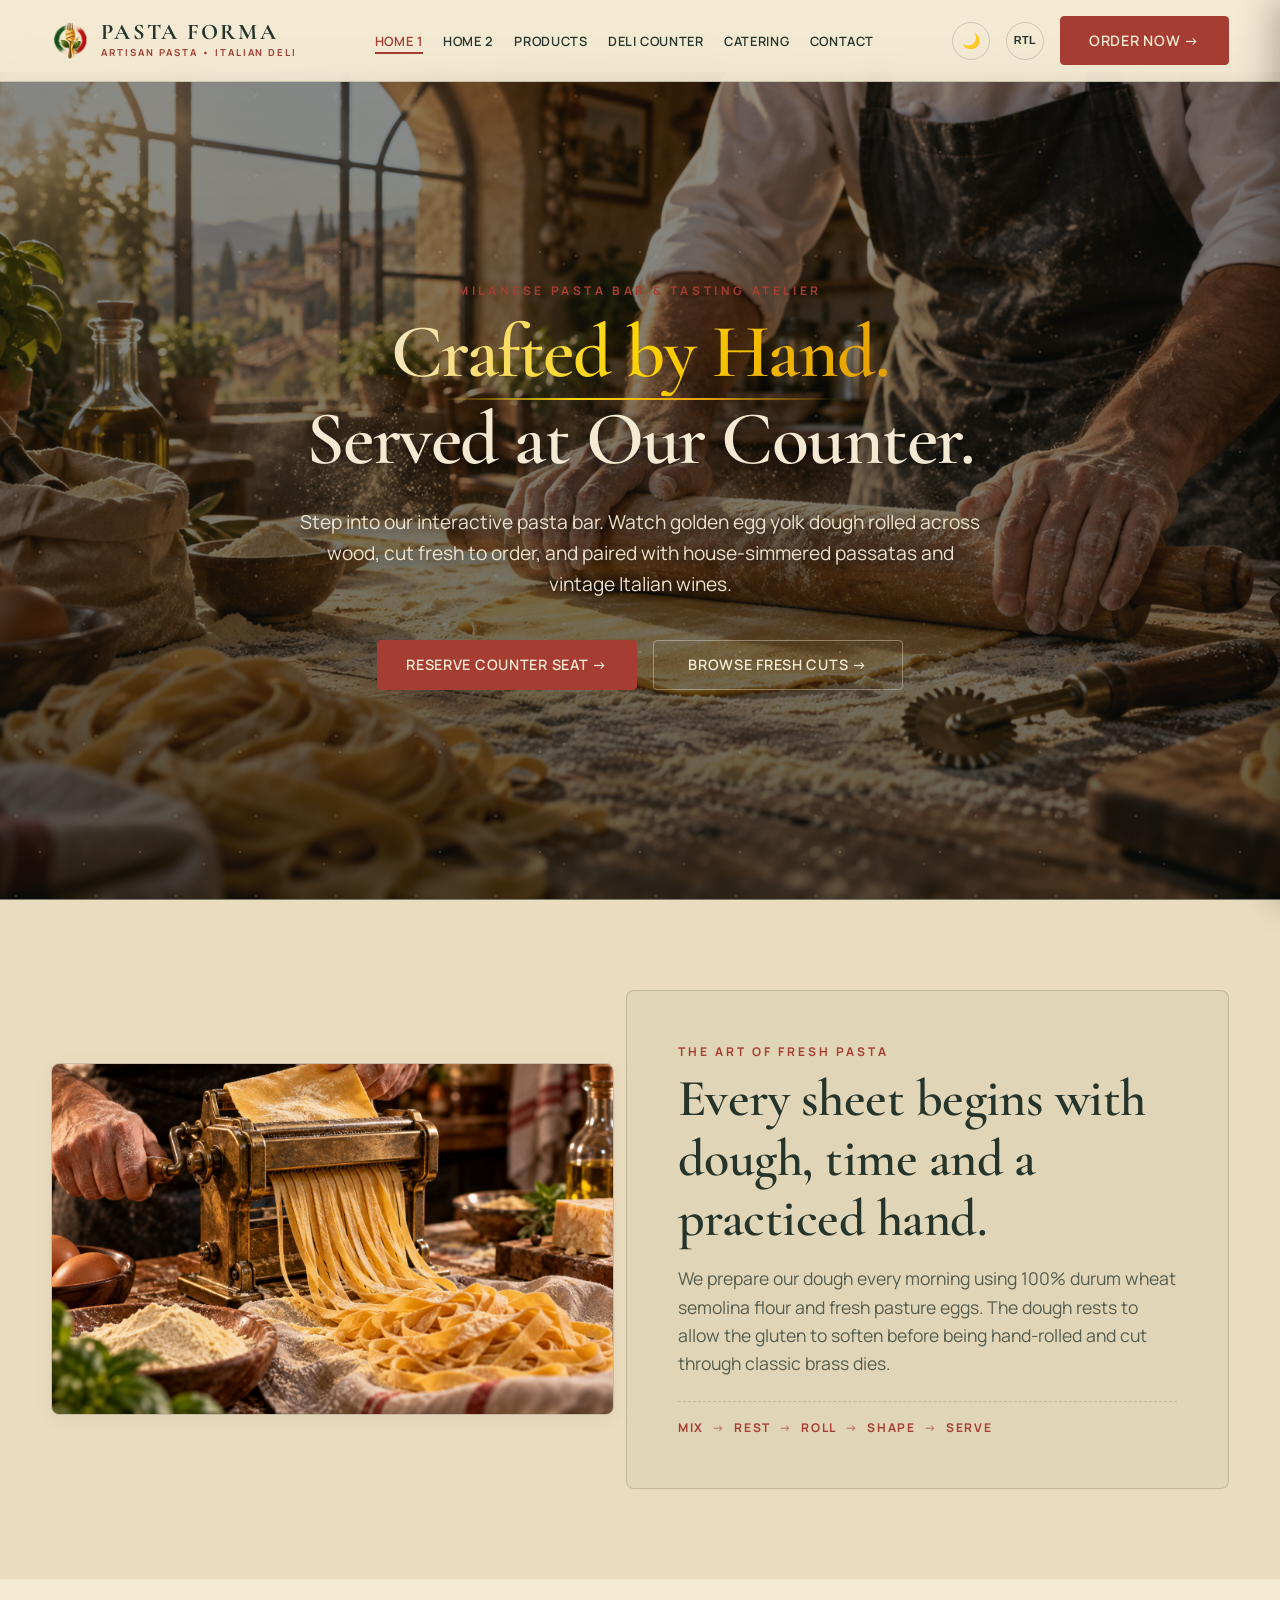
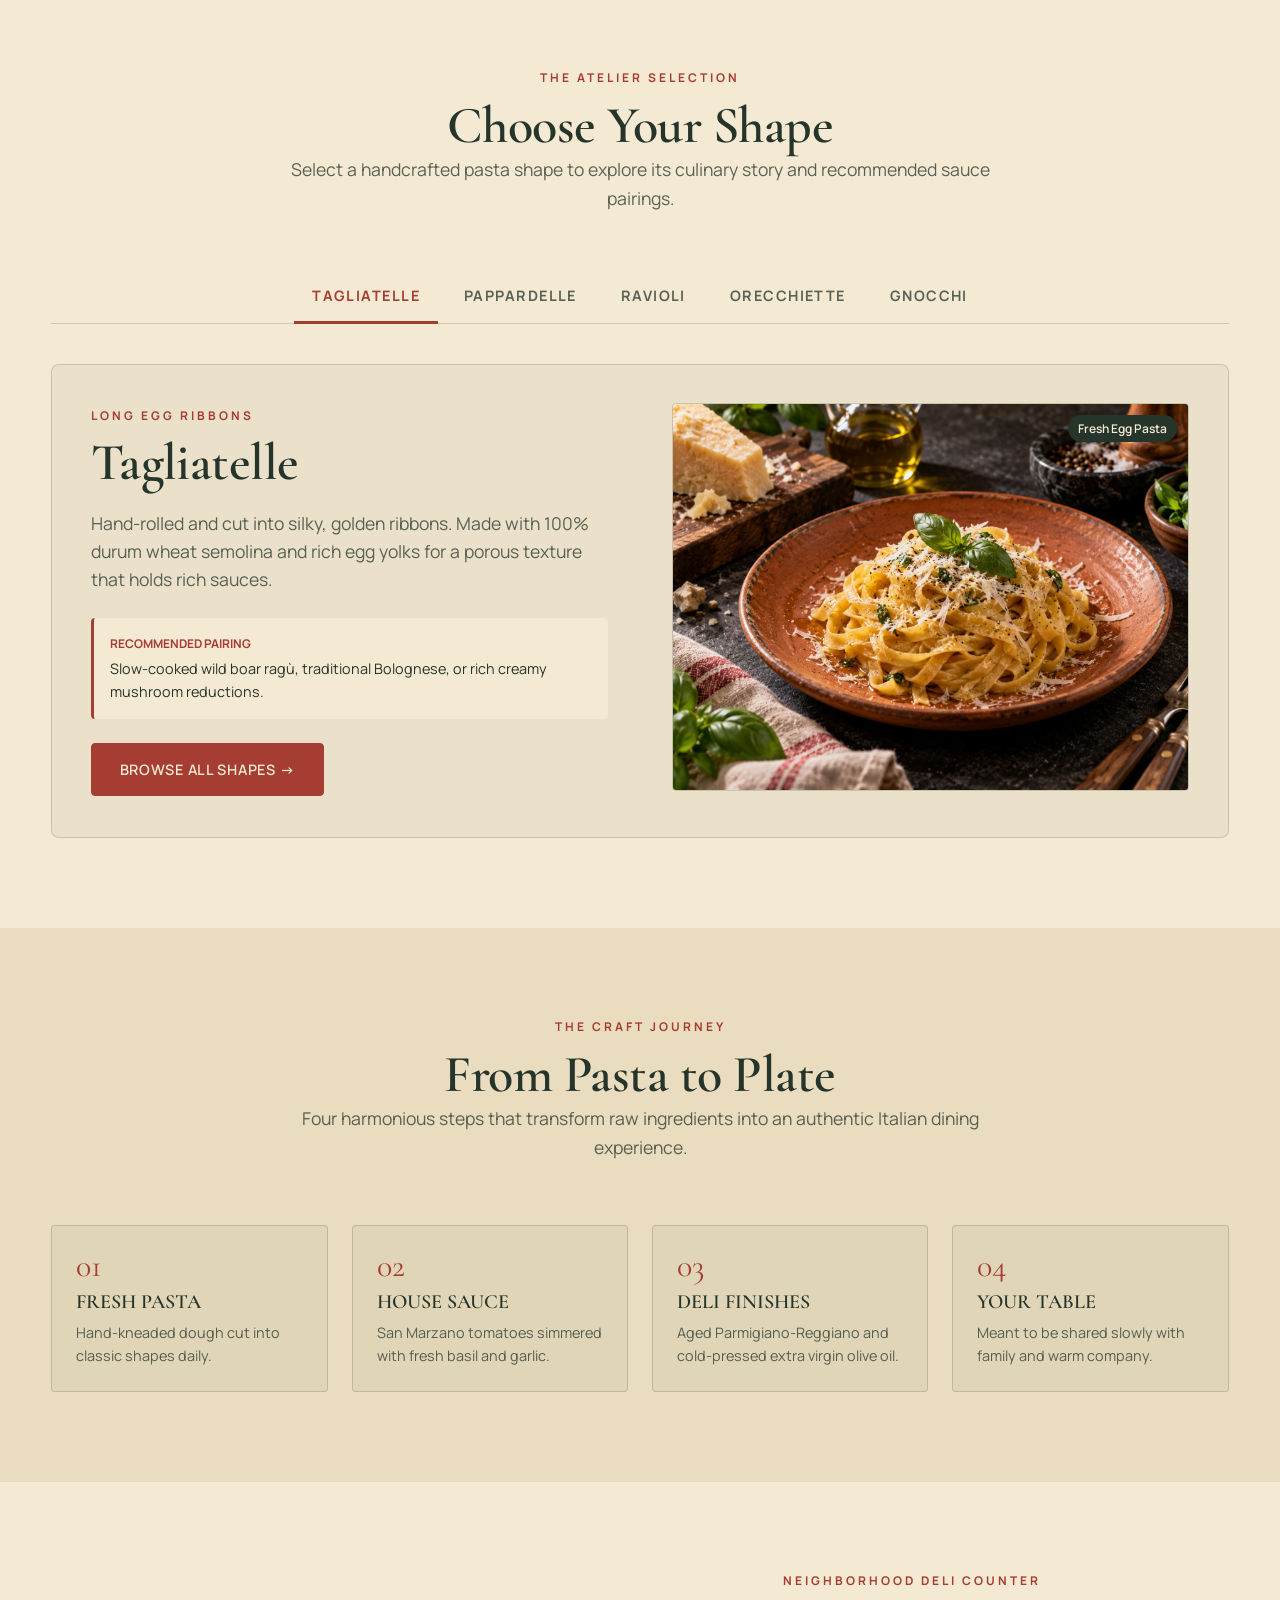
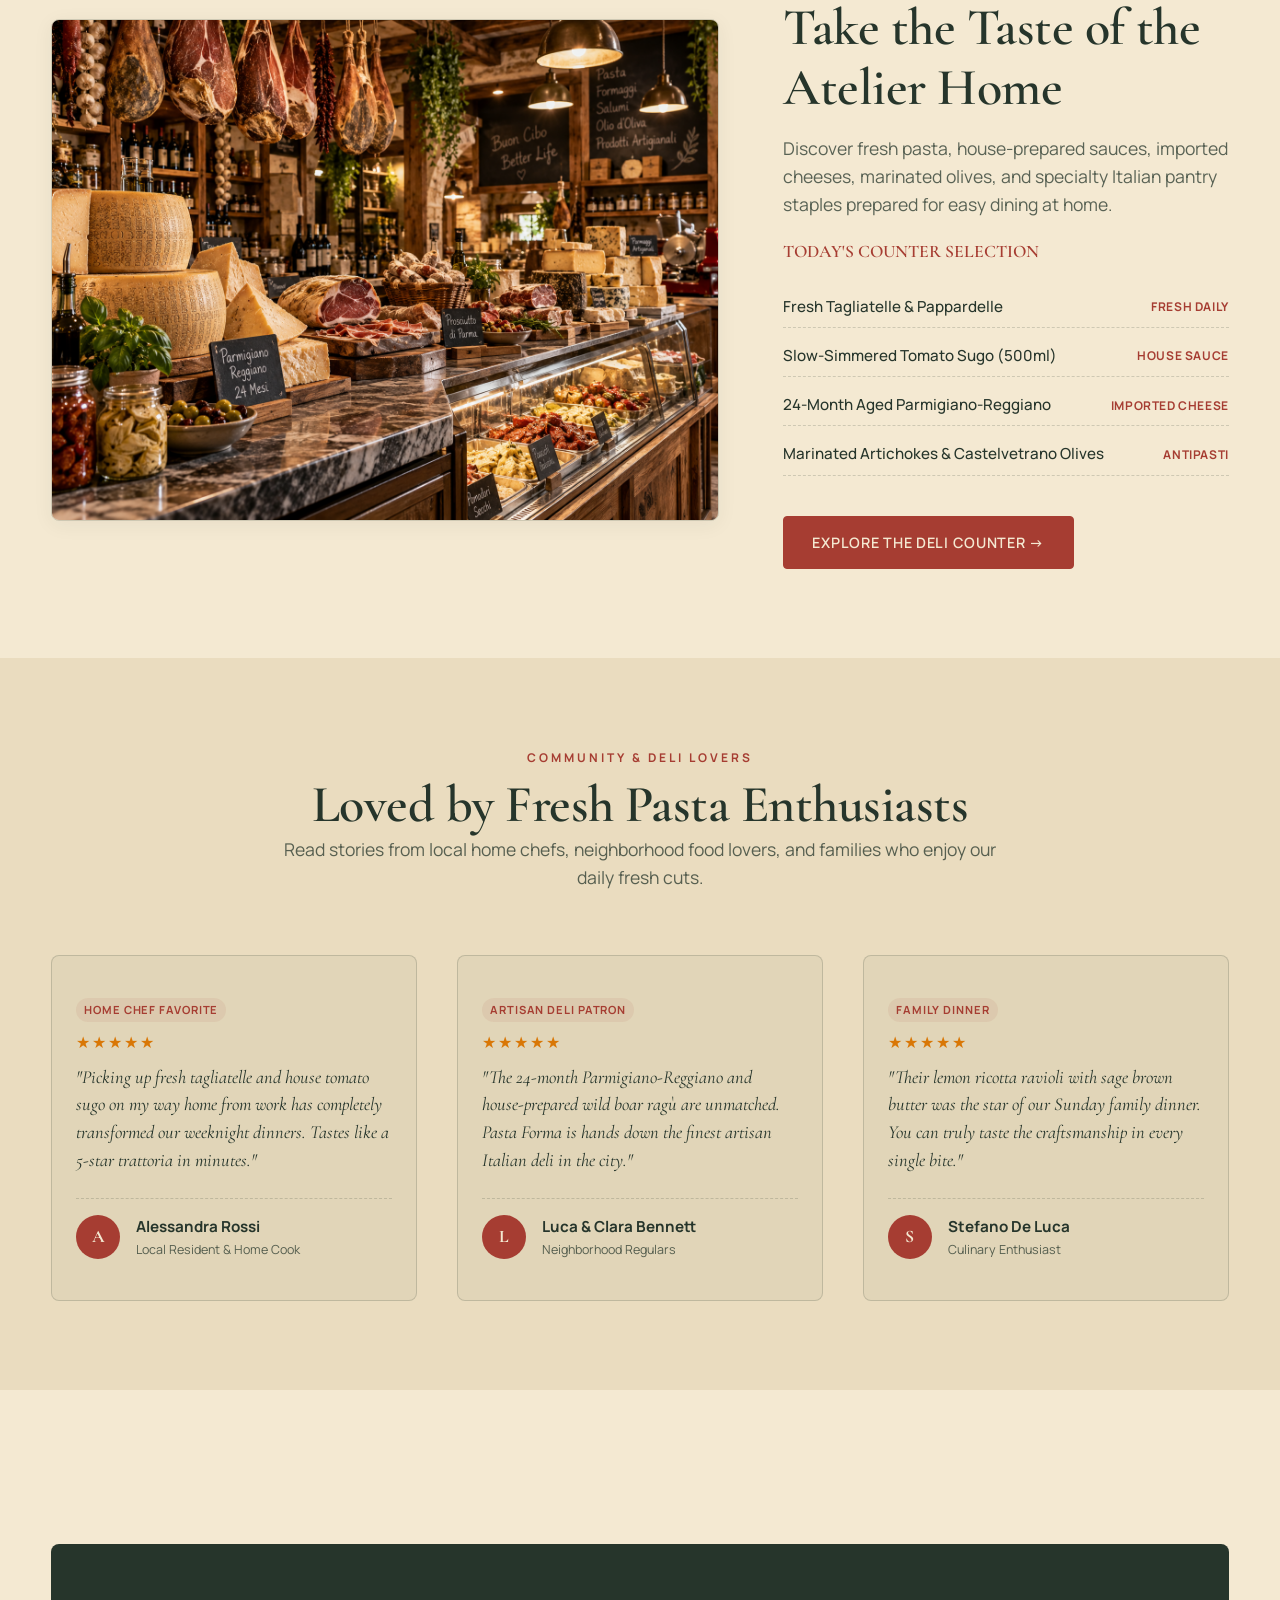
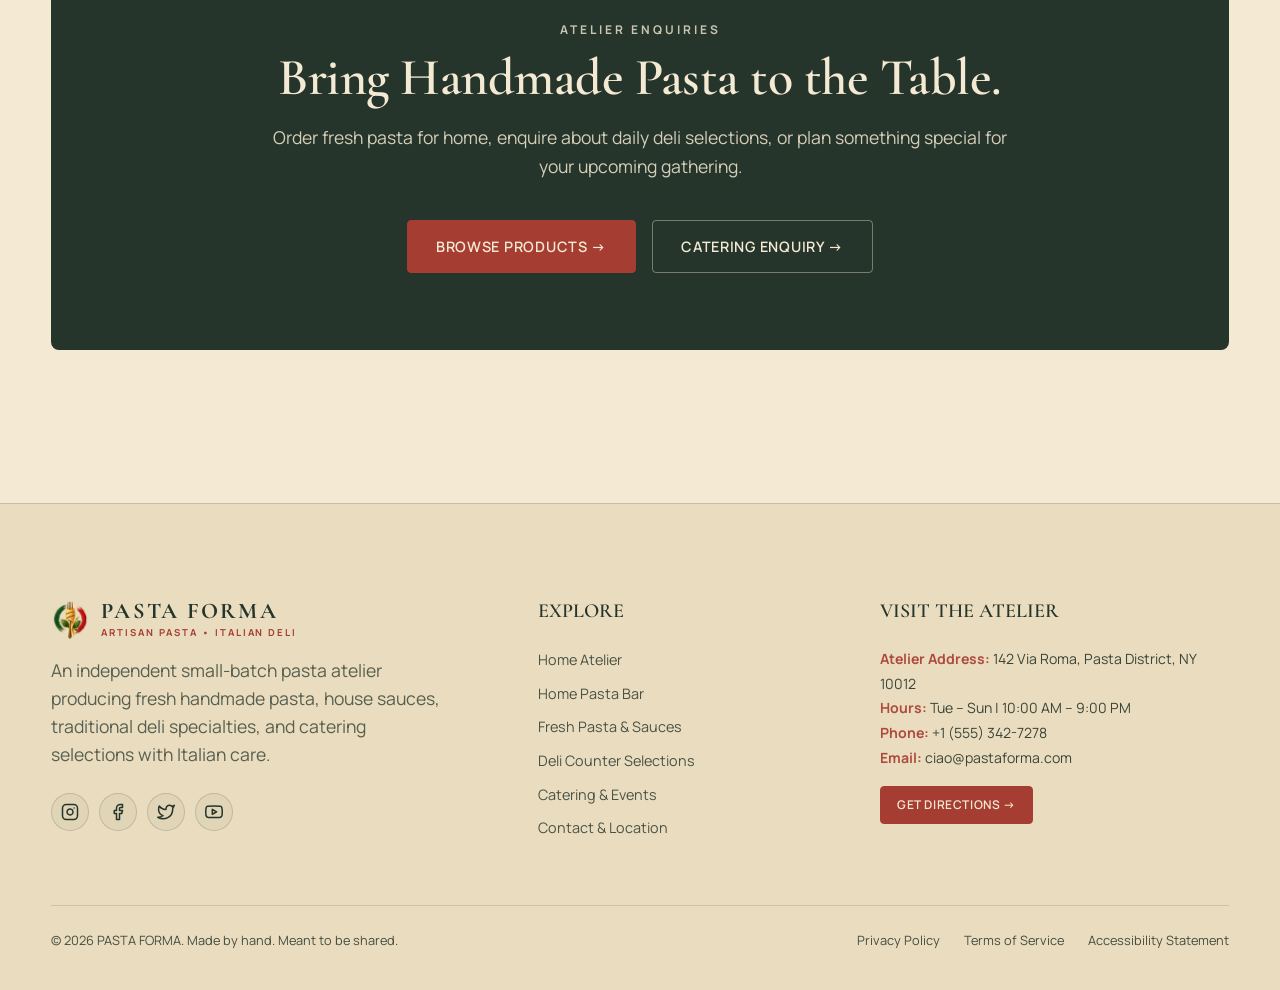
==== index.html @ 8213438c "Update Artisan Pasta Maker & Italian Deli website with brand logo and layout fixes" ====
<!DOCTYPE html>
<html lang="en" dir="ltr" data-theme="light">
<head>
  <meta charset="UTF-8">
  <meta name="viewport" content="width=device-width, initial-scale=1.0">
  <title>Pasta Forma | Artisan Pasta Maker & Italian Deli</title>
  <meta name="description" content="Fresh handmade pasta, traditional house sauces, and Italian deli specialties crafted daily in small batches with care and traditional Italian craftsmanship.">

  <!-- Open Graph / SEO -->
  <meta property="og:type" content="website">
  <meta property="og:title" content="Pasta Forma | Artisan Pasta Maker & Italian Deli">
  <meta property="og:description" content="Fresh handmade pasta, house sauces & Italian deli delicacies crafted slowly by hand.">
  <meta property="og:image" content="assets/images/hero-handmade-pasta.webp">

  <!-- Favicon -->
  <link rel="icon" type="image/svg+xml" href="assets/images/favicon.svg">

  <!-- Stylesheet -->
  <link rel="stylesheet" href="assets/css/style.css">
</head>
<body>

  <!-- GLOBAL NAVBAR -->
  <header class="site-navbar">
    <div class="container nav-container">
      <!-- Logo & Brand -->
      <a href="index.html" class="brand-logo" aria-label="Pasta Forma Home">
        <img src="assets/images/logo.svg" alt="Pasta Forma Logo" class="logo-mark">
        <div class="brand-text">
          <span class="brand-name">PASTA FORMA</span>
          <span class="brand-descriptor">ARTISAN PASTA • ITALIAN DELI</span>
        </div>
      </a>

      <!-- Desktop Nav Links -->
      <ul class="nav-menu-desktop" role="menubar">
        <li role="none"><a href="index.html" class="nav-link active" role="menuitem">Home 1</a></li>
        <li role="none"><a href="home2.html" class="nav-link" role="menuitem">Home 2</a></li>
        <li role="none"><a href="products.html" class="nav-link" role="menuitem">Products</a></li>
        <li role="none"><a href="deli-counter.html" class="nav-link" role="menuitem">Deli Counter</a></li>
        <li role="none"><a href="catering.html" class="nav-link" role="menuitem">Catering</a></li>
        <li role="none"><a href="contact.html" class="nav-link" role="menuitem">Contact</a></li>
      </ul>

      <!-- Desktop Controls & CTA -->
      <div class="nav-actions-desktop">
        <button class="control-btn theme-toggle-btn" title="Toggle Light/Dark Theme" aria-label="Toggle Theme">🌙</button>
        <button class="control-btn rtl-toggle-btn" title="Toggle Layout Direction" aria-label="Toggle RTL">RTL</button>
        <button class="btn btn-primary" data-modal="order">Order Now →</button>
      </div>

      <!-- Hamburger Button (Mobile Only) -->
      <button class="hamburger-btn" aria-label="Open Mobile Menu" aria-expanded="false" aria-controls="mobileDrawer">
        <span></span>
        <span></span>
        <span></span>
      </button>
    </div>
  </header>

  <!-- MOBILE MENU DRAWER -->
  <div class="mobile-drawer" id="mobileDrawer" aria-hidden="true">
    <div class="mobile-drawer-header">
      <span class="mobile-drawer-title">Navigation</span>
      <button class="mobile-drawer-close-btn" aria-label="Close menu">&times;</button>
    </div>

    <ul class="mobile-drawer-nav">
      <li><a href="index.html" class="mobile-nav-link active">Home 1</a></li>
      <li><a href="home2.html" class="mobile-nav-link">Home 2</a></li>
      <li><a href="products.html" class="mobile-nav-link">Products</a></li>
      <li><a href="deli-counter.html" class="mobile-nav-link">Deli Counter</a></li>
      <li><a href="catering.html" class="mobile-nav-link">Catering</a></li>
      <li><a href="contact.html" class="mobile-nav-link">Contact</a></li>
    </ul>

    <div class="mobile-drawer-footer">
      <div class="mobile-controls-centered">
        <button class="control-btn theme-toggle-btn" title="Toggle Light/Dark Theme" aria-label="Toggle Theme">🌙</button>
        <button class="control-btn rtl-toggle-btn" title="Toggle Layout Direction" aria-label="Toggle RTL">RTL</button>
      </div>
      <button class="btn btn-primary" data-modal="order" style="width: 100%;">Order Now →</button>
    </div>
  </div>

  <main id="mainContent">

    <!-- HOME — SECTION 01 — HERO (MILANESE PASTA BAR & ATELIER STYLE AS HOME 2) -->
    <section class="hero-centered">
      <div class="flour-accent"></div>
      <div class="container reveal-on-scroll" style="max-width: 900px; z-index: 3;">
        <span class="eyebrow" style="color: var(--tomato-red); letter-spacing: 0.3em; font-weight: 700;">MILANESE PASTA BAR & TASTING ATELIER</span>
        <h1 class="h1-editorial" style="margin-bottom: var(--space-md);">
          <span class="egg-yolk-text">Crafted by Hand.</span><br>Served at Our Counter.
        </h1>
        <p style="margin-bottom: var(--space-md); font-size: clamp(1rem, 1.2vw + 0.5rem, 1.2rem); max-width: 680px; margin-inline: auto;">
          Step into our interactive pasta bar. Watch golden egg yolk dough rolled across wood, cut fresh to order, and paired with house-simmered passatas and vintage Italian wines.
        </p>
        <div class="hero-actions-centered">
          <button class="btn btn-primary" data-modal="order">Reserve Counter Seat →</button>
          <a href="products.html" class="btn btn-secondary" style="color: var(--pasta-cream); border-color: rgba(244, 233, 210, 0.4);">Browse Fresh Cuts →</a>
        </div>
      </div>
    </section>

    <!-- HOME — SECTION 02 — THE HANDMADE STORY -->
    <section style="background-color: var(--bg-secondary);">
      <div class="container story-grid">
        <div class="hero-image-wrapper reveal-on-scroll" style="aspect-ratio: 16 / 10;">
          <img src="assets/images/2.png" alt="Close-up of fresh egg pasta dough being rolled through traditional metal rollers" loading="lazy">
        </div>
        <div class="story-card-overlay reveal-on-scroll">
          <span class="eyebrow">THE ART OF FRESH PASTA</span>
          <h2 class="h2-editorial" style="margin-bottom: var(--space-sm);">Every sheet begins with dough, time and a practiced hand.</h2>
          <p style="margin-bottom: var(--space-sm);">
            We prepare our dough every morning using 100% durum wheat semolina flour and fresh pasture eggs. The dough rests to allow the gluten to soften before being hand-rolled and cut through classic brass dies.
          </p>
          <div class="craft-marker-list">
            <span class="craft-step">MIX</span>
            <span class="craft-step">REST</span>
            <span class="craft-step">ROLL</span>
            <span class="craft-step">SHAPE</span>
            <span class="craft-step">SERVE</span>
          </div>
        </div>
      </div>
    </section>

    <!-- HOME — SECTION 03 — PASTA AT A GLANCE (INTERACTIVE PASTA SELECTOR) -->
    <section>
      <div class="container">
        <div class="selector-header reveal-on-scroll">
          <span class="eyebrow">THE ATELIER SELECTION</span>
          <h2 class="h2-editorial">Choose Your Shape</h2>
          <p style="margin-inline: auto;">Select a handcrafted pasta shape to explore its culinary story and recommended sauce pairings.</p>
        </div>

        <!-- Horizontal Tabs Nav -->
        <div class="pasta-tabs-nav reveal-on-scroll" role="tablist" aria-label="Pasta Shapes">
          <button class="pasta-tab-btn active" data-shape="tagliatelle" role="tab" aria-selected="true">Tagliatelle</button>
          <button class="pasta-tab-btn" data-shape="pappardelle" role="tab" aria-selected="false">Pappardelle</button>
          <button class="pasta-tab-btn" data-shape="ravioli" role="tab" aria-selected="false">Ravioli</button>
          <button class="pasta-tab-btn" data-shape="orecchiette" role="tab" aria-selected="false">Orecchiette</button>
          <button class="pasta-tab-btn" data-shape="gnocchi" role="tab" aria-selected="false">Gnocchi</button>
        </div>

        <!-- Display Panel -->
        <div class="pasta-display-panel reveal-on-scroll">
          <div>
            <span class="eyebrow pasta-display-eyebrow">LONG EGG RIBBONS</span>
            <h3 class="h2-editorial pasta-display-title" style="margin-bottom: var(--space-sm);">Tagliatelle</h3>
            <p class="pasta-display-desc" style="margin-bottom: var(--space-md);">
              Hand-rolled and cut into silky, golden ribbons. Made with 100% durum wheat semolina and rich egg yolks for a porous texture that holds rich sauces.
            </p>
            <div style="background: var(--bg-primary); padding: 16px; border-radius: var(--radius-sm); border-left: 3px solid var(--tomato-red);">
              <span style="font-size: 0.75rem; font-weight: 700; text-transform: uppercase; color: var(--tomato-red); display: block; margin-bottom: 4px;">RECOMMENDED PAIRING</span>
              <p class="pasta-display-best" style="font-size: 0.9rem; margin: 0; color: var(--text-primary);">
                Slow-cooked wild boar ragù, traditional Bolognese, or rich creamy mushroom reductions.
              </p>
            </div>
            <div style="margin-top: var(--space-md);">
              <a href="products.html" class="btn btn-primary">Browse All Shapes →</a>
            </div>
          </div>
          <div style="position: relative;">
            <span class="pasta-display-tag" style="position: absolute; top: 12px; right: 12px; background: var(--olive-charcoal); color: var(--pasta-cream); font-size: 0.75rem; padding: 4px 10px; border-radius: 20px; font-weight: 600; z-index: 2;">Fresh Egg Pasta</span>
            <img class="pasta-display-img" src="assets/images/3.png" alt="Fresh Tagliatelle Pasta" loading="lazy">
          </div>
        </div>
      </div>
    </section>

    <!-- HOME — SECTION 04 — FROM PASTA TO PLATE -->
    <section style="background-color: var(--bg-secondary);">
      <div class="container">
        <div class="selector-header reveal-on-scroll">
          <span class="eyebrow">THE CRAFT JOURNEY</span>
          <h2 class="h2-editorial">From Pasta to Plate</h2>
          <p style="margin-inline: auto;">Four harmonious steps that transform raw ingredients into an authentic Italian dining experience.</p>
        </div>

        <div class="timeline-stages">
          <div class="stage-card reveal-on-scroll">
            <span class="stage-number">01</span>
            <h4>FRESH PASTA</h4>
            <p style="font-size: 0.9rem;">Hand-kneaded dough cut into classic shapes daily.</p>
          </div>
          <div class="stage-card reveal-on-scroll">
            <span class="stage-number">02</span>
            <h4>HOUSE SAUCE</h4>
            <p style="font-size: 0.9rem;">San Marzano tomatoes simmered with fresh basil and garlic.</p>
          </div>
          <div class="stage-card reveal-on-scroll">
            <span class="stage-number">03</span>
            <h4>DELI FINISHES</h4>
            <p style="font-size: 0.9rem;">Aged Parmigiano-Reggiano and cold-pressed extra virgin olive oil.</p>
          </div>
          <div class="stage-card reveal-on-scroll">
            <span class="stage-number">04</span>
            <h4>YOUR TABLE</h4>
            <p style="font-size: 0.9rem;">Meant to be shared slowly with family and warm company.</p>
          </div>
        </div>
      </div>
    </section>

    <!-- HOME — SECTION 05 — TODAY AT THE DELI -->
    <section>
      <div class="container deli-feature-grid">
        <div class="hero-image-wrapper reveal-on-scroll" style="aspect-ratio: 4 / 3;">
          <img src="assets/images/4.png" alt="Authentic Italian deli counter display with cheeses and fresh pasta" loading="lazy">
        </div>
        <div class="reveal-on-scroll">
          <span class="eyebrow">NEIGHBORHOOD DELI COUNTER</span>
          <h2 class="h2-editorial" style="margin-bottom: var(--space-sm);">Take the Taste of the Atelier Home</h2>
          <p style="margin-bottom: var(--space-md);">
            Discover fresh pasta, house-prepared sauces, imported cheeses, marinated olives, and specialty Italian pantry staples prepared for easy dining at home.
          </p>

          <h4 style="font-family: var(--font-serif); font-size: 1.1rem; color: var(--tomato-red);">TODAY'S COUNTER SELECTION</h4>
          <ul class="deli-list">
            <li class="deli-list-item">
              <span>Fresh Tagliatelle & Pappardelle</span>
              <span class="deli-list-tag">Fresh Daily</span>
            </li>
            <li class="deli-list-item">
              <span>Slow-Simmered Tomato Sugo (500ml)</span>
              <span class="deli-list-tag">House Sauce</span>
            </li>
            <li class="deli-list-item">
              <span>24-Month Aged Parmigiano-Reggiano</span>
              <span class="deli-list-tag">Imported Cheese</span>
            </li>
            <li class="deli-list-item">
              <span>Marinated Artichokes & Castelvetrano Olives</span>
              <span class="deli-list-tag">Antipasti</span>
            </li>
          </ul>

          <div style="margin-top: var(--space-lg);">
            <a href="deli-counter.html" class="btn btn-primary">Explore the Deli Counter →</a>
          </div>
        </div>
      </div>
    </section>

    <!-- HOME 1 — SECTION 05.5 — COMMUNITY & DELI TESTIMONIALS -->
    <section style="background-color: var(--bg-secondary);">
      <div class="container">
        <div class="selector-header reveal-on-scroll">
          <span class="eyebrow">COMMUNITY & DELI LOVERS</span>
          <h2 class="h2-editorial">Loved by Fresh Pasta Enthusiasts</h2>
          <p style="margin-inline: auto;">Read stories from local home chefs, neighborhood food lovers, and families who enjoy our daily fresh cuts.</p>
        </div>

        <div class="testimonials-grid">
          <!-- Card 1 -->
          <div class="testimonial-card reveal-on-scroll">
            <div>
              <span class="testimonial-badge">HOME CHEF FAVORITE</span>
              <div class="testimonial-stars">★★★★★</div>
              <p class="testimonial-quote">
                "Picking up fresh tagliatelle and house tomato sugo on my way home from work has completely transformed our weeknight dinners. Tastes like a 5-star trattoria in minutes."
              </p>
            </div>
            <div class="testimonial-author">
              <div class="testimonial-avatar">A</div>
              <div class="testimonial-meta">
                <span class="testimonial-name">Alessandra Rossi</span>
                <span class="testimonial-role">Local Resident & Home Cook</span>
              </div>
            </div>
          </div>

          <!-- Card 2 -->
          <div class="testimonial-card reveal-on-scroll">
            <div>
              <span class="testimonial-badge">ARTISAN DELI PATRON</span>
              <div class="testimonial-stars">★★★★★</div>
              <p class="testimonial-quote">
                "The 24-month Parmigiano-Reggiano and house-prepared wild boar ragù are unmatched. Pasta Forma is hands down the finest artisan Italian deli in the city."
              </p>
            </div>
            <div class="testimonial-author">
              <div class="testimonial-avatar">L</div>
              <div class="testimonial-meta">
                <span class="testimonial-name">Luca & Clara Bennett</span>
                <span class="testimonial-role">Neighborhood Regulars</span>
              </div>
            </div>
          </div>

          <!-- Card 3 -->
          <div class="testimonial-card reveal-on-scroll">
            <div>
              <span class="testimonial-badge">FAMILY DINNER</span>
              <div class="testimonial-stars">★★★★★</div>
              <p class="testimonial-quote">
                "Their lemon ricotta ravioli with sage brown butter was the star of our Sunday family dinner. You can truly taste the craftsmanship in every single bite."
              </p>
            </div>
            <div class="testimonial-author">
              <div class="testimonial-avatar">S</div>
              <div class="testimonial-meta">
                <span class="testimonial-name">Stefano De Luca</span>
                <span class="testimonial-role">Culinary Enthusiast</span>
              </div>
            </div>
          </div>
        </div>
      </div>
    </section>

    <!-- HOME — SECTION 06 — FINAL BANNER CTA -->
    <section class="container">
      <div class="banner-cta reveal-on-scroll">
        <span class="eyebrow" style="color: var(--pasta-cream); opacity: 0.8;">ATELIER ENQUIRIES</span>
        <h2 class="h2-editorial" style="margin-bottom: var(--space-sm);">Bring Handmade Pasta to the Table.</h2>
        <p style="margin-bottom: var(--space-lg);">
          Order fresh pasta for home, enquire about daily deli selections, or plan something special for your upcoming gathering.
        </p>
        <div style="display: flex; justify-content: center; gap: var(--space-sm); flex-wrap: wrap;">
          <a href="products.html" class="btn btn-primary">Browse Products →</a>
          <a href="catering.html" class="btn btn-secondary" style="color: var(--pasta-cream); border-color: rgba(244, 233, 210, 0.4);">Catering Enquiry →</a>
        </div>
      </div>
    </section>

  </main>

  <!-- GLOBAL FOOTER -->
  <footer class="site-footer">
    <div class="container">
      <div class="footer-grid">
        <div class="footer-brand">
          <a href="index.html" class="brand-logo" aria-label="Pasta Forma Home" style="margin-bottom: var(--space-xs);">
            <img src="assets/images/logo.svg" alt="Pasta Forma Logo" class="logo-mark">
            <div class="brand-text">
              <span class="brand-name" style="color: var(--pasta-cream);">PASTA FORMA</span>
              <span class="brand-descriptor">ARTISAN PASTA • ITALIAN DELI</span>
            </div>
          </a>
          <p>
            An independent small-batch pasta atelier producing fresh handmade pasta, house sauces, traditional deli specialties, and catering selections with Italian care.
          </p>
          <div class="footer-social-bar">
            <a href="#" class="footer-social-icon" aria-label="Instagram" title="Instagram">
              <svg width="18" height="18" viewBox="0 0 24 24" fill="none" stroke="currentColor" stroke-width="2" stroke-linecap="round" stroke-linejoin="round"><rect x="2" y="2" width="20" height="20" rx="5" ry="5"/><path d="M16 11.37A4 4 0 1 1 12.63 8 4 4 0 0 1 16 11.37z"/><line x1="17.5" y1="6.5" x2="17.51" y2="6.5"/></svg>
            </a>
            <a href="#" class="footer-social-icon" aria-label="Facebook" title="Facebook">
              <svg width="18" height="18" viewBox="0 0 24 24" fill="none" stroke="currentColor" stroke-width="2" stroke-linecap="round" stroke-linejoin="round"><path d="M18 2h-3a5 5 0 0 0-5 5v3H7v4h3v8h4v-8h3l1-4h-4V7a1 1 0 0 1 1-1h3z"/></svg>
            </a>
            <a href="#" class="footer-social-icon" aria-label="Twitter / X" title="Twitter / X">
              <svg width="18" height="18" viewBox="0 0 24 24" fill="none" stroke="currentColor" stroke-width="2" stroke-linecap="round" stroke-linejoin="round"><path d="M23 3a10.9 10.9 0 0 1-3.14 1.53 4.48 4.48 0 0 0-7.86 3v1A10.66 10.66 0 0 1 3 4s-4 9 5 13a11.64 11.64 0 0 1-7 2c9 5 20 0 20-11.5a4.5 4.5 0 0 0-.08-.83A7.72 7.72 0 0 0 23 3z"/></svg>
            </a>
            <a href="#" class="footer-social-icon" aria-label="YouTube" title="YouTube">
              <svg width="18" height="18" viewBox="0 0 24 24" fill="none" stroke="currentColor" stroke-width="2" stroke-linecap="round" stroke-linejoin="round"><path d="M22.54 6.42a2.78 2.78 0 0 0-1.94-2C18.88 4 12 4 12 4s-6.88 0-8.6.46a2.78 2.78 0 0 0-1.94 2A29 29 0 0 0 1 11.75a29 29 0 0 0 .46 5.33A2.78 2.78 0 0 0 3.4 19c1.72.46 8.6.46 8.6.46s6.88 0 8.6-.46a2.78 2.78 0 0 0 1.94-2 29 29 0 0 0 .46-5.25 29 29 0 0 0-.46-5.33z"/><polygon points="9.75 15.02 15.5 11.75 9.75 8.48 9.75 15.02"/></svg>
            </a>
          </div>
        </div>

        <div>
          <h4 class="footer-title">EXPLORE</h4>
          <ul class="footer-links">
            <li><a href="index.html">Home Atelier</a></li>
            <li><a href="home2.html">Home Pasta Bar</a></li>
            <li><a href="products.html">Fresh Pasta & Sauces</a></li>
            <li><a href="deli-counter.html">Deli Counter Selections</a></li>
            <li><a href="catering.html">Catering & Events</a></li>
            <li><a href="contact.html">Contact & Location</a></li>
          </ul>
        </div>

        <div>
          <h4 class="footer-title">VISIT THE ATELIER</h4>
          <p class="footer-address">
            <strong>Atelier Address:</strong> 142 Via Roma, Pasta District, NY 10012<br>
            <strong>Hours:</strong> Tue – Sun | 10:00 AM – 9:00 PM<br>
            <strong>Phone:</strong> +1 (555) 342-7278<br>
            <strong>Email:</strong> ciao@pastaforma.com
          </p>
          <div style="margin-top: var(--space-sm);">
            <a href="contact.html" class="btn btn-primary" style="padding: 8px 16px; font-size: 0.75rem;">Get Directions →</a>
          </div>
        </div>
      </div>

      <div class="footer-bottom">
        <span>© 2026 PASTA FORMA. Made by hand. Meant to be shared.</span>
        <ul class="footer-bottom-links">
          <li><a href="#">Privacy Policy</a></li>
          <li><a href="#">Terms of Service</a></li>
          <li><a href="#">Accessibility Statement</a></li>
        </ul>
      </div>
    </div>
  </footer>

  <!-- GLOBAL MODAL BACKDROP CONTAINER -->
  <div class="modal-backdrop" aria-hidden="true" role="dialog" aria-modal="true">
    <div class="modal-card">
      <button class="modal-close-btn" aria-label="Close modal">&times;</button>
      <h3 class="h2-editorial modal-title" style="margin-bottom: var(--space-md); font-size: 1.8rem;">Enquiry Form</h3>
      <div class="modal-body-content">
        <!-- Content injected dynamically via modal.js -->
      </div>
    </div>
  </div>

  <!-- Scripts -->
  <script src="assets/js/theme.js"></script>
  <script src="assets/js/navigation.js"></script>
  <script src="assets/js/modal.js"></script>
  <script src="assets/js/products.js"></script>
  <script src="assets/js/main.js"></script>
</body>
</html>
---- assets/css/style.css ----
/* ==========================================================================
   PASTA FORMA — ARTISAN PASTA MAKER & ITALIAN DELI
   Core Production CSS Architecture & Design System
   ========================================================================== */

@import url('https://fonts.googleapis.com/css2?family=Cormorant+Garamond:ital,wght@0,400;0,500;0,600;0,700;1,400;1,600&family=Manrope:wght@300;400;500;600;700&display=swap');

:root {
  /* Brand Color Palette (EXACTLY 3 BRAND COLORS) */
  --pasta-cream: #F4E9D2;
  --tomato-red: #A63D32;
  --olive-charcoal: #26352B;

  /* Theme Dynamic Tokens (Light Mode Default) */
  --bg-primary: var(--pasta-cream);
  --bg-secondary: #EADCBF;
  --bg-card: rgba(38, 53, 43, 0.04);
  --bg-card-hover: rgba(38, 53, 43, 0.08);
  --bg-overlay: rgba(38, 53, 43, 0.75);
  --bg-nav: rgba(244, 233, 210, 0.92);

  --text-primary: var(--olive-charcoal);
  --text-muted: rgba(38, 53, 43, 0.75);
  --text-light: var(--pasta-cream);

  --border-color: rgba(38, 53, 43, 0.18);
  --border-accent: var(--tomato-red);

  --accent-color: var(--tomato-red);
  --accent-hover: #8D3228;

  /* Typography */
  --font-serif: 'Cormorant Garamond', Georgia, serif;
  --font-sans: 'Manrope', -apple-system, BlinkMacSystemFont, "Segoe UI", Roboto, sans-serif;

  /* Grid & Layout System */
  --container-max: 1280px;
  --page-padding: clamp(20px, 4vw, 64px);

  /* Vertical Spacing Scale */
  --space-xs: 8px;
  --space-sm: 16px;
  --space-md: 24px;
  --space-lg: 40px;
  --space-xl: 64px;
  --space-2xl: 96px;
  --space-3xl: 140px;

  /* Transitions & Animation */
  --ease-editorial: cubic-bezier(0.25, 1, 0.5, 1);
  --transition-fast: 0.2s var(--ease-editorial);
  --transition-normal: 0.4s var(--ease-editorial);
  --transition-slow: 0.7s var(--ease-editorial);

  /* Shadows & Radius */
  --shadow-subtle: 0 4px 20px rgba(38, 53, 43, 0.06);
  --shadow-modal: 0 20px 50px rgba(38, 53, 43, 0.25);
  --radius-sm: 4px;
  --radius-md: 8px;
  --radius-lg: 16px;
}

/* Dark Mode Theme Overrides */
[data-theme="dark"] {
  --bg-primary: var(--olive-charcoal);
  --bg-secondary: #1F2C23;
  --bg-card: rgba(244, 233, 210, 0.05);
  --bg-card-hover: rgba(244, 233, 210, 0.1);
  --bg-overlay: rgba(15, 22, 18, 0.85);
  --bg-nav: rgba(38, 53, 43, 0.94);

  --text-primary: var(--pasta-cream);
  --text-muted: rgba(244, 233, 210, 0.75);

  --border-color: rgba(244, 233, 210, 0.2);
}

/* Base Reset & Box Sizing */
*, *::before, *::after {
  box-sizing: border-box;
  margin: 0;
  padding: 0;
}

html {
  font-size: 16px;
  scroll-behavior: smooth;
  -webkit-font-smoothing: antialiased;
  -moz-osx-font-smoothing: grayscale;
}

html, body {
  overflow-x: hidden;
  width: 100%;
  background-color: var(--bg-primary);
  color: var(--text-primary);
  font-family: var(--font-sans);
  line-height: 1.6;
  transition: background-color var(--transition-normal), color var(--transition-normal);
}

/* Selection */
::selection {
  background-color: var(--tomato-red);
  color: var(--pasta-cream);
}

/* Container Utility */
.container {
  max-width: var(--container-max);
  margin-inline: auto;
  padding-inline: var(--page-padding);
  width: 100%;
}

/* Typography Scale */
h1, h2, h3, h4, .font-serif {
  font-family: var(--font-serif);
  font-weight: 600;
  line-height: 1.15;
  color: var(--text-primary);
}

h1, .h1-editorial {
  font-size: clamp(2.5rem, 5vw + 1rem, 4.75rem);
  letter-spacing: -0.02em;
}

h2, .h2-editorial {
  font-size: clamp(2rem, 3.5vw + 0.5rem, 3.25rem);
  letter-spacing: -0.01em;
}

h3, .h3-editorial {
  font-size: clamp(1.4rem, 2vw + 0.4rem, 2rem);
}

h4 {
  font-size: clamp(1.15rem, 1.2vw + 0.3rem, 1.35rem);
}

p {
  font-size: clamp(0.95rem, 0.5vw + 0.8rem, 1.1rem);
  color: var(--text-muted);
  max-width: 68ch;
}

.eyebrow {
  font-family: var(--font-sans);
  font-size: 0.75rem;
  font-weight: 700;
  letter-spacing: 0.25em;
  text-transform: uppercase;
  color: var(--accent-color);
  margin-bottom: var(--space-xs);
  display: block;
}

/* Buttons System */
.btn {
  display: inline-flex;
  align-items: center;
  justify-content: center;
  gap: 10px;
  padding: 14px 28px;
  font-family: var(--font-sans);
  font-size: 0.9rem;
  font-weight: 600;
  letter-spacing: 0.05em;
  text-transform: uppercase;
  text-decoration: none;
  border-radius: var(--radius-sm);
  cursor: pointer;
  transition: all var(--transition-fast);
  border: 1px solid transparent;
}

.btn-primary {
  background-color: var(--tomato-red);
  color: var(--pasta-cream);
  border-color: var(--tomato-red);
}

.btn-primary:hover, .btn-primary:focus-visible {
  background-color: var(--accent-hover);
  border-color: var(--accent-hover);
  transform: translateY(-2px);
  box-shadow: 0 6px 16px rgba(166, 61, 50, 0.3);
}

.btn-secondary {
  background-color: transparent;
  color: var(--text-primary);
  border-color: var(--border-color);
}

.btn-secondary:hover, .btn-secondary:focus-visible {
  border-color: var(--text-primary);
  background-color: var(--bg-card-hover);
  transform: translateY(-2px);
}

.btn-text {
  padding: 0;
  background: transparent;
  color: var(--text-primary);
  border: none;
  font-weight: 600;
  position: relative;
}

.btn-text::after {
  content: '';
  position: absolute;
  bottom: -2px;
  left: 0;
  width: 100%;
  height: 1px;
  background-color: var(--accent-color);
  transition: transform var(--transition-fast);
  transform-origin: right;
}

.btn-text:hover::after {
  transform: scaleX(1);
  transform-origin: left;
}

/* ==========================================================================
   GLOBAL NAVBAR
   ========================================================================== */

.site-navbar {
  position: fixed;
  top: 0;
  left: 0;
  width: 100%;
  z-index: 1000;
  background-color: var(--bg-nav);
  backdrop-filter: blur(16px);
  -webkit-backdrop-filter: blur(16px);
  border-bottom: 1px solid var(--border-color);
  transition: background-color var(--transition-normal), box-shadow var(--transition-normal), padding var(--transition-normal);
  padding-block: var(--space-sm);
}

.site-navbar.is-scrolled {
  box-shadow: 0 6px 24px rgba(38, 53, 43, 0.15);
  border-bottom-color: rgba(38, 53, 43, 0.25);
}

.nav-container {
  display: flex;
  align-items: center;
  justify-content: space-between;
  gap: clamp(1rem, 2vw, 2.5rem);
}

/* Brand Logo */
.brand-logo {
  display: flex;
  align-items: center;
  gap: 12px;
  text-decoration: none;
  color: var(--text-primary);
  flex-shrink: 0;
}

.logo-mark {
  width: 38px;
  height: 38px;
  flex-shrink: 0;
  object-fit: contain;
}

.brand-text {
  display: flex;
  flex-direction: column;
}

.brand-name {
  font-family: var(--font-serif);
  font-size: 1.4rem;
  font-weight: 700;
  letter-spacing: 0.1em;
  line-height: 1;
}

.brand-descriptor {
  font-size: 0.6rem;
  font-weight: 700;
  letter-spacing: 0.2em;
  text-transform: uppercase;
  color: var(--accent-color);
  margin-top: 2px;
}

/* Desktop Nav Links */
.nav-menu-desktop {
  display: flex;
  align-items: center;
  gap: clamp(14px, 1.6vw, 28px);
  list-style: none;
}

.nav-link {
  font-size: 0.8rem;
  font-weight: 600;
  letter-spacing: 0.05em;
  text-transform: uppercase;
  text-decoration: none;
  color: var(--text-primary);
  padding-block: 4px;
  position: relative;
  white-space: nowrap;
  transition: color var(--transition-fast);
}

.nav-link::after {
  content: '';
  position: absolute;
  bottom: 0;
  left: 0;
  width: 100%;
  height: 2px;
  background-color: var(--tomato-red);
  transform: scaleX(0);
  transition: transform var(--transition-fast);
  transform-origin: right;
}

.nav-link:hover::after, .nav-link.active::after {
  transform: scaleX(1);
  transform-origin: left;
}

.nav-link.active {
  color: var(--tomato-red);
}

/* Desktop Controls & CTA */
.nav-actions-desktop {
  display: flex;
  align-items: center;
  gap: var(--space-sm);
  flex-shrink: 0;
}

.control-btn {
  background: transparent;
  border: 1px solid var(--border-color);
  color: var(--text-primary);
  width: 38px;
  height: 38px;
  border-radius: 50%;
  display: inline-flex;
  align-items: center;
  justify-content: center;
  cursor: pointer;
  font-size: 0.75rem;
  font-weight: 700;
  transition: all var(--transition-fast);
  flex-shrink: 0;
}

.control-btn.rtl-toggle-btn {
  font-size: 0.68rem;
  font-weight: 700;
  letter-spacing: 0.04em;
  line-height: 1;
}

.control-btn.theme-toggle-btn {
  font-size: 0.92rem;
}

.control-btn:hover, .control-btn:focus-visible {
  border-color: var(--tomato-red);
  color: var(--tomato-red);
  background-color: var(--bg-card-hover);
}

/* Hamburger Button */
.hamburger-btn {
  display: none;
  background: transparent;
  border: 1px solid var(--border-color);
  width: 44px;
  height: 44px;
  border-radius: var(--radius-sm);
  cursor: pointer;
  flex-direction: column;
  justify-content: center;
  align-items: center;
  gap: 5px;
  padding: 8px;
  z-index: 1002;
}

.hamburger-btn span {
  display: block;
  width: 22px;
  height: 2px;
  background-color: var(--text-primary);
  transition: transform var(--transition-fast), opacity var(--transition-fast);
}

/* Hamburger Active Animation */
.hamburger-btn.is-active span:nth-child(1) {
  transform: translateY(7px) rotate(45deg);
}

.hamburger-btn.is-active span:nth-child(2) {
  opacity: 0;
}

.hamburger-btn.is-active span:nth-child(3) {
  transform: translateY(-7px) rotate(-45deg);
}

/* ==========================================================================
   MOBILE MENU DRAWER (CRITICAL MOBILE REQUIREMENT)
   At mobile (<=768px), navbar shows ONLY Logo + Hamburger.
   Theme & RTL controls exist ONLY INSIDE this mobile drawer.
   ========================================================================== */

/* ==========================================================================
   MOBILE MENU DRAWER (COMPACT SIDE PANEL WITH LEFT-ALIGNED LINKS)
   At mobile (<=768px), navbar shows Logo + Hamburger.
   Drawer slides in at max 320px width with left-aligned menus.
   ========================================================================== */

.mobile-drawer-overlay {
  position: fixed;
  inset: 0;
  background: rgba(15, 22, 18, 0.55);
  backdrop-filter: blur(3px);
  z-index: 1002;
  opacity: 0;
  visibility: hidden;
  transition: opacity 0.3s var(--ease-editorial), visibility 0.3s var(--ease-editorial);
  pointer-events: none;
}

.mobile-drawer-overlay.is-open {
  opacity: 1;
  visibility: visible;
  pointer-events: auto;
}

.mobile-drawer {
  position: fixed;
  top: 0;
  right: 0;
  left: auto;
  width: min(320px, 82vw);
  height: 100vh;
  height: 100dvh;
  z-index: 1005;
  background-color: var(--bg-primary);
  display: flex;
  flex-direction: column;
  justify-content: space-between;
  padding: 20px 22px;
  transform: translateX(100%);
  transition: transform 0.32s var(--ease-editorial);
  box-shadow: -8px 0 32px rgba(0, 0, 0, 0.25);
  box-sizing: border-box;
  overflow-y: auto;
}

html[dir="rtl"] .mobile-drawer {
  left: 0;
  right: auto;
  transform: translateX(-100%);
  box-shadow: 8px 0 32px rgba(0, 0, 0, 0.25);
}

.mobile-drawer.is-open {
  transform: translateX(0) !important;
}

.mobile-drawer-header {
  display: flex;
  align-items: center;
  justify-content: space-between;
  padding-bottom: 12px;
  border-bottom: 1px solid var(--border-color);
}

.mobile-drawer-title {
  font-family: var(--font-serif);
  font-size: 1.1rem;
  font-weight: 700;
  letter-spacing: 0.08em;
  text-transform: uppercase;
  color: var(--text-primary);
}

.mobile-drawer-close-btn {
  background: transparent;
  border: 1px solid var(--border-color);
  width: 32px;
  height: 32px;
  border-radius: 50%;
  font-size: 1.3rem;
  line-height: 1;
  color: var(--text-primary);
  cursor: pointer;
  display: flex;
  align-items: center;
  justify-content: center;
  transition: all var(--transition-fast);
}

.mobile-drawer-close-btn:hover {
  background: var(--tomato-red);
  color: var(--pasta-cream);
  border-color: var(--tomato-red);
}

.mobile-drawer-nav {
  display: flex;
  flex-direction: column;
  gap: 8px;
  margin-block: 16px auto;
  list-style: none;
  padding: 0;
  width: 100%;
}

.mobile-nav-link {
  font-family: var(--font-serif);
  font-size: 1.15rem;
  font-weight: 600;
  color: var(--text-primary);
  text-decoration: none;
  display: flex;
  align-items: center;
  justify-content: space-between;
  text-align: left;
  padding: 10px 14px;
  border-radius: var(--radius-sm);
  border: 1px solid transparent;
  border-bottom: 1px dashed rgba(38, 53, 43, 0.12);
  transition: all var(--transition-fast);
}

html[dir="rtl"] .mobile-nav-link {
  text-align: right;
}

.mobile-nav-link.active, .mobile-nav-link:hover {
  color: var(--tomato-red);
  background: var(--bg-secondary);
  border-color: var(--border-color);
}

.mobile-drawer-footer {
  display: flex;
  flex-direction: column;
  align-items: stretch;
  gap: 12px;
  padding-top: 16px;
  border-top: 1px solid var(--border-color);
}

.mobile-controls-centered {
  display: flex;
  align-items: center;
  justify-content: space-between;
  gap: 10px;
}

/* Responsive Navbar Behavior */
@media (max-width: 992px) {
  .nav-menu-desktop {
    gap: var(--space-sm);
  }
}

@media (max-width: 768px) {
  .nav-menu-desktop,
  .nav-actions-desktop {
    display: none !important;
  }

  .hamburger-btn {
    display: flex !important;
  }
}

/* ==========================================================================
   SECTIONS & EDITORIAL LAYOUTS
   ========================================================================== */

section {
  padding-block: clamp(var(--space-xl), 7vw, var(--space-3xl));
  position: relative;
}

/* HERO SECTION (HOME 1 & HOME 2 - CENTERED WITH BG IMAGE & EGG YOLK TEXT ANIMATION) */
.hero-centered, .home2-hero {
  margin-top: 72px; /* Offset for fixed navbar */
  height: calc(100vh - 72px);
  height: calc(100dvh - 72px);
  min-height: 520px;
  display: flex;
  flex-direction: column;
  align-items: center;
  justify-content: center;
  text-align: center;
  position: relative;
  background: linear-gradient(rgba(12, 18, 15, 0.45), rgba(12, 18, 15, 0.62)), url('../images/1.png') center/cover no-repeat;
  color: var(--pasta-cream);
  padding-block: clamp(1rem, 3vh, 2.5rem);
  padding-inline: var(--space-md);
  border-bottom: 1px solid var(--border-color);
  overflow: hidden;
  box-sizing: border-box;
}

.hero-centered h1, .hero-centered p {
  color: var(--pasta-cream);
  text-shadow: 0 2px 12px rgba(0, 0, 0, 0.65);
}

.hero-centered p {
  opacity: 0.95;
  margin-inline: auto;
}

/* EGG YOLK LIQUID SHIMMER TEXT ANIMATION */
.egg-yolk-text {
  background: linear-gradient(110deg, #F4E9D2 0%, #FFD700 25%, #E6A100 50%, #FFD700 75%, #F4E9D2 100%);
  background-size: 200% auto;
  -webkit-background-clip: text;
  -webkit-text-fill-color: transparent;
  animation: eggYolkFlow 4s ease-in-out infinite alternate;
  display: inline-block;
  position: relative;
  text-shadow: 0 0 30px rgba(230, 161, 0, 0.2);
}

.egg-yolk-text::after {
  content: '';
  position: absolute;
  bottom: -4px;
  left: 10%;
  width: 80%;
  height: 2px;
  background: linear-gradient(90deg, transparent, #FFD700, #E6A100, transparent);
  animation: eggYolkLine 3s ease-in-out infinite alternate;
}

@keyframes eggYolkFlow {
  0% {
    background-position: 0% 50%;
    filter: drop-shadow(0 0 2px rgba(255, 215, 0, 0.3));
  }
  100% {
    background-position: 100% 50%;
    filter: drop-shadow(0 0 8px rgba(230, 161, 0, 0.6));
  }
}

@keyframes eggYolkLine {
  0% { transform: scaleX(0.7); opacity: 0.5; }
  100% { transform: scaleX(1.1); opacity: 1; }
}

.hero-grid {
  display: grid;
  grid-template-columns: 1.1fr 0.9fr;
  gap: clamp(var(--space-lg), 4vw, var(--space-2xl));
  align-items: center;
}

.hero-content {
  display: flex;
  flex-direction: column;
  align-items: flex-start;
}

.hero-actions {
  display: flex;
  flex-wrap: wrap;
  gap: var(--space-sm);
  margin-top: var(--space-lg);
}

.hero-actions-centered {
  display: flex;
  flex-wrap: wrap;
  justify-content: center;
  gap: var(--space-sm);
  margin-top: var(--space-lg);
}

.hero-actions-centered .btn,
.hero-actions .btn {
  white-space: nowrap;
  min-width: 250px;
  height: 50px;
  box-sizing: border-box;
  text-align: center;
  justify-content: center;
}

.hero-image-wrapper {
  position: relative;
  width: 100%;
  aspect-ratio: 4 / 3;
  border-radius: var(--radius-md);
  overflow: hidden;
  box-shadow: var(--shadow-subtle);
  border: 1px solid var(--border-color);
}

.hero-image-wrapper img {
  width: 100%;
  height: 100%;
  object-fit: cover;
  object-position: center;
  transition: transform var(--transition-slow);
}

.hero-image-wrapper:hover img {
  transform: scale(1.03);
}

/* Flour Particles CSS Visual Accent */
.flour-accent {
  position: absolute;
  inset: 0;
  pointer-events: none;
  background-image: radial-gradient(circle at 20% 30%, rgba(244, 233, 210, 0.15) 1px, transparent 1px),
                    radial-gradient(circle at 70% 60%, rgba(244, 233, 210, 0.12) 1px, transparent 1px),
                    radial-gradient(circle at 40% 80%, rgba(244, 233, 210, 0.18) 1.5px, transparent 1.5px);
  background-size: 80px 80px, 120px 120px, 100px 100px;
  z-index: 2;
}

/* STORY SECTION (SECTION 02) */
.story-grid {
  display: grid;
  grid-template-columns: 1fr 1fr;
  gap: clamp(var(--space-lg), 4vw, var(--space-2xl));
  align-items: center;
}

.story-card-overlay {
  background-color: var(--bg-card);
  padding: clamp(var(--space-md), 4vw, var(--space-xl));
  border-radius: var(--radius-md);
  border: 1px solid var(--border-color);
  margin-inline-start: -40px;
  z-index: 3;
}

html[dir="rtl"] .story-card-overlay {
  margin-inline-start: 0;
  margin-inline-end: -40px;
}

.craft-marker-list {
  display: flex;
  align-items: center;
  gap: var(--space-xs);
  margin-top: var(--space-md);
  padding-top: var(--space-sm);
  border-top: 1px dashed var(--border-color);
  font-size: 0.75rem;
  font-weight: 700;
  letter-spacing: 0.15em;
  color: var(--accent-color);
  flex-wrap: wrap;
}

.craft-step {
  display: inline-flex;
  align-items: center;
  gap: var(--space-xs);
}

.craft-step:not(:last-child)::after {
  content: '→';
  opacity: 0.6;
}

html[dir="rtl"] .craft-step:not(:last-child)::after {
  content: '←';
}

/* PASTA SELECTOR INTERACTIVE (SECTION 03) */
.selector-header {
  text-align: center;
  margin-bottom: var(--space-xl);
}

.pasta-tabs-nav {
  display: flex;
  justify-content: center;
  gap: var(--space-xs);
  flex-wrap: wrap;
  margin-bottom: var(--space-lg);
  border-bottom: 1px solid var(--border-color);
  padding-bottom: var(--space-xs);
}

.pasta-tab-btn {
  background: transparent;
  border: none;
  font-family: var(--font-sans);
  font-size: 0.9rem;
  font-weight: 700;
  letter-spacing: 0.1em;
  text-transform: uppercase;
  color: var(--text-muted);
  padding: 10px 18px;
  cursor: pointer;
  position: relative;
  transition: color var(--transition-fast);
}

.pasta-tab-btn.active, .pasta-tab-btn:hover {
  color: var(--tomato-red);
}

.pasta-tab-btn.active::after {
  content: '';
  position: absolute;
  bottom: -9px;
  left: 0;
  width: 100%;
  height: 3px;
  background-color: var(--tomato-red);
}

.pasta-display-panel {
  display: grid;
  grid-template-columns: 1fr 1fr;
  gap: var(--space-xl);
  align-items: center;
  background: var(--bg-card);
  border: 1px solid var(--border-color);
  border-radius: var(--radius-md);
  padding: clamp(var(--space-md), 3vw, var(--space-xl));
}

.pasta-display-img {
  width: 100%;
  aspect-ratio: 4 / 3;
  object-fit: cover;
  border-radius: var(--radius-sm);
  border: 1px solid var(--border-color);
}

/* LAYERED STORYTELLING (SECTION 04) */
.timeline-stages {
  display: grid;
  grid-template-columns: repeat(4, 1fr);
  gap: var(--space-md);
  margin-top: var(--space-xl);
  position: relative;
}

.stage-card {
  background: var(--bg-card);
  border: 1px solid var(--border-color);
  padding: var(--space-md);
  border-radius: var(--radius-sm);
  display: flex;
  flex-direction: column;
  gap: var(--space-xs);
  transition: transform var(--transition-fast), border-color var(--transition-fast);
}

.stage-card:hover {
  transform: translateY(-4px);
  border-color: var(--tomato-red);
}

.stage-number {
  font-family: var(--font-serif);
  font-size: 2rem;
  color: var(--tomato-red);
  line-height: 1;
}

.deli-story-points {
  display: grid;
  grid-template-columns: repeat(2, 1fr);
  gap: var(--space-xs) var(--space-sm);
  font-size: 0.95rem;
}

@media (max-width: 600px) {
  .deli-story-points {
    grid-template-columns: 1fr;
    gap: 10px;
    width: max-content;
    max-width: 100%;
    margin-inline: auto;
    text-align: left;
    justify-items: start;
  }
}

.deli-feature-grid {
  display: grid;
  grid-template-columns: 1.2fr 0.8fr;
  gap: var(--space-xl);
  align-items: center;
}

.deli-list {
  list-style: none;
  margin-top: var(--space-md);
  display: flex;
  flex-direction: column;
  gap: var(--space-xs);
}

.deli-list-item {
  display: flex;
  align-items: center;
  justify-content: space-between;
  padding-block: var(--space-xs);
  border-bottom: 1px dashed var(--border-color);
  font-size: 0.95rem;
  font-weight: 500;
  gap: 12px;
}

.deli-list-tag {
  font-size: 0.75rem;
  font-weight: 700;
  text-transform: uppercase;
  color: var(--accent-color);
  letter-spacing: 0.05em;
  white-space: nowrap;
  flex-shrink: 0;
  text-align: right;
}

/* FINAL BANNER CTA (SECTION 06) */
.banner-cta {
  background-color: var(--olive-charcoal);
  color: var(--pasta-cream);
  border-radius: var(--radius-md);
  padding: clamp(var(--space-xl), 6vw, var(--space-3xl)) var(--page-padding);
  text-align: center;
  position: relative;
  overflow: hidden;
  margin-block: var(--space-xl);
}

.banner-cta h2, .banner-cta p {
  color: var(--pasta-cream);
  margin-inline: auto;
}

.banner-cta p {
  opacity: 0.85;
}

/* PASTA + SAUCE PAIRING TOOL */
.pairing-tool {
  background: var(--bg-card);
  border: 1px solid var(--border-color);
  padding: clamp(var(--space-md), 4vw, var(--space-xl));
  border-radius: var(--radius-md);
  margin-top: var(--space-xl);
}

.pairing-grid {
  display: grid;
  grid-template-columns: 1fr 1fr 1.2fr;
  gap: var(--space-md);
  align-items: center;
}

.select-box {
  width: 100%;
  padding: 12px 48px 12px 16px;
  background-color: var(--bg-primary);
  background-image: url("data:image/svg+xml,%3Csvg xmlns='http://www.w3.org/2000/svg' width='16' height='16' viewBox='0 0 24 24' fill='none' stroke='%2326352B' stroke-width='2.5' stroke-linecap='round' stroke-linejoin='round'%3E%3Cpolyline points='6 9 12 15 18 9'%3E%3C/polyline%3E%3C/svg%3E");
  background-repeat: no-repeat;
  background-position: right 24px center;
  border: 1px solid var(--border-color);
  color: var(--text-primary);
  font-family: var(--font-sans);
  font-size: 0.95rem;
  border-radius: var(--radius-sm);
  outline: none;
  -webkit-appearance: none;
  -moz-appearance: none;
  appearance: none;
  cursor: pointer;
}

[data-theme="dark"] .select-box {
  background-image: url("data:image/svg+xml,%3Csvg xmlns='http://www.w3.org/2000/svg' width='16' height='16' viewBox='0 0 24 24' fill='none' stroke='%23F4E9D2' stroke-width='2.5' stroke-linecap='round' stroke-linejoin='round'%3E%3Cpolyline points='6 9 12 15 18 9'%3E%3C/polyline%3E%3C/svg%3E");
}

.select-box:focus {
  border-color: var(--tomato-red);
}

.pairing-result-box {
  background: var(--bg-primary);
  border: 1px solid var(--tomato-red);
  padding: var(--space-md);
  border-radius: var(--radius-sm);
  text-align: center;
}

/* DELI MEAL BUILDER */
.builder-steps {
  display: grid;
  grid-template-columns: repeat(3, 1fr);
  gap: var(--space-md);
  margin-block: var(--space-lg);
}

.builder-step-card {
  background: var(--bg-card);
  border: 1px solid var(--border-color);
  padding: var(--space-md);
  border-radius: var(--radius-sm);
}

.builder-step-card.active-step {
  border-color: var(--tomato-red);
}

/* FORMS & INPUTS */
.form-group {
  display: flex;
  flex-direction: column;
  gap: 6px;
  margin-bottom: var(--space-md);
}

.form-label {
  font-size: 0.85rem;
  font-weight: 700;
  text-transform: uppercase;
  letter-spacing: 0.08em;
  color: var(--text-primary);
}

.form-input, .form-textarea {
  width: 100%;
  padding: 12px 16px;
  background: var(--bg-primary);
  border: 1px solid var(--border-color);
  color: var(--text-primary);
  font-family: var(--font-sans);
  font-size: 0.95rem;
  border-radius: var(--radius-sm);
  outline: none;
  transition: border-color var(--transition-fast);
}

.form-select {
  width: 100%;
  padding: 12px 48px 12px 16px;
  background-color: var(--bg-primary);
  background-image: url("data:image/svg+xml,%3Csvg xmlns='http://www.w3.org/2000/svg' width='16' height='16' viewBox='0 0 24 24' fill='none' stroke='%2326352B' stroke-width='2.5' stroke-linecap='round' stroke-linejoin='round'%3E%3Cpolyline points='6 9 12 15 18 9'%3E%3C/polyline%3E%3C/svg%3E");
  background-repeat: no-repeat;
  background-position: right 24px center;
  border: 1px solid var(--border-color);
  color: var(--text-primary);
  font-family: var(--font-sans);
  font-size: 0.95rem;
  border-radius: var(--radius-sm);
  outline: none;
  -webkit-appearance: none;
  -moz-appearance: none;
  appearance: none;
  cursor: pointer;
  transition: border-color var(--transition-fast);
}

[data-theme="dark"] .form-select {
  background-image: url("data:image/svg+xml,%3Csvg xmlns='http://www.w3.org/2000/svg' width='16' height='16' viewBox='0 0 24 24' fill='none' stroke='%23F4E9D2' stroke-width='2.5' stroke-linecap='round' stroke-linejoin='round'%3E%3Cpolyline points='6 9 12 15 18 9'%3E%3C/polyline%3E%3C/svg%3E");
}

.form-input:focus, .form-textarea:focus, .form-select:focus {
  border-color: var(--tomato-red);
}

.form-input.is-invalid, .form-textarea.is-invalid {
  border-color: var(--tomato-red);
  background-color: rgba(166, 61, 50, 0.05);
}

.error-msg {
  font-size: 0.75rem;
  color: var(--tomato-red);
  font-weight: 600;
  display: none;
}

.form-input.is-invalid + .error-msg, .form-textarea.is-invalid + .error-msg {
  display: block;
}

/* ==========================================================================
   GLOBAL MODAL SYSTEM
   ========================================================================== */

.modal-backdrop {
  position: fixed;
  inset: 0;
  background-color: var(--bg-overlay);
  backdrop-filter: blur(8px);
  -webkit-backdrop-filter: blur(8px);
  z-index: 2000;
  display: flex;
  align-items: center;
  justify-content: center;
  padding: var(--page-padding);
  opacity: 0;
  pointer-events: none;
  transition: opacity var(--transition-normal);
}

.modal-backdrop.is-open {
  opacity: 1;
  pointer-events: auto;
}

.modal-card {
  background: var(--bg-primary);
  border: 1px solid var(--border-color);
  border-radius: var(--radius-md);
  max-width: 540px;
  width: 100%;
  max-height: 90vh;
  overflow: hidden;
  scrollbar-width: none;
  -ms-overflow-style: none;
  padding: 24px 28px;
  box-shadow: var(--shadow-modal);
  transform: scale(0.95) translateY(10px);
  transition: transform var(--transition-normal);
  position: relative;
}

.modal-card::-webkit-scrollbar {
  display: none;
}

.modal-body-content {
  overflow: hidden;
}

/* ==========================================================================
   CATERING ENHANCEMENT STYLES
   ========================================================================== */
.catering-package-grid {
  display: grid;
  grid-template-columns: repeat(auto-fit, minmax(300px, 1fr));
  gap: var(--space-lg);
  margin-top: var(--space-xl);
}

.catering-package-card {
  background: var(--bg-primary);
  border: 1px solid var(--border-color);
  border-radius: var(--radius-md);
  padding: var(--space-md);
  display: flex;
  flex-direction: column;
  justify-content: space-between;
  transition: transform var(--transition-fast), border-color var(--transition-fast), box-shadow var(--transition-fast);
}

.catering-package-card:hover {
  transform: translateY(-4px);
  border-color: var(--tomato-red);
  box-shadow: 0 16px 36px rgba(38, 53, 43, 0.12);
}

.package-img-wrapper {
  aspect-ratio: 16 / 9;
  overflow: hidden;
  border-radius: var(--radius-sm);
  margin-bottom: var(--space-sm);
  position: relative;
}

.package-img {
  width: 100%;
  height: 100%;
  object-fit: cover;
  transition: transform 0.4s var(--ease-editorial);
}

.catering-package-card:hover .package-img {
  transform: scale(1.05);
}

.package-badge {
  position: absolute;
  top: 10px;
  right: 10px;
  background: rgba(166, 61, 50, 0.92);
  color: #ffffff;
  font-size: 0.72rem;
  font-weight: 700;
  padding: 4px 10px;
  border-radius: 12px;
  text-transform: uppercase;
  letter-spacing: 0.04em;
}

.package-menu-list {
  list-style: none;
  padding: 0;
  margin: var(--space-sm) 0 var(--space-md) 0;
  display: flex;
  flex-direction: column;
  gap: 6px;
  font-size: 0.88rem;
  color: var(--text-muted);
}

.package-menu-list li {
  display: flex;
  align-items: center;
  gap: 8px;
}

.package-menu-list li::before {
  content: "•";
  color: var(--tomato-red);
  font-size: 1.2rem;
  line-height: 1;
}

/* FAQ ACCORDION */
.faq-accordion {
  max-width: 800px;
  margin: var(--space-xl) auto 0 auto;
  display: flex;
  flex-direction: column;
  gap: var(--space-sm);
}

.faq-item {
  background: var(--bg-primary);
  border: 1px solid var(--border-color);
  border-radius: var(--radius-sm);
  overflow: hidden;
  transition: border-color var(--transition-fast);
}

.faq-item.active {
  border-color: var(--tomato-red);
}

.faq-question {
  width: 100%;
  padding: var(--space-md);
  background: transparent;
  border: none;
  display: flex;
  justify-content: space-between;
  align-items: center;
  font-family: var(--font-serif);
  font-size: 1.15rem;
  color: var(--text-primary);
  text-align: left;
  cursor: pointer;
  transition: color var(--transition-fast);
}

.faq-question:hover {
  color: var(--tomato-red);
}

.faq-icon {
  font-size: 1.2rem;
  color: var(--tomato-red);
  transition: transform 0.3s var(--ease-editorial);
}

.faq-item.active .faq-icon {
  transform: rotate(45deg);
}

.faq-answer {
  max-height: 0;
  overflow: hidden;
  transition: max-height 0.35s var(--ease-editorial), padding 0.35s var(--ease-editorial);
  padding: 0 var(--space-md);
  font-size: 0.92rem;
  color: var(--text-muted);
  line-height: 1.5;
}

.faq-item.active .faq-answer {
  max-height: 300px;
  padding: 0 var(--space-md) var(--space-md) var(--space-md);
}



.modal-backdrop.is-open .modal-card {
  transform: scale(1) translateY(0);
}

.modal-close-btn {
  position: absolute;
  top: 16px;
  right: 16px;
  background: transparent;
  border: none;
  font-size: 1.5rem;
  color: var(--text-primary);
  cursor: pointer;
  line-height: 1;
}

html[dir="rtl"] .modal-close-btn {
  right: auto;
  left: 16px;
}

/* ==========================================================================
   FOOTER
   ========================================================================== */

/* ==========================================================================
   FOOTER (DYNAMIC THEME ADAPTIVE)
   ========================================================================== */

.site-footer {
  background-color: var(--bg-secondary);
  color: var(--text-primary);
  padding-top: var(--space-2xl);
  padding-bottom: var(--space-lg);
  border-top: 1px solid var(--border-color);
  transition: background-color var(--transition-normal), color var(--transition-normal);
}

.footer-grid {
  display: grid;
  grid-template-columns: 1.5fr 1fr 1.2fr;
  gap: clamp(var(--space-md), 4vw, var(--space-xl));
  margin-bottom: var(--space-xl);
}

.footer-brand .brand-name {
  color: var(--text-primary) !important;
}

.footer-brand p {
  color: var(--text-muted);
  opacity: 1;
  margin-top: var(--space-sm);
  max-width: 400px;
}

.footer-social-bar {
  display: flex;
  align-items: center;
  gap: 10px;
  margin-top: var(--space-md);
}

.footer-social-icon {
  display: inline-flex;
  align-items: center;
  justify-content: center;
  width: 38px;
  height: 38px;
  border-radius: 50%;
  background: var(--bg-card);
  border: 1px solid var(--border-color);
  color: var(--text-primary);
  text-decoration: none;
  transition: all var(--transition-fast);
}

.footer-social-icon:hover {
  background: var(--tomato-red);
  border-color: var(--tomato-red);
  color: var(--pasta-cream);
  transform: translateY(-2px);
  box-shadow: 0 4px 12px rgba(166, 61, 50, 0.3);
}

.footer-address {
  font-size: 0.88rem;
  line-height: 1.75;
  color: var(--text-primary);
  opacity: 0.9;
}

.footer-address strong {
  color: var(--tomato-red);
  font-weight: 700;
}

.footer-title {
  font-family: var(--font-serif);
  font-size: 1.25rem;
  color: var(--text-primary);
  margin-bottom: var(--space-md);
}

.footer-links {
  list-style: none;
  display: flex;
  flex-direction: column;
  gap: var(--space-xs);
}

.footer-links a {
  color: var(--text-primary);
  opacity: 0.82;
  text-decoration: none;
  font-size: 0.9rem;
  transition: opacity var(--transition-fast), color var(--transition-fast);
}

.footer-links a:hover {
  opacity: 1;
  color: var(--tomato-red);
}

.footer-bottom {
  border-top: 1px solid var(--border-color);
  padding-top: var(--space-md);
  display: flex;
  align-items: center;
  justify-content: space-between;
  flex-wrap: wrap;
  gap: var(--space-sm);
  font-size: 0.8rem;
  color: var(--text-primary);
  opacity: 0.85;
}

.footer-bottom-links {
  display: flex;
  gap: var(--space-md);
  list-style: none;
}

.footer-bottom-links a {
  color: var(--text-primary);
  text-decoration: none;
  transition: color var(--transition-fast);
}

.footer-bottom-links a:hover {
  color: var(--tomato-red);
}

/* Dark Theme Footer Overrides */
[data-theme="dark"] .site-footer {
  background-color: #1A241C;
  border-top-color: rgba(244, 233, 210, 0.15);
}

[data-theme="dark"] .footer-brand .brand-name {
  color: var(--pasta-cream) !important;
}

[data-theme="dark"] .footer-social-icon {
  background: rgba(244, 233, 210, 0.08);
  border-color: rgba(244, 233, 210, 0.2);
  color: var(--pasta-cream);
}

[data-theme="dark"] .footer-address strong {
  color: var(--pasta-cream);
}


/* ==========================================================================
   RESPONSIVE BREAKPOINTS & ZERO HORIZONTAL SCROLL
   ========================================================================== */

@media (max-width: 1024px) {
  .hero-grid,
  .story-grid,
  .deli-feature-grid,
  .pasta-display-panel {
    grid-template-columns: 1fr;
  }

  .story-card-overlay {
    margin-inline-start: 0;
    margin-top: -30px;
  }

  html[dir="rtl"] .story-card-overlay {
    margin-inline-end: 0;
  }

  .timeline-stages {
    grid-template-columns: repeat(2, 1fr);
  }

  .pairing-grid {
    grid-template-columns: 1fr;
  }

  .footer-grid {
    grid-template-columns: 1fr 1fr;
  }
}

@media (max-width: 640px) {
  .timeline-stages,
  .builder-steps,
  .footer-grid {
    grid-template-columns: 1fr;
  }

  .hero-actions {
    flex-direction: column;
    width: 100%;
  }

  .hero-actions .btn {
    width: 100%;
  }

  .footer-bottom {
    flex-direction: column;
    align-items: flex-start;
  }
}

/* Scroll Reveal Animations */
.reveal-on-scroll {
  opacity: 0;
  transform: translateY(20px);
  transition: opacity var(--transition-slow), transform var(--transition-slow);
}

.reveal-on-scroll.is-visible {
  opacity: 1;
  transform: translateY(0);
}

@media (prefers-reduced-motion: reduce) {
  *, *::before, *::after {
    animation-duration: 0.01ms !important;
    animation-iteration-count: 1 !important;
    transition-duration: 0.01ms !important;
    scroll-behavior: auto !important;
  }
  .reveal-on-scroll {
    opacity: 1 !important;
    transform: none !important;
  }
}

/* ==========================================================================
   TESTIMONIALS & REVIEWS SECTION
   ========================================================================== */
.testimonials-grid {
  display: grid;
  grid-template-columns: repeat(auto-fit, minmax(280px, 1fr));
  gap: var(--space-lg);
  margin-top: var(--space-xl);
}

.testimonial-card {
  background: var(--bg-card);
  border: 1px solid var(--border-color);
  border-radius: var(--radius-md);
  padding: var(--space-lg) var(--space-md);
  display: flex;
  flex-direction: column;
  justify-content: space-between;
  position: relative;
  transition: transform var(--transition-fast), border-color var(--transition-fast), box-shadow var(--transition-fast);
}

.testimonial-card:hover {
  transform: translateY(-4px);
  border-color: var(--tomato-red);
  box-shadow: var(--shadow-subtle);
}

.testimonial-stars {
  color: #D97706;
  font-size: 1rem;
  letter-spacing: 2px;
  margin-bottom: var(--space-xs);
}

.testimonial-quote {
  font-family: var(--font-serif);
  font-size: 1.15rem;
  font-style: italic;
  color: var(--text-primary);
  line-height: 1.5;
  margin-bottom: var(--space-md);
}

.testimonial-author {
  display: flex;
  align-items: center;
  gap: var(--space-sm);
  padding-top: var(--space-sm);
  border-top: 1px dashed var(--border-color);
}

.testimonial-avatar {
  width: 44px;
  height: 44px;
  border-radius: 50%;
  background: var(--tomato-red);
  color: var(--pasta-cream);
  display: flex;
  align-items: center;
  justify-content: center;
  font-family: var(--font-serif);
  font-weight: 700;
  font-size: 1.1rem;
  flex-shrink: 0;
}

.testimonial-meta {
  display: flex;
  flex-direction: column;
}

.testimonial-name {
  font-weight: 700;
  font-size: 0.95rem;
  color: var(--text-primary);
}

.testimonial-role {
  font-size: 0.78rem;
  color: var(--text-muted);
}

.testimonial-badge {
  display: inline-block;
  font-size: 0.7rem;
  font-weight: 700;
  letter-spacing: 0.08em;
  text-transform: uppercase;
  color: var(--tomato-red);
  background: rgba(166, 61, 50, 0.08);
  padding: 3px 8px;
  border-radius: 12px;
  margin-bottom: var(--space-xs);
}

/* CHEF'S TASTING MENU HIGHLIGHTS (HOME 2) */
.tasting-grid {
  display: grid;
  grid-template-columns: repeat(3, 1fr);
  gap: var(--space-lg);
  align-items: stretch;
  margin-top: var(--space-xl);
}

@media (max-width: 860px) {
  .tasting-grid {
    grid-template-columns: 1fr;
    gap: var(--space-md);
  }
}

.tasting-card {
  background: var(--bg-card);
  border: 1px solid var(--border-color);
  border-radius: var(--radius-md);
  overflow: hidden;
  display: flex;
  flex-direction: column;
  height: 100%;
  transition: transform var(--transition-fast), border-color var(--transition-fast), box-shadow var(--transition-fast);
}

.tasting-card:hover {
  transform: translateY(-4px);
  border-color: var(--tomato-red);
  box-shadow: var(--shadow-subtle);
}

.tasting-card-body {
  padding: var(--space-md);
  display: flex;
  flex-direction: column;
  flex-grow: 1;
}

.tasting-card-body .h3-editorial {
  min-height: 2.7em;
  display: flex;
  align-items: flex-start;
  margin-bottom: 6px;
}

.tasting-card-body p {
  min-height: 2.8em;
  margin-bottom: 12px;
}

.tasting-card-pair {
  margin-top: auto;
  padding-top: var(--space-xs);
  font-size: 0.75rem;
  font-weight: 700;
  color: var(--tomato-red);
  text-transform: uppercase;
  display: block;
  border-top: 1px dashed var(--border-color);
}

/* ==========================================================================
   SOMMELIER'S PASTA & WINE PAIRING MATRIX (UNIQUE SECTION)
   ========================================================================== */
.pairing-matrix-wrapper {
  background: var(--bg-card);
  border: 1px solid var(--border-color);
  border-radius: var(--radius-lg);
  padding: clamp(var(--space-md), 4vw, var(--space-xl));
  margin-top: var(--space-xl);
}

.pairing-tabs-nav {
  display: flex;
  gap: var(--space-xs);
  overflow-x: auto;
  padding-bottom: var(--space-xs);
  margin-bottom: var(--space-lg);
  border-bottom: 1px solid var(--border-color);
  scrollbar-width: thin;
}

.pairing-tab-btn {
  background: transparent;
  border: 1px solid var(--border-color);
  color: var(--text-primary);
  padding: 10px 18px;
  border-radius: var(--radius-sm);
  font-weight: 600;
  font-size: 0.85rem;
  cursor: pointer;
  white-space: nowrap;
  transition: all var(--transition-fast);
}

.pairing-tab-btn:hover, .pairing-tab-btn.active {
  background: var(--tomato-red);
  color: var(--pasta-cream);
  border-color: var(--tomato-red);
}

.pairing-display-card {
  display: grid;
  grid-template-columns: 1.1fr 0.9fr;
  gap: var(--space-xl);
  align-items: center;
  background: var(--bg-primary);
  border: 1px solid var(--border-color);
  border-radius: var(--radius-md);
  padding: var(--space-lg);
}

@media (max-width: 860px) {
  .pairing-display-card {
    grid-template-columns: 1fr;
    gap: var(--space-md);
  }
}

.pairing-wine-badge {
  display: inline-flex;
  align-items: center;
  gap: 6px;
  background: var(--olive-charcoal);
  color: var(--pasta-cream);
  font-size: 0.75rem;
  font-weight: 700;
  letter-spacing: 0.1em;
  text-transform: uppercase;
  padding: 4px 12px;
  border-radius: 20px;
  margin-bottom: var(--space-xs);
}

.pairing-stats-grid {
  display: grid;
  grid-template-columns: repeat(3, 1fr);
  gap: var(--space-xs);
  margin-top: var(--space-md);
  padding-top: var(--space-md);
  border-top: 1px solid var(--border-color);
  text-align: center;
}

.pairing-stat-item {
  display: flex;
  flex-direction: column;
}

.pairing-stat-value {
  font-family: var(--font-serif);
  font-size: 1.25rem;
  font-weight: 700;
  color: var(--tomato-red);
}

.pairing-stat-label {
  font-size: 0.7rem;
  font-weight: 700;
  text-transform: uppercase;
  color: var(--text-muted);
}

/* ==========================================================================
   COMPACT CENTERED HERO SECTIONS FOR INNER PAGES
   ========================================================================== */
.page-hero-compact {
  position: relative;
  display: flex;
  align-items: center;
  justify-content: center;
  height: 330px;
  min-height: 330px;
  max-height: 330px;
  padding: 0 var(--page-padding);
  background-size: cover;
  background-position: center;
  background-repeat: no-repeat;
  text-align: center;
  color: var(--pasta-cream);
  overflow: hidden;
  margin-top: 72px; /* Accounts for fixed navbar height */
  box-sizing: border-box;
}

.page-hero-compact::before {
  content: '';
  position: absolute;
  inset: 0;
  background: linear-gradient(180deg, rgba(12, 18, 15, 0.42) 0%, rgba(12, 18, 15, 0.62) 100%);
  z-index: 1;
}

.page-hero-compact .container {
  position: relative;
  z-index: 2;
  max-width: 780px;
  margin-inline: auto;
  display: flex;
  flex-direction: column;
  align-items: center;
  justify-content: center;
}

.page-hero-compact .eyebrow {
  color: var(--tomato-red);
  background: rgba(244, 233, 210, 0.95);
  display: inline-block;
  padding: 4px 14px;
  border-radius: 20px;
  font-size: 0.72rem;
  font-weight: 700;
  letter-spacing: 0.12em;
  margin-bottom: 8px;
  text-transform: uppercase;
}

.page-hero-compact .h1-editorial {
  color: var(--pasta-cream);
  font-size: clamp(1.8rem, 3.2vw, 2.4rem);
  line-height: 1.18;
  margin-bottom: 6px;
}

.page-hero-compact p {
  color: rgba(244, 233, 210, 0.9);
  font-size: clamp(0.9rem, 1.2vw, 1.02rem);
  max-width: 620px;
  margin-inline: auto;
  margin-bottom: 0;
  line-height: 1.4;
}

/* Page Background Image Modifiers */
.hero-bg-products {
  background-image: url('../images/5.png');
}

.hero-bg-deli {
  background-image: url('../images/12.png');
}

.hero-bg-catering {
  background-image: url('../images/20.png');
}

.hero-bg-contact {
  background-image: url('../images/12.png');
}

/* CONTACT PAGE MAIN GRID */
.contact-main-grid {
  display: grid;
  grid-template-columns: repeat(2, 1fr);
  gap: var(--space-xl);
  align-items: stretch;
}

@media (max-width: 992px) {
  .contact-main-grid {
    grid-template-columns: 1fr;
    gap: var(--space-lg);
  }

  .contact-info-item {
    display: flex;
    flex-direction: column;
    align-items: flex-start;
    gap: 4px;
  }

  .contact-info-header {
    display: flex;
    flex-direction: column;
    align-items: flex-start;
    gap: 4px;
  }

  .contact-info-icon {
    margin-bottom: 2px;
  }
}

/* CONTACT INFO ITEM DEFAULT (DESKTOP > 992px) */
@media (min-width: 993px) {
  .contact-info-item {
    display: flex;
    gap: 12px;
    align-items: flex-start;
  }

  .contact-info-header {
    display: flex;
    align-items: center;
    gap: 8px;
  }

  .contact-info-icon {
    margin-top: 2px;
    flex-shrink: 0;
  }
}

/* ==========================================================================
   FLOATING BACK TO TOP BUTTON
   ========================================================================== */
.back-to-top-btn {
  position: fixed;
  bottom: 28px;
  right: 28px;
  width: 48px;
  height: 48px;
  border-radius: 50%;
  background-color: var(--tomato-red);
  color: var(--pasta-cream);
  border: 1px solid rgba(244, 233, 210, 0.35);
  box-shadow: 0 6px 20px rgba(38, 53, 43, 0.25);
  display: inline-flex;
  align-items: center;
  justify-content: center;
  cursor: pointer;
  z-index: 990;
  opacity: 0;
  visibility: hidden;
  transform: translateY(16px) scale(0.9);
  transition: opacity 0.3s var(--ease-editorial), transform 0.3s var(--ease-editorial), visibility 0.3s var(--ease-editorial), background-color var(--transition-fast), box-shadow var(--transition-fast);
}

.back-to-top-btn svg {
  width: 20px;
  height: 20px;
  stroke: var(--pasta-cream);
  transition: transform var(--transition-fast);
}

.back-to-top-btn.is-visible {
  opacity: 1;
  visibility: visible;
  transform: translateY(0) scale(1);
}

.back-to-top-btn:hover,
.back-to-top-btn:focus-visible {
  background-color: var(--accent-hover);
  transform: translateY(-4px) scale(1.06);
  box-shadow: 0 10px 24px rgba(166, 61, 50, 0.4);
}

.back-to-top-btn:hover svg {
  transform: translateY(-2px);
}

html[dir="rtl"] .back-to-top-btn {
  right: auto;
  left: 28px;
}

/* ==========================================================================
   DELI CARD POPUP INTERACTION SYSTEM (FLOATING POPOVER)
   ========================================================================== */
.deli-card-interactive {
  position: relative;
  cursor: pointer;
  overflow: visible;
  transition: transform var(--transition-fast), border-color var(--transition-fast), box-shadow var(--transition-fast);
  z-index: 1;
}

.deli-card-interactive:hover,
.deli-card-interactive.active-popup {
  z-index: 300;
}

.deli-card-content {
  display: flex;
  flex-direction: column;
  height: 100%;
}

.deli-use-tag {
  font-size: 0.8rem;
  color: var(--tomato-red);
  font-weight: 700;
  display: block;
}

.deli-details-hint {
  display: inline-flex;
  align-items: center;
  gap: 4px;
  margin-top: auto;
  padding-top: var(--space-xs);
  font-size: 0.75rem;
  color: var(--text-muted);
  font-weight: 600;
  text-transform: uppercase;
  letter-spacing: 0.05em;
  transition: color var(--transition-fast);
}

.deli-card-interactive {
  position: relative;
  cursor: pointer;
  transition: transform var(--transition-normal), box-shadow var(--transition-normal);
}

.deli-card-interactive:hover {
  transform: translateY(-4px);
  box-shadow: var(--shadow-md);
}

.deli-details-hint {
  margin-top: auto;
  padding-top: var(--space-xs);
  font-size: 0.75rem;
  color: var(--text-muted);
  font-weight: 600;
  text-transform: uppercase;
  letter-spacing: 0.05em;
  transition: color var(--transition-fast);
}

.deli-card-interactive:hover .deli-details-hint {
  color: var(--tomato-red);
}

/* DELI CARD MODAL INTEGRATION */
.deli-card-interactive .deli-popup-overlay {
  display: none !important;
}

.deli-popup-img-wrapper {
  width: 100%;
  aspect-ratio: 16 / 9;
  overflow: hidden;
  border-radius: var(--radius-sm);
  margin-block: 4px 6px;
}

.deli-popup-img {
  width: 100%;
  height: 100%;
  object-fit: cover;
}

.deli-popup-header {
  display: flex;
  justify-content: space-between;
  align-items: center;
  margin-bottom: 2px;
}

.deli-popup-title {
  font-family: var(--font-serif);
  font-size: 1.25rem;
  color: var(--tomato-red);
  margin-bottom: 6px;
}

.deli-popup-body {
  display: flex;
  flex-direction: column;
  gap: 10px;
  font-size: 0.88rem;
}

.deli-detail-row {
  display: flex;
  flex-direction: column;
  gap: 2px;
}

.deli-detail-label {
  font-weight: 700;
  color: var(--text-primary);
  text-transform: uppercase;
  font-size: 0.72rem;
  letter-spacing: 0.04em;
}

.deli-detail-val {
  color: var(--text-muted);
  line-height: 1.4;
}

/* ==========================================================================
   ESTIMATOR TOOL STYLES
   ========================================================================== */
.estimator-tool-wrapper {
  background: var(--bg-primary);
  border: 1px solid var(--border-color);
  border-radius: var(--radius-md);
  padding: clamp(var(--space-md), 4vw, var(--space-xl));
  box-shadow: 0 16px 40px rgba(38, 53, 43, 0.08);
  transition: border-color var(--transition-fast), box-shadow var(--transition-fast);
}

.estimator-tool-wrapper:hover {
  border-color: var(--tomato-red);
  box-shadow: 0 20px 48px rgba(166, 61, 50, 0.12);
}

.estimator-slider {
  -webkit-appearance: none;
  appearance: none;
  width: 100%;
  height: 8px;
  border-radius: 4px;
  background: var(--bg-card);
  outline: none;
  transition: background var(--transition-fast);
  border: 1px solid var(--border-color);
  cursor: pointer;
}

.estimator-slider::-webkit-slider-thumb {
  -webkit-appearance: none;
  appearance: none;
  width: 24px;
  height: 24px;
  border-radius: 50%;
  background: var(--tomato-red);
  border: 3px solid var(--pasta-cream);
  box-shadow: 0 4px 10px rgba(166, 61, 50, 0.4);
  cursor: pointer;
  transition: transform var(--transition-fast), background-color var(--transition-fast);
}

.estimator-slider::-webkit-slider-thumb:hover {
  transform: scale(1.15);
  background: var(--accent-hover);
}

.estimator-slider::-moz-range-thumb {
  width: 24px;
  height: 24px;
  border-radius: 50%;
  background: var(--tomato-red);
  border: 3px solid var(--pasta-cream);
  box-shadow: 0 4px 10px rgba(166, 61, 50, 0.4);
  cursor: pointer;
}

.estimator-results-box {
  background: var(--bg-secondary);
  border: 1px solid var(--border-color);
  border-radius: var(--radius-sm);
  padding: var(--space-md);
  box-shadow: inset 0 2px 6px rgba(0, 0, 0, 0.03);
}

.estimator-result-row {
  display: flex;
  align-items: center;
  gap: 12px;
  padding: 8px 10px;
  border-radius: var(--radius-xs);
  transition: background-color var(--transition-fast);
}

.estimator-result-row:hover {
  background-color: var(--bg-primary);
}

.estimator-icon-badge {
  width: 42px;
  height: 42px;
  border-radius: 50%;
  background: rgba(166, 61, 50, 0.08);
  border: 1px solid rgba(166, 61, 50, 0.2);
  display: flex;
  align-items: center;
  justify-content: center;
  font-size: 1.3rem;
  flex-shrink: 0;
}

.estimator-result-title {
  font-size: 0.72rem;
  font-weight: 700;
  text-transform: uppercase;
  letter-spacing: 0.05em;
  color: var(--text-primary);
}

.estimator-result-value {
  font-family: var(--font-serif);
  font-size: 1.1rem;
  color: var(--tomato-red);
  font-weight: 700;
}

.estimator-feature-note {
  background: var(--bg-secondary);
  border: 1px dashed var(--border-color);
  border-radius: var(--radius-sm);
  padding: 12px 14px;
  font-size: 0.82rem;
  color: var(--text-muted);
  margin-top: 4px;
}

.estimator-feature-note strong {
  color: var(--text-primary);
  font-size: 0.78rem;
  text-transform: uppercase;
  letter-spacing: 0.04em;
  display: block;
  margin-bottom: 6px;
}

.estimator-feature-note ul {
  list-style: none;
  padding: 0;
  margin: 0;
  display: flex;
  flex-direction: column;
  gap: 4px;
}

.estimator-feature-note li {
  line-height: 1.35;
}

/* ==========================================================================
   CONTACT PAGE SOCIAL BUTTONS
   ========================================================================== */
.contact-social-btn {
  display: inline-flex;
  align-items: center;
  gap: 6px;
  padding: 8px 14px;
  border-radius: var(--radius-sm);
  background: var(--bg-card);
  border: 1px solid var(--border-color);
  color: var(--text-primary);
  font-size: 0.8rem;
  font-weight: 600;
  text-decoration: none;
  transition: all var(--transition-fast);
}

.contact-social-btn:hover {
  border-color: var(--tomato-red);
  color: var(--tomato-red);
  transform: translateY(-2px);
  box-shadow: 0 4px 12px rgba(166, 61, 50, 0.15);
}
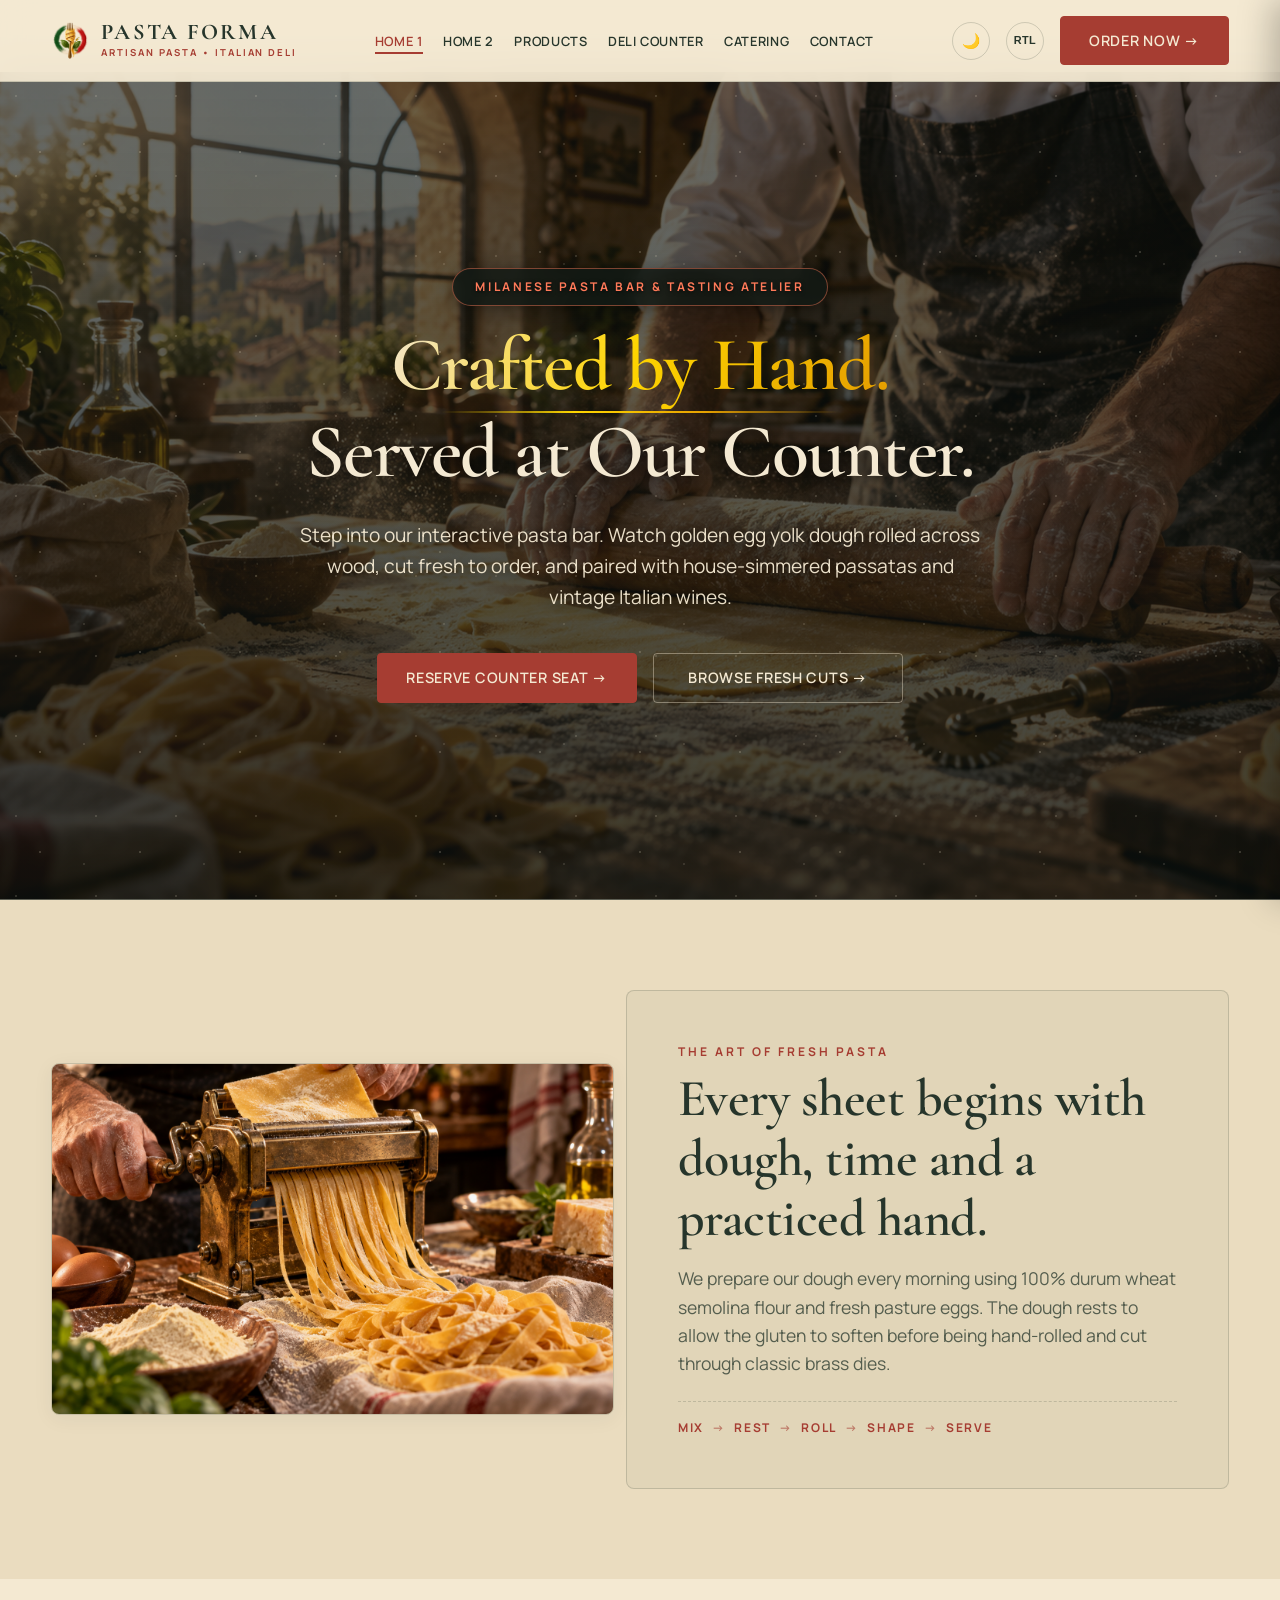
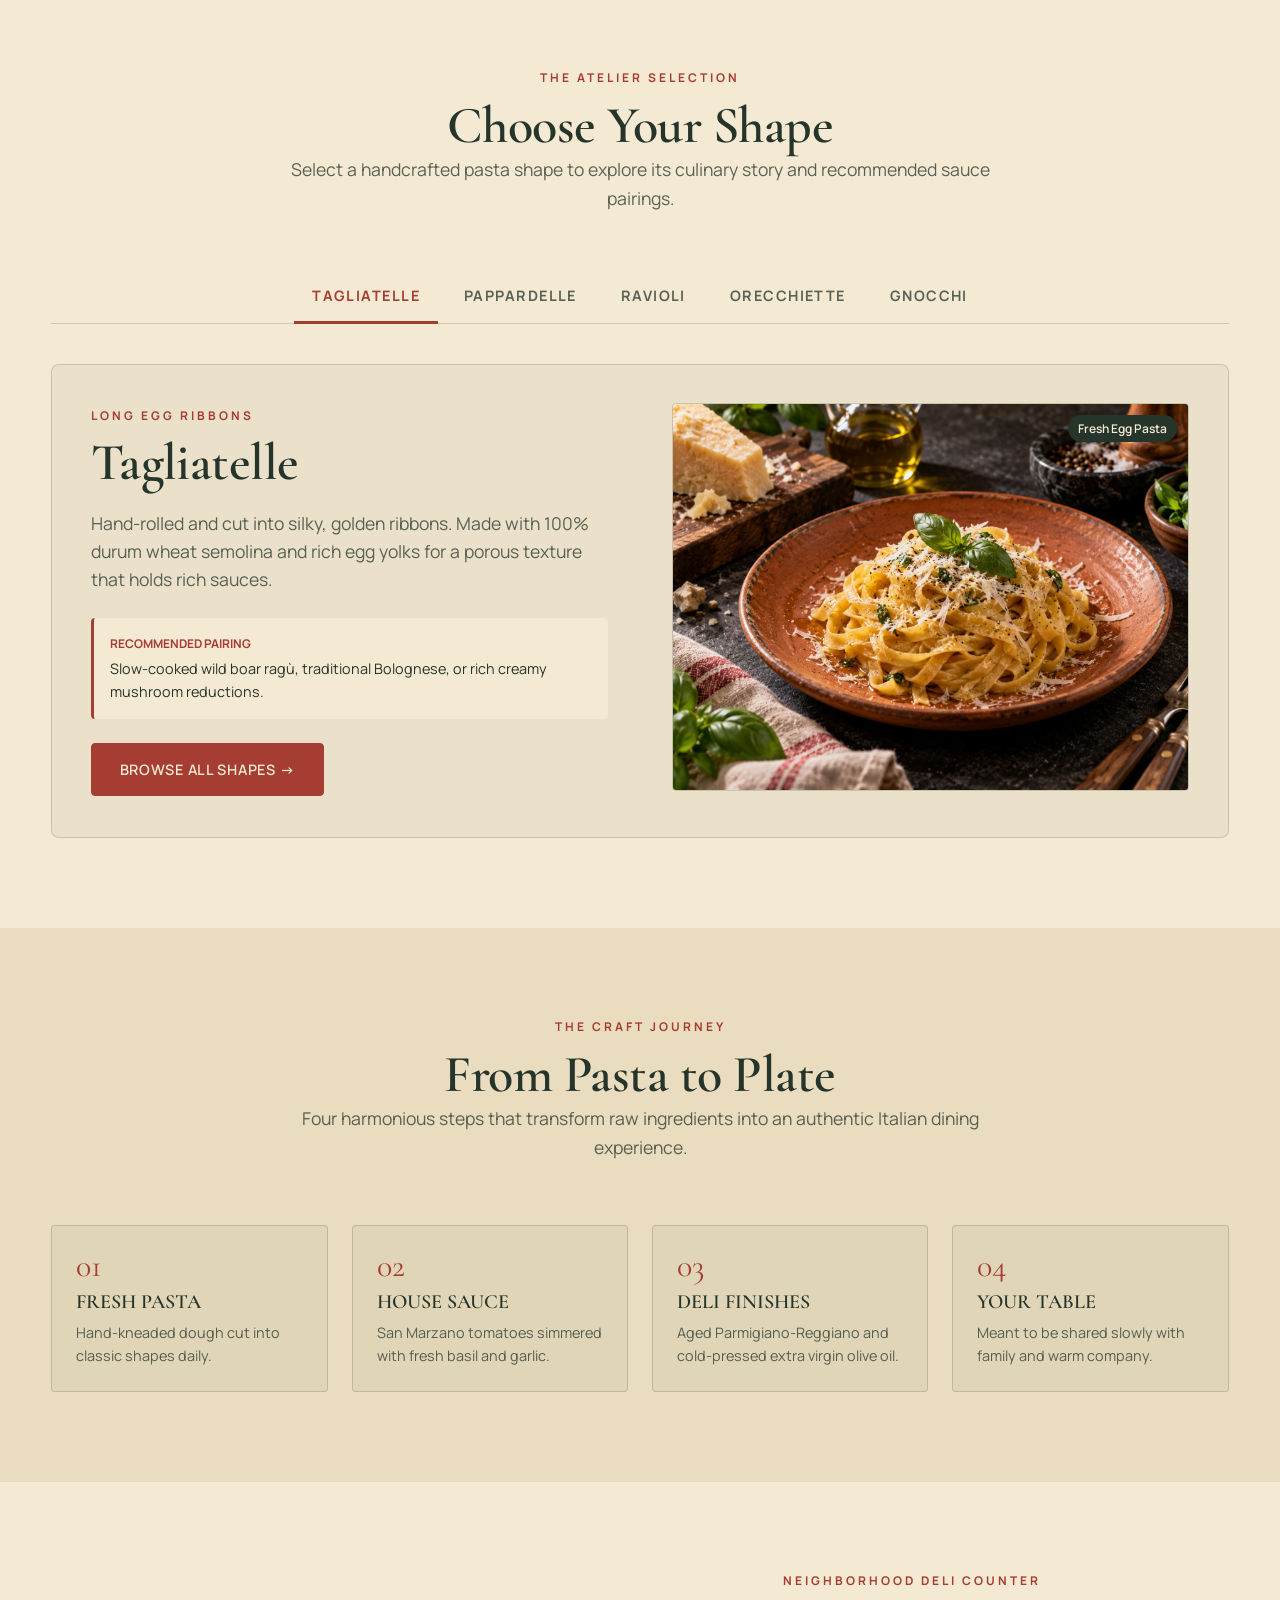
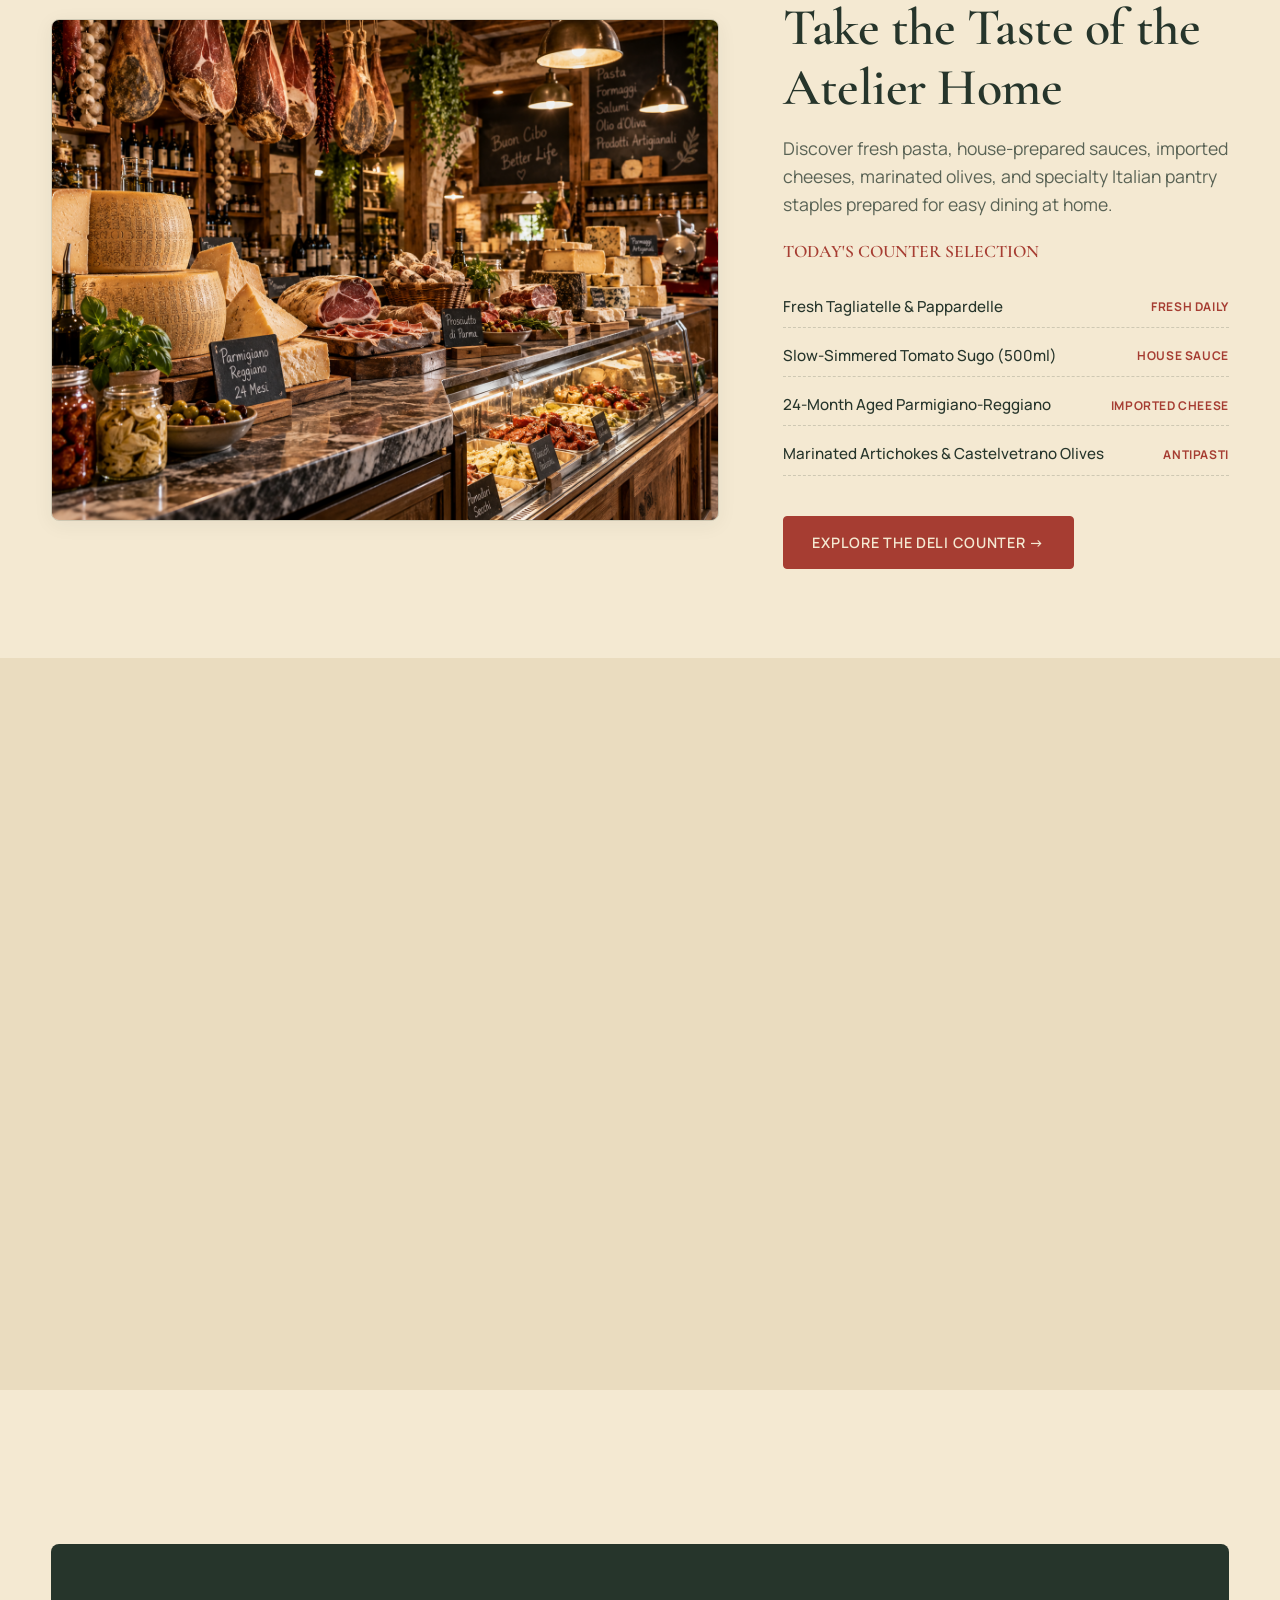
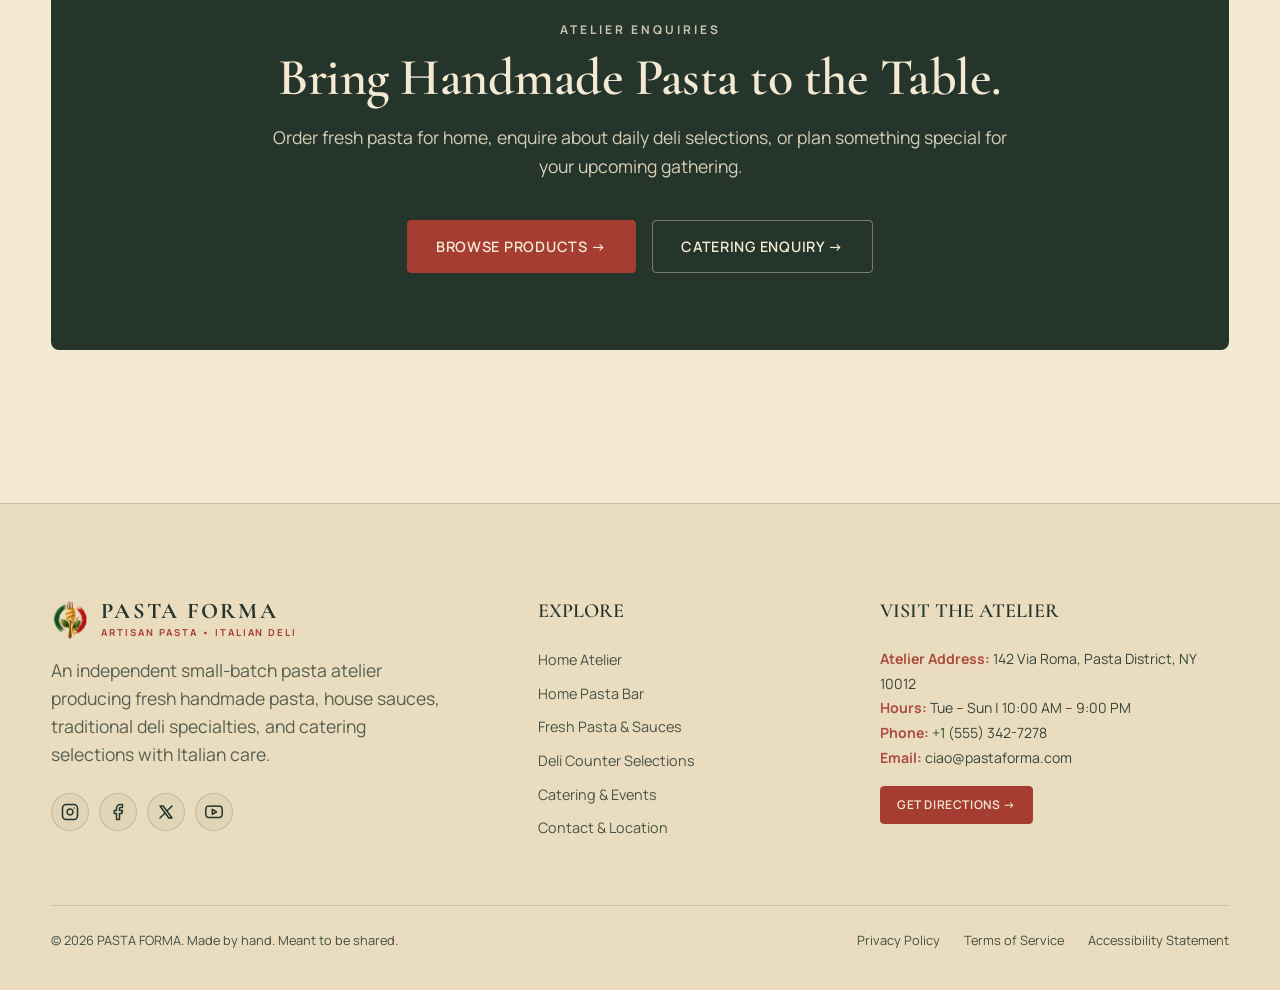
==== commit 83805417: "2nd comit" ====
--- a/index.html
+++ b/index.html
@@ -89,7 +89,7 @@
     <section class="hero-centered">
       <div class="flour-accent"></div>
       <div class="container reveal-on-scroll" style="max-width: 900px; z-index: 3;">
-        <span class="eyebrow" style="color: var(--tomato-red); letter-spacing: 0.3em; font-weight: 700;">MILANESE PASTA BAR & TASTING ATELIER</span>
+        <span class="eyebrow hero-eyebrow-badge">MILANESE PASTA BAR & TASTING ATELIER</span>
         <h1 class="h1-editorial" style="margin-bottom: var(--space-md);">
           <span class="egg-yolk-text">Crafted by Hand.</span><br>Served at Our Counter.
         </h1>
@@ -350,8 +350,8 @@
             <a href="#" class="footer-social-icon" aria-label="Facebook" title="Facebook">
               <svg width="18" height="18" viewBox="0 0 24 24" fill="none" stroke="currentColor" stroke-width="2" stroke-linecap="round" stroke-linejoin="round"><path d="M18 2h-3a5 5 0 0 0-5 5v3H7v4h3v8h4v-8h3l1-4h-4V7a1 1 0 0 1 1-1h3z"/></svg>
             </a>
-            <a href="#" class="footer-social-icon" aria-label="Twitter / X" title="Twitter / X">
-              <svg width="18" height="18" viewBox="0 0 24 24" fill="none" stroke="currentColor" stroke-width="2" stroke-linecap="round" stroke-linejoin="round"><path d="M23 3a10.9 10.9 0 0 1-3.14 1.53 4.48 4.48 0 0 0-7.86 3v1A10.66 10.66 0 0 1 3 4s-4 9 5 13a11.64 11.64 0 0 1-7 2c9 5 20 0 20-11.5a4.5 4.5 0 0 0-.08-.83A7.72 7.72 0 0 0 23 3z"/></svg>
+            <a href="#" class="footer-social-icon" aria-label="X (Twitter)" title="X (Twitter)">
+              <svg width="18" height="18" viewBox="0 0 24 24" fill="none" stroke="currentColor" stroke-width="2" stroke-linecap="round" stroke-linejoin="round"><path d="M4 4l11.733 16h4.267l-11.733 -16z"/><path d="M4 20l6.768 -6.768m2.46 -2.46l6.772 -6.772"/></svg>
             </a>
             <a href="#" class="footer-social-icon" aria-label="YouTube" title="YouTube">
               <svg width="18" height="18" viewBox="0 0 24 24" fill="none" stroke="currentColor" stroke-width="2" stroke-linecap="round" stroke-linejoin="round"><path d="M22.54 6.42a2.78 2.78 0 0 0-1.94-2C18.88 4 12 4 12 4s-6.88 0-8.6.46a2.78 2.78 0 0 0-1.94 2A29 29 0 0 0 1 11.75a29 29 0 0 0 .46 5.33A2.78 2.78 0 0 0 3.4 19c1.72.46 8.6.46 8.6.46s6.88 0 8.6-.46a2.78 2.78 0 0 0 1.94-2 29 29 0 0 0 .46-5.25 29 29 0 0 0-.46-5.33z"/><polygon points="9.75 15.02 15.5 11.75 9.75 8.48 9.75 15.02"/></svg>
--- a/assets/css/style.css
+++ b/assets/css/style.css
@@ -573,13 +573,7 @@
 }
 
 /* Responsive Navbar Behavior */
-@media (max-width: 992px) {
-  .nav-menu-desktop {
-    gap: var(--space-sm);
-  }
-}
-
-@media (max-width: 768px) {
+@media (max-width: 1024px) {
   .nav-menu-desktop,
   .nav-actions-desktop {
     display: none !important;
@@ -611,7 +605,7 @@
   justify-content: center;
   text-align: center;
   position: relative;
-  background: linear-gradient(rgba(12, 18, 15, 0.45), rgba(12, 18, 15, 0.62)), url('../images/1.png') center/cover no-repeat;
+  background: linear-gradient(rgba(12, 18, 15, 0.60), rgba(12, 18, 15, 0.78)), url('../images/1.png') center/cover no-repeat;
   color: var(--pasta-cream);
   padding-block: clamp(1rem, 3vh, 2.5rem);
   padding-inline: var(--space-md);
@@ -620,9 +614,28 @@
   box-sizing: border-box;
 }
 
+.hero-eyebrow-badge,
+.hero-centered .eyebrow,
+.home2-hero .eyebrow,
+.wine-bar-banner-fullscreen .eyebrow {
+  color: #FF7A59;
+  background: rgba(18, 25, 21, 0.85);
+  border: 1px solid rgba(255, 122, 89, 0.45);
+  padding: 8px 22px;
+  border-radius: 30px;
+  letter-spacing: 0.22em;
+  font-weight: 700;
+  display: inline-block;
+  margin-bottom: 16px;
+  backdrop-filter: blur(8px);
+  -webkit-backdrop-filter: blur(8px);
+  box-shadow: 0 4px 20px rgba(0, 0, 0, 0.4);
+  text-shadow: 0 1px 4px rgba(0, 0, 0, 0.8);
+}
+
 .hero-centered h1, .hero-centered p {
   color: var(--pasta-cream);
-  text-shadow: 0 2px 12px rgba(0, 0, 0, 0.65);
+  text-shadow: 0 2px 14px rgba(0, 0, 0, 0.85);
 }
 
 .hero-centered p {
@@ -635,6 +648,7 @@
   background: linear-gradient(110deg, #F4E9D2 0%, #FFD700 25%, #E6A100 50%, #FFD700 75%, #F4E9D2 100%);
   background-size: 200% auto;
   -webkit-background-clip: text;
+  background-clip: text;
   -webkit-text-fill-color: transparent;
   animation: eggYolkFlow 4s ease-in-out infinite alternate;
   display: inline-block;
@@ -1086,6 +1100,63 @@
 
 [data-theme="dark"] .form-select {
   background-image: url("data:image/svg+xml,%3Csvg xmlns='http://www.w3.org/2000/svg' width='16' height='16' viewBox='0 0 24 24' fill='none' stroke='%23F4E9D2' stroke-width='2.5' stroke-linecap='round' stroke-linejoin='round'%3E%3Cpolyline points='6 9 12 15 18 9'%3E%3C/polyline%3E%3C/svg%3E");
+}
+
+/* Date Input Wrapper & Dynamic Text Color Calendar Icon System */
+.date-input-wrapper {
+  position: relative;
+  display: block;
+  width: 100%;
+}
+
+.date-input-wrapper .form-input[type="date"] {
+  padding-right: 44px;
+}
+
+.date-input-wrapper .calendar-icon-svg {
+  position: absolute;
+  right: 14px;
+  top: 50%;
+  transform: translateY(-50%);
+  pointer-events: none;
+  color: var(--text-primary);
+  opacity: 0.85;
+  transition: color var(--transition-fast), opacity var(--transition-fast);
+}
+
+.date-input-wrapper:hover .calendar-icon-svg {
+  opacity: 1;
+}
+
+.date-input-wrapper input[type="date"]::-webkit-calendar-picker-indicator {
+  position: absolute;
+  inset: 0;
+  width: 100%;
+  height: 100%;
+  opacity: 0;
+  cursor: pointer;
+}
+
+/* CSS Mask Color System for standalone date inputs */
+input[type="date"]::-webkit-calendar-picker-indicator {
+  cursor: pointer;
+  background-color: var(--text-primary) !important;
+  -webkit-mask-image: url("data:image/svg+xml,%3Csvg xmlns='http://www.w3.org/2000/svg' viewBox='0 0 24 24' fill='none' stroke='black' stroke-width='2' stroke-linecap='round' stroke-linejoin='round'%3E%3Crect x='3' y='4' width='18' height='18' rx='2' ry='2'%3E%3C/rect%3E%3Cline x1='16' y1='2' x2='16' y2='6'%3E%3C/line%3E%3Cline x1='8' y1='2' x2='8' y2='6'%3E%3C/line%3E%3Cline x1='3' y1='10' x2='21' y2='10'%3E%3C/line%3E%3C/svg%3E") !important;
+  mask-image: url("data:image/svg+xml,%3Csvg xmlns='http://www.w3.org/2000/svg' viewBox='0 0 24 24' fill='none' stroke='black' stroke-width='2' stroke-linecap='round' stroke-linejoin='round'%3E%3Crect x='3' y='4' width='18' height='18' rx='2' ry='2'%3E%3C/rect%3E%3Cline x1='16' y1='2' x2='16' y2='6'%3E%3C/line%3E%3Cline x1='8' y1='2' x2='8' y2='6'%3E%3C/line%3E%3Cline x1='3' y1='10' x2='21' y2='10'%3E%3C/line%3E%3C/svg%3E") !important;
+  -webkit-mask-repeat: no-repeat !important;
+  mask-repeat: no-repeat !important;
+  -webkit-mask-position: center !important;
+  mask-position: center !important;
+  -webkit-mask-size: 18px 18px !important;
+  mask-size: 18px 18px !important;
+  filter: none !important;
+  -webkit-filter: none !important;
+}
+
+[data-theme="dark"] input[type="date"],
+html[data-theme="dark"] input[type="date"],
+body[data-theme="dark"] input[type="date"] {
+  color-scheme: dark !important;
 }
 
 .form-input:focus, .form-textarea:focus, .form-select:focus {
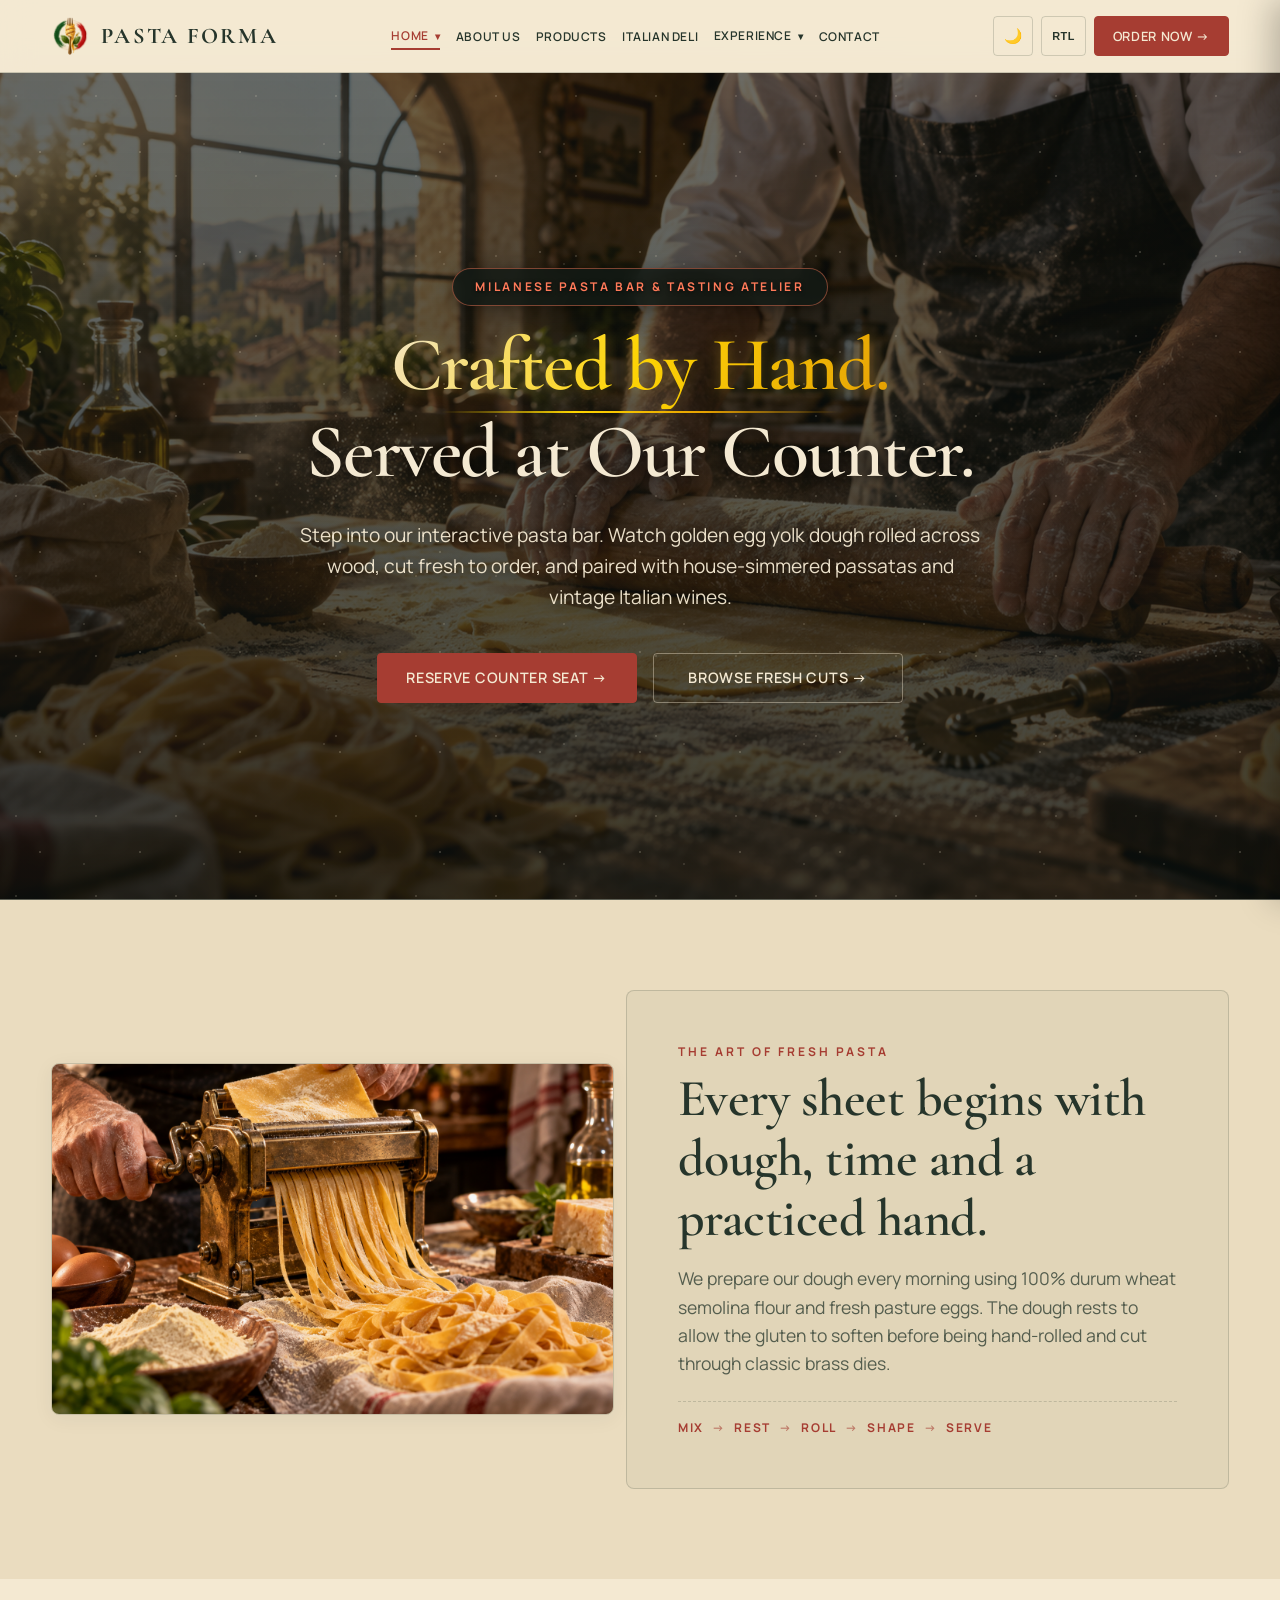
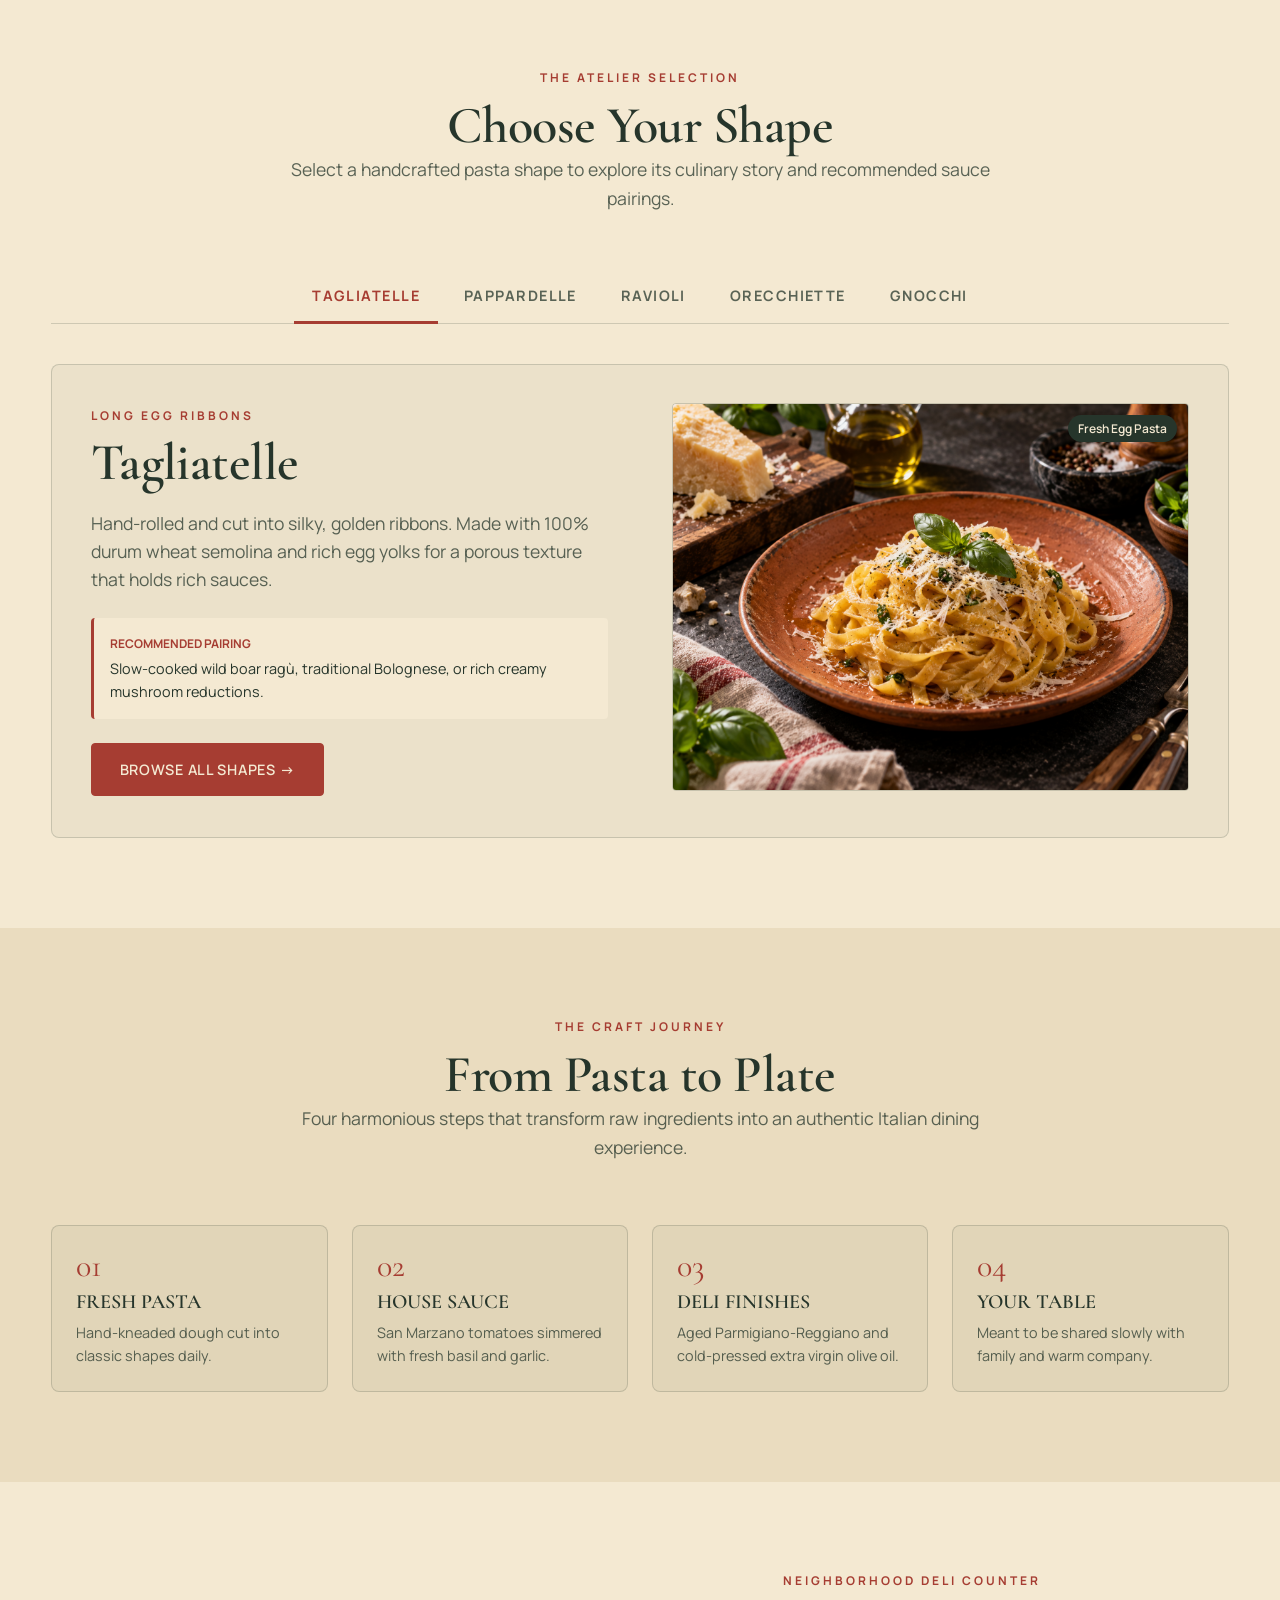
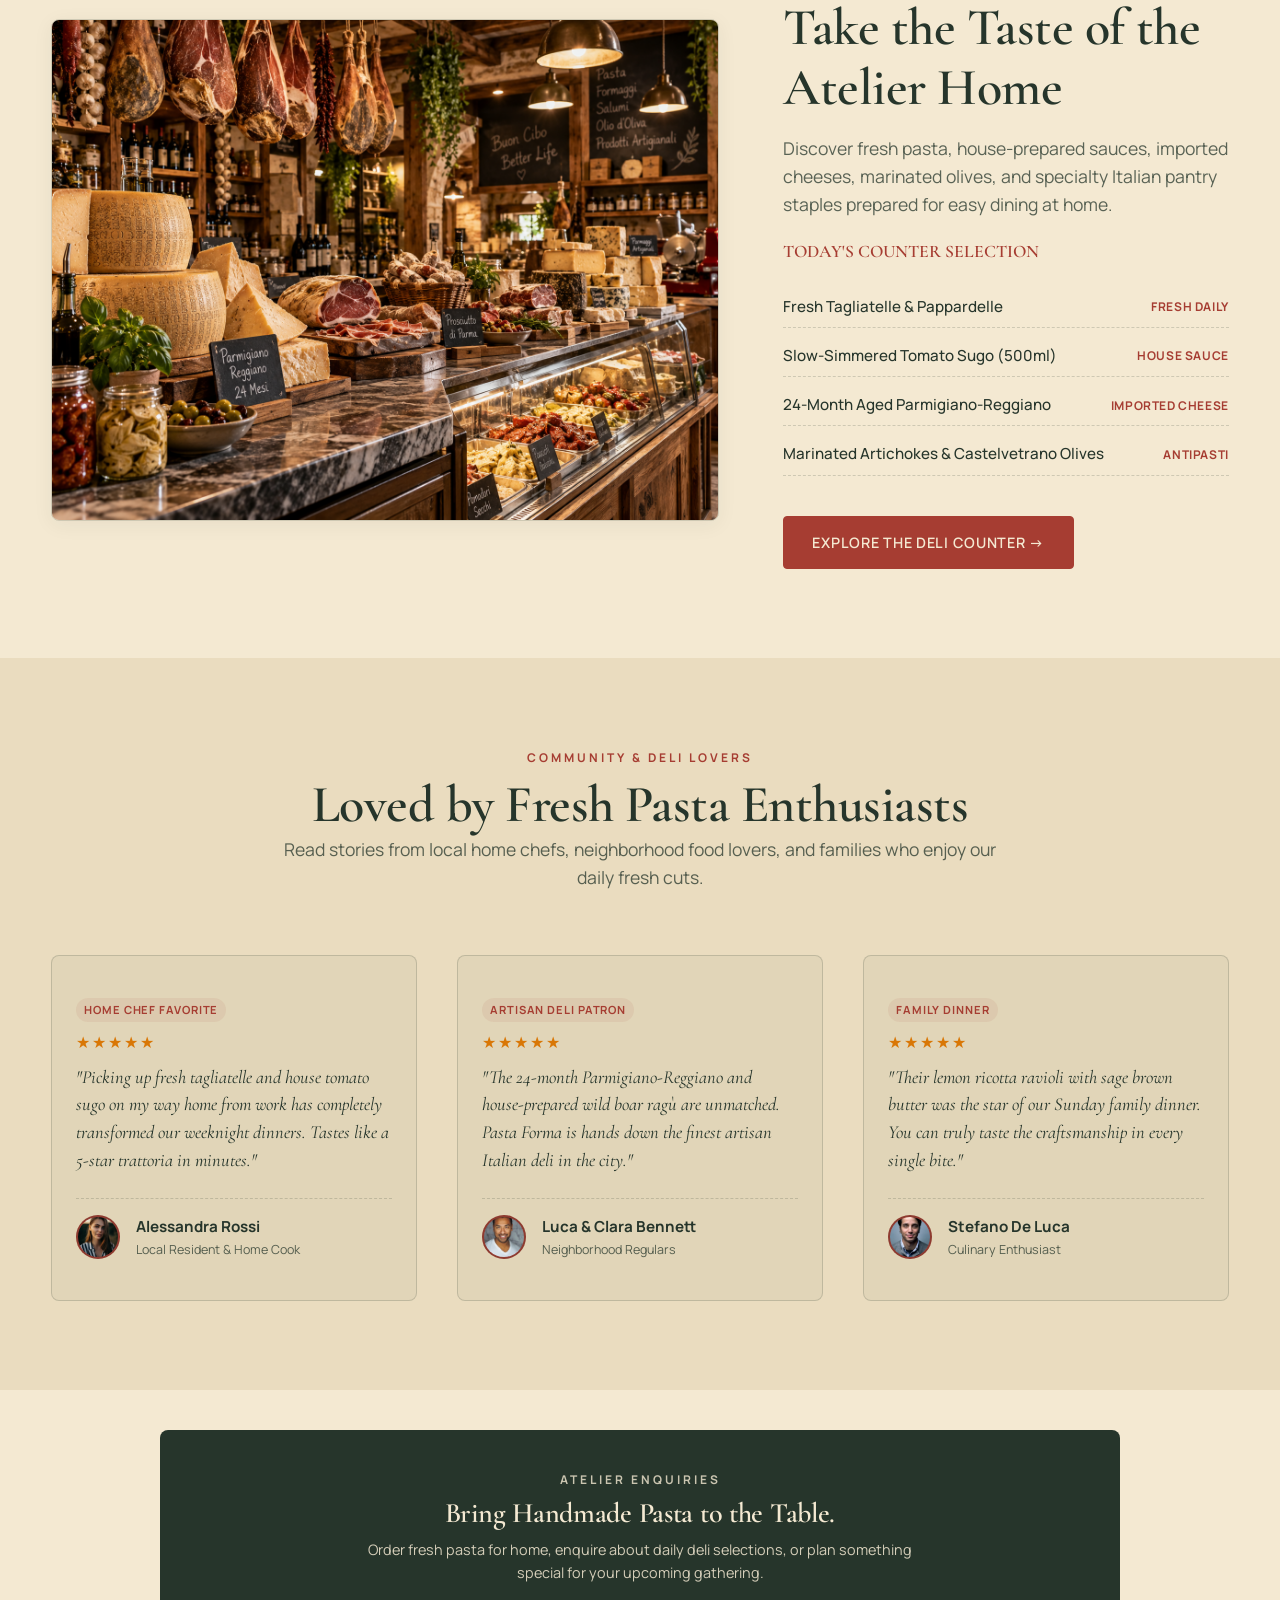
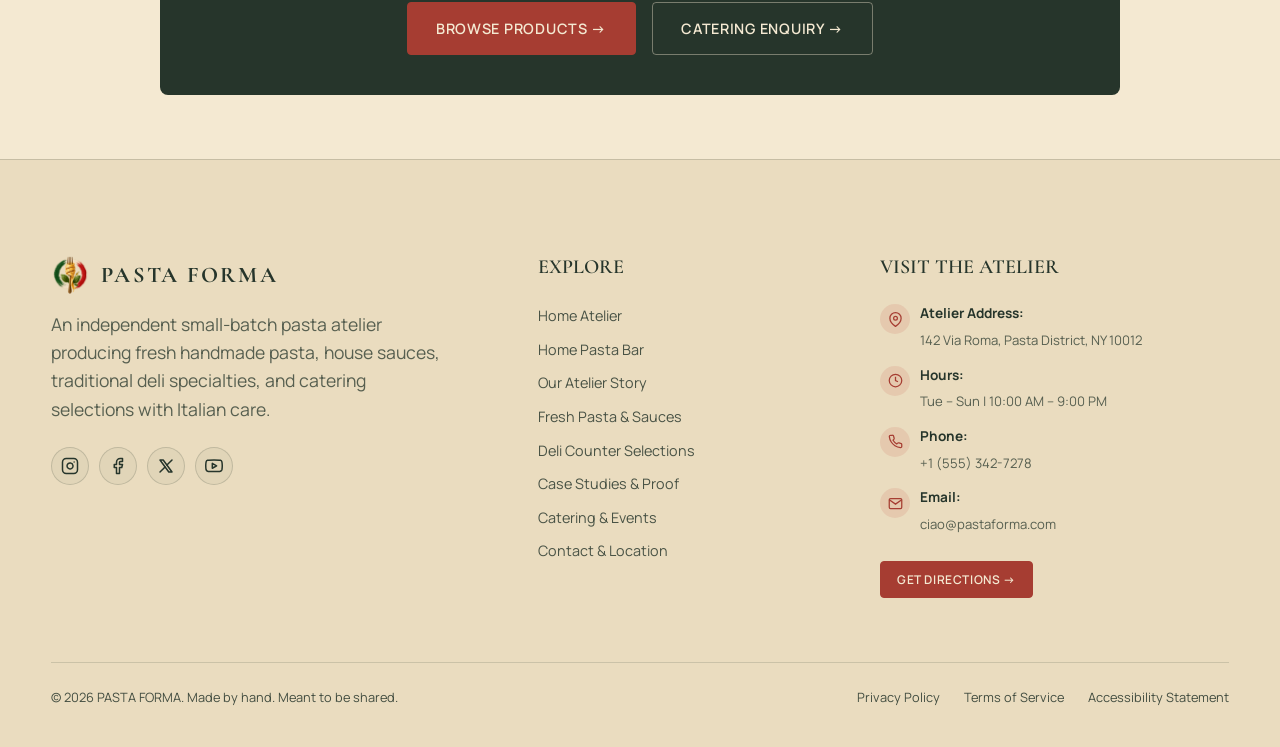
==== commit ab9216cd: "3rd comit" ====
--- a/index.html
+++ b/index.html
@@ -20,25 +20,39 @@
 </head>
 <body>
 
-  <!-- GLOBAL NAVBAR -->
+    <!-- GLOBAL NAVBAR -->
   <header class="site-navbar">
     <div class="container nav-container">
-      <!-- Logo & Brand -->
       <a href="index.html" class="brand-logo" aria-label="Pasta Forma Home">
         <img src="assets/images/logo.svg" alt="Pasta Forma Logo" class="logo-mark">
         <div class="brand-text">
           <span class="brand-name">PASTA FORMA</span>
-          <span class="brand-descriptor">ARTISAN PASTA • ITALIAN DELI</span>
         </div>
       </a>
 
       <!-- Desktop Nav Links -->
       <ul class="nav-menu-desktop" role="menubar">
-        <li role="none"><a href="index.html" class="nav-link active" role="menuitem">Home 1</a></li>
-        <li role="none"><a href="home2.html" class="nav-link" role="menuitem">Home 2</a></li>
+        <li role="none" class="nav-dropdown">
+          <a href="index.html" class="nav-link dropdown-toggle" role="menuitem" aria-haspopup="true" aria-expanded="false">
+            Home <span class="nav-caret">▾</span>
+          </a>
+          <ul class="dropdown-menu">
+            <li><a href="index.html" class="dropdown-link">Home 1</a></li>
+            <li><a href="home2.html" class="dropdown-link">Home 2</a></li>
+          </ul>
+        </li>
+        <li role="none"><a href="about.html" class="nav-link" role="menuitem">About Us</a></li>
         <li role="none"><a href="products.html" class="nav-link" role="menuitem">Products</a></li>
-        <li role="none"><a href="deli-counter.html" class="nav-link" role="menuitem">Deli Counter</a></li>
-        <li role="none"><a href="catering.html" class="nav-link" role="menuitem">Catering</a></li>
+        <li role="none"><a href="deli-counter.html" class="nav-link" role="menuitem">Italian Deli</a></li>
+        <li role="none" class="nav-dropdown">
+          <a href="case-studies.html" class="nav-link dropdown-toggle" role="menuitem" aria-haspopup="true" aria-expanded="false">
+            Experience <span class="nav-caret">▾</span>
+          </a>
+          <ul class="dropdown-menu">
+            <li><a href="case-studies.html" class="dropdown-link">Case Studies & Proof</a></li>
+            <li><a href="catering.html" class="dropdown-link">Events & Catering</a></li>
+          </ul>
+        </li>
         <li role="none"><a href="contact.html" class="nav-link" role="menuitem">Contact</a></li>
       </ul>
 
@@ -58,7 +72,7 @@
     </div>
   </header>
 
-  <!-- MOBILE MENU DRAWER -->
+    <!-- MOBILE MENU DRAWER -->
   <div class="mobile-drawer" id="mobileDrawer" aria-hidden="true">
     <div class="mobile-drawer-header">
       <span class="mobile-drawer-title">Navigation</span>
@@ -66,11 +80,29 @@
     </div>
 
     <ul class="mobile-drawer-nav">
-      <li><a href="index.html" class="mobile-nav-link active">Home 1</a></li>
-      <li><a href="home2.html" class="mobile-nav-link">Home 2</a></li>
+      <li class="mobile-nav-dropdown">
+        <button class="mobile-nav-toggle" aria-expanded="false">
+          <span>Home</span>
+          <span class="mobile-caret">▾</span>
+        </button>
+        <ul class="mobile-submenu">
+          <li><a href="index.html" class="mobile-nav-link">Home 1</a></li>
+          <li><a href="home2.html" class="mobile-nav-link">Home 2</a></li>
+        </ul>
+      </li>
+      <li><a href="about.html" class="mobile-nav-link">About Us</a></li>
       <li><a href="products.html" class="mobile-nav-link">Products</a></li>
-      <li><a href="deli-counter.html" class="mobile-nav-link">Deli Counter</a></li>
-      <li><a href="catering.html" class="mobile-nav-link">Catering</a></li>
+      <li><a href="deli-counter.html" class="mobile-nav-link">Italian Deli</a></li>
+      <li class="mobile-nav-dropdown">
+        <button class="mobile-nav-toggle" aria-expanded="false">
+          <span>Experience</span>
+          <span class="mobile-caret">▾</span>
+        </button>
+        <ul class="mobile-submenu">
+          <li><a href="case-studies.html" class="mobile-nav-link">Case Studies & Proof</a></li>
+          <li><a href="catering.html" class="mobile-nav-link">Events & Catering</a></li>
+        </ul>
+      </li>
       <li><a href="contact.html" class="mobile-nav-link">Contact</a></li>
     </ul>
 
@@ -264,7 +296,9 @@
               </p>
             </div>
             <div class="testimonial-author">
-              <div class="testimonial-avatar">A</div>
+              <div class="testimonial-avatar">
+                <img src="assets/images/avatar-1.jpg" alt="Alessandra Rossi">
+              </div>
               <div class="testimonial-meta">
                 <span class="testimonial-name">Alessandra Rossi</span>
                 <span class="testimonial-role">Local Resident & Home Cook</span>
@@ -282,7 +316,9 @@
               </p>
             </div>
             <div class="testimonial-author">
-              <div class="testimonial-avatar">L</div>
+              <div class="testimonial-avatar">
+                <img src="assets/images/avatar-2.jpg" alt="Luca & Clara Bennett">
+              </div>
               <div class="testimonial-meta">
                 <span class="testimonial-name">Luca & Clara Bennett</span>
                 <span class="testimonial-role">Neighborhood Regulars</span>
@@ -300,7 +336,9 @@
               </p>
             </div>
             <div class="testimonial-author">
-              <div class="testimonial-avatar">S</div>
+              <div class="testimonial-avatar">
+                <img src="assets/images/avatar-3.jpg" alt="Stefano De Luca">
+              </div>
               <div class="testimonial-meta">
                 <span class="testimonial-name">Stefano De Luca</span>
                 <span class="testimonial-role">Culinary Enthusiast</span>
@@ -312,11 +350,11 @@
     </section>
 
     <!-- HOME — SECTION 06 — FINAL BANNER CTA -->
-    <section class="container">
+    <section class="container section-sm">
       <div class="banner-cta reveal-on-scroll">
         <span class="eyebrow" style="color: var(--pasta-cream); opacity: 0.8;">ATELIER ENQUIRIES</span>
-        <h2 class="h2-editorial" style="margin-bottom: var(--space-sm);">Bring Handmade Pasta to the Table.</h2>
-        <p style="margin-bottom: var(--space-lg);">
+        <h2 class="h2-editorial">Bring Handmade Pasta to the Table.</h2>
+        <p>
           Order fresh pasta for home, enquire about daily deli selections, or plan something special for your upcoming gathering.
         </p>
         <div style="display: flex; justify-content: center; gap: var(--space-sm); flex-wrap: wrap;">
@@ -337,7 +375,6 @@
             <img src="assets/images/logo.svg" alt="Pasta Forma Logo" class="logo-mark">
             <div class="brand-text">
               <span class="brand-name" style="color: var(--pasta-cream);">PASTA FORMA</span>
-              <span class="brand-descriptor">ARTISAN PASTA • ITALIAN DELI</span>
             </div>
           </a>
           <p>
@@ -364,8 +401,10 @@
           <ul class="footer-links">
             <li><a href="index.html">Home Atelier</a></li>
             <li><a href="home2.html">Home Pasta Bar</a></li>
+            <li><a href="about.html">Our Atelier Story</a></li>
             <li><a href="products.html">Fresh Pasta & Sauces</a></li>
             <li><a href="deli-counter.html">Deli Counter Selections</a></li>
+            <li><a href="case-studies.html">Case Studies & Proof</a></li>
             <li><a href="catering.html">Catering & Events</a></li>
             <li><a href="contact.html">Contact & Location</a></li>
           </ul>
@@ -373,14 +412,49 @@
 
         <div>
           <h4 class="footer-title">VISIT THE ATELIER</h4>
-          <p class="footer-address">
-            <strong>Atelier Address:</strong> 142 Via Roma, Pasta District, NY 10012<br>
-            <strong>Hours:</strong> Tue – Sun | 10:00 AM – 9:00 PM<br>
-            <strong>Phone:</strong> +1 (555) 342-7278<br>
-            <strong>Email:</strong> ciao@pastaforma.com
-          </p>
-          <div style="margin-top: var(--space-sm);">
-            <a href="contact.html" class="btn btn-primary" style="padding: 8px 16px; font-size: 0.75rem;">Get Directions →</a>
+          <ul style="list-style: none; padding: 0; margin: 0 0 var(--space-md) 0; display: flex; flex-direction: column; gap: 12px;">
+            <li style="display: flex; align-items: flex-start; gap: 10px;">
+              <span class="footer-icon-badge">
+                <svg width="15" height="15" viewBox="0 0 24 24" fill="none" stroke="currentColor" stroke-width="2"><path d="M21 10c0 7-9 13-9 13s-9-6-9-13a9 9 0 0 1 18 0z"/><circle cx="12" cy="10" r="3"/></svg>
+              </span>
+              <div>
+                <strong style="color: var(--text-primary); display: block; margin-bottom: 2px; font-size: 0.85rem;">Atelier Address:</strong>
+                <span style="color: var(--text-muted); font-size: 0.82rem;">142 Via Roma, Pasta District, NY 10012</span>
+              </div>
+            </li>
+
+            <li style="display: flex; align-items: flex-start; gap: 10px;">
+              <span class="footer-icon-badge">
+                <svg width="15" height="15" viewBox="0 0 24 24" fill="none" stroke="currentColor" stroke-width="2"><circle cx="12" cy="12" r="10"/><polyline points="12 6 12 12 16 14"/></svg>
+              </span>
+              <div>
+                <strong style="color: var(--text-primary); display: block; margin-bottom: 2px; font-size: 0.85rem;">Hours:</strong>
+                <span style="color: var(--text-muted); font-size: 0.82rem;">Tue – Sun | 10:00 AM – 9:00 PM</span>
+              </div>
+            </li>
+
+            <li style="display: flex; align-items: flex-start; gap: 10px;">
+              <span class="footer-icon-badge">
+                <svg width="15" height="15" viewBox="0 0 24 24" fill="none" stroke="currentColor" stroke-width="2"><path d="M22 16.92v3a2 2 0 0 1-2.18 2 19.79 19.79 0 0 1-8.63-3.07 19.5 19.5 0 0 1-6-6 19.79 19.79 0 0 1-3.07-8.67A2 2 0 0 1 4.11 2h3a2 2 0 0 1 2 1.72 12.84 12.84 0 0 0 .7 2.81 2 2 0 0 1-.45 2.11L8.09 9.91a16 16 0 0 0 6 6l1.27-1.27a2 2 0 0 1 2.11-.45 12.84 12.84 0 0 0 2.81.7A2 2 0 0 1 22 16.92z"/></svg>
+              </span>
+              <div>
+                <strong style="color: var(--text-primary); display: block; margin-bottom: 2px; font-size: 0.85rem;">Phone:</strong>
+                <a href="tel:+15553427278" style="color: var(--text-muted); text-decoration: none; font-size: 0.82rem;">+1 (555) 342-7278</a>
+              </div>
+            </li>
+
+            <li style="display: flex; align-items: flex-start; gap: 10px;">
+              <span class="footer-icon-badge">
+                <svg width="15" height="15" viewBox="0 0 24 24" fill="none" stroke="currentColor" stroke-width="2"><path d="M4 4h16c1.1 0 2 .9 2 2v12c0 1.1-.9 2-2 2H4c-1.1 0-2-.9-2-2V6c0-1.1.9-2 2-2z"/><polyline points="22,6 12,13 2,6"/></svg>
+              </span>
+              <div>
+                <strong style="color: var(--text-primary); display: block; margin-bottom: 2px; font-size: 0.85rem;">Email:</strong>
+                <a href="mailto:ciao@pastaforma.com" style="color: var(--text-muted); text-decoration: none; font-size: 0.82rem;">ciao@pastaforma.com</a>
+              </div>
+            </li>
+          </ul>
+          <div>
+            <a href="contact.html" class="btn btn-primary" style="padding: 8px 16px; font-size: 0.75rem; display: inline-block;">Get Directions →</a>
           </div>
         </div>
       </div>
--- a/assets/css/style.css
+++ b/assets/css/style.css
@@ -60,19 +60,28 @@
   --radius-lg: 16px;
 }
 
-/* Dark Mode Theme Overrides */
+/* Dark Mode Theme Overrides (High-Contrast Rich Green & Warm Tomato) */
 [data-theme="dark"] {
-  --bg-primary: var(--olive-charcoal);
-  --bg-secondary: #1F2C23;
-  --bg-card: rgba(244, 233, 210, 0.05);
-  --bg-card-hover: rgba(244, 233, 210, 0.1);
-  --bg-overlay: rgba(15, 22, 18, 0.85);
-  --bg-nav: rgba(38, 53, 43, 0.94);
-
-  --text-primary: var(--pasta-cream);
-  --text-muted: rgba(244, 233, 210, 0.75);
-
-  --border-color: rgba(244, 233, 210, 0.2);
+  --bg-primary: #19271E;
+  --bg-secondary: #132018;
+  --bg-card: rgba(244, 233, 210, 0.06);
+  --bg-card-hover: rgba(244, 233, 210, 0.12);
+  --bg-overlay: rgba(12, 19, 14, 0.88);
+  --bg-nav: rgba(25, 39, 30, 0.95);
+
+  --text-primary: #F8F3E8;
+  --text-muted: #D3C7B2;
+  --text-light: #F8F3E8;
+
+  --tomato-red: #E86A58;
+  --accent-color: #E86A58;
+  --accent-hover: #F07867;
+
+  --border-color: rgba(244, 233, 210, 0.20);
+  --border-accent: #E86A58;
+
+  --shadow-subtle: 0 4px 20px rgba(0, 0, 0, 0.25);
+  --shadow-modal: 0 20px 50px rgba(0, 0, 0, 0.5);
 }
 
 /* Base Reset & Box Sizing */
@@ -253,7 +262,7 @@
   display: flex;
   align-items: center;
   justify-content: space-between;
-  gap: clamp(1rem, 2vw, 2.5rem);
+  gap: clamp(0.75rem, 1.5vw, 1.75rem);
 }
 
 /* Brand Logo */
@@ -287,24 +296,19 @@
 }
 
 .brand-descriptor {
-  font-size: 0.6rem;
-  font-weight: 700;
-  letter-spacing: 0.2em;
-  text-transform: uppercase;
-  color: var(--accent-color);
-  margin-top: 2px;
+  display: none !important;
 }
 
 /* Desktop Nav Links */
 .nav-menu-desktop {
   display: flex;
   align-items: center;
-  gap: clamp(14px, 1.6vw, 28px);
+  gap: clamp(10px, 1.2vw, 18px);
   list-style: none;
 }
 
 .nav-link {
-  font-size: 0.8rem;
+  font-size: 0.75rem;
   font-weight: 600;
   letter-spacing: 0.05em;
   text-transform: uppercase;
@@ -338,11 +342,96 @@
   color: var(--tomato-red);
 }
 
-/* Desktop Controls & CTA */
+/* ==========================================================================
+   DESKTOP & MOBILE DROPDOWN NAVIGATION (HOME 1 / HOME 2 SUB-MENU)
+   ========================================================================== */
+
+/* DESKTOP NAV DROPDOWN */
+.nav-dropdown {
+  position: relative;
+}
+
+.dropdown-toggle {
+  display: inline-flex;
+  align-items: center;
+  gap: 4px;
+  cursor: pointer;
+}
+
+.nav-caret {
+  font-size: 0.65rem;
+  transition: transform var(--transition-fast);
+  display: inline-block;
+  margin-left: 2px;
+}
+
+html[dir="rtl"] .nav-caret {
+  margin-left: 0;
+  margin-right: 2px;
+}
+
+.nav-dropdown:hover .nav-caret {
+  transform: rotate(180deg);
+}
+
+.dropdown-menu {
+  position: absolute;
+  top: 100%;
+  left: 0;
+  min-width: 190px;
+  background-color: var(--bg-primary);
+  border: 1px solid var(--border-color);
+  border-radius: var(--radius-sm);
+  box-shadow: var(--shadow-md);
+  padding: 6px 0;
+  list-style: none;
+  opacity: 0;
+  visibility: hidden;
+  transform: translateY(8px);
+  transition: all var(--transition-fast);
+  z-index: 1000;
+}
+
+html[dir="rtl"] .dropdown-menu {
+  left: auto;
+  right: 0;
+}
+
+.nav-dropdown:hover .dropdown-menu,
+.nav-dropdown:focus-within .dropdown-menu,
+.nav-dropdown.is-open .dropdown-menu {
+  opacity: 1;
+  visibility: visible;
+  transform: translateY(0);
+}
+
+.dropdown-link {
+  display: block;
+  padding: 8px 16px;
+  font-size: 0.75rem;
+  font-weight: 600;
+  letter-spacing: 0.04em;
+  text-transform: uppercase;
+  color: var(--text-primary);
+  text-decoration: none;
+  transition: background-color var(--transition-fast), color var(--transition-fast);
+  white-space: nowrap;
+}
+
+.dropdown-link:hover, .dropdown-link.active {
+  background-color: var(--bg-secondary);
+  color: var(--tomato-red);
+}
+
+.dropdown-link.active {
+  font-weight: 700;
+}
+
+/* Desktop Controls & CTA (CONSISTENT HEIGHT & CORNER RADIUS) */
 .nav-actions-desktop {
   display: flex;
   align-items: center;
-  gap: var(--space-sm);
+  gap: var(--space-xs);
   flex-shrink: 0;
 }
 
@@ -350,9 +439,10 @@
   background: transparent;
   border: 1px solid var(--border-color);
   color: var(--text-primary);
-  width: 38px;
-  height: 38px;
-  border-radius: 50%;
+  min-width: 40px;
+  height: 40px;
+  padding: 0 10px;
+  border-radius: var(--radius-sm);
   display: inline-flex;
   align-items: center;
   justify-content: center;
@@ -361,6 +451,16 @@
   font-weight: 700;
   transition: all var(--transition-fast);
   flex-shrink: 0;
+}
+
+.nav-actions-desktop .btn {
+  height: 40px;
+  padding: 0 18px;
+  display: inline-flex;
+  align-items: center;
+  justify-content: center;
+  border-radius: var(--radius-sm);
+  font-size: 0.8rem;
 }
 
 .control-btn.rtl-toggle-btn {
@@ -554,6 +654,77 @@
   color: var(--tomato-red);
   background: var(--bg-secondary);
   border-color: var(--border-color);
+}
+
+/* MOBILE & TABLET DRAWER ACCORDION DROPDOWN */
+.mobile-nav-dropdown {
+  display: flex;
+  flex-direction: column;
+  width: 100%;
+}
+
+.mobile-nav-toggle {
+  font-family: var(--font-serif);
+  font-size: 1.15rem;
+  font-weight: 600;
+  color: var(--text-primary);
+  background: transparent;
+  border: none;
+  display: flex;
+  align-items: center;
+  justify-content: space-between;
+  text-align: left;
+  padding: 10px 14px;
+  border-radius: var(--radius-sm);
+  border-bottom: 1px dashed rgba(38, 53, 43, 0.12);
+  cursor: pointer;
+  width: 100%;
+  transition: all var(--transition-fast);
+}
+
+html[dir="rtl"] .mobile-nav-toggle {
+  text-align: right;
+}
+
+.mobile-nav-toggle.active, .mobile-nav-toggle:hover {
+  color: var(--tomato-red);
+  background: var(--bg-secondary);
+  border-color: var(--border-color);
+}
+
+.mobile-caret {
+  font-size: 0.8rem;
+  transition: transform 0.3s ease;
+}
+
+.mobile-nav-dropdown.is-open .mobile-caret {
+  transform: rotate(180deg);
+}
+
+.mobile-submenu {
+  list-style: none;
+  padding-left: 14px;
+  margin: 0;
+  display: none;
+  flex-direction: column;
+  gap: 4px;
+  padding-top: 4px;
+  padding-bottom: 6px;
+}
+
+html[dir="rtl"] .mobile-submenu {
+  padding-left: 0;
+  padding-right: 14px;
+}
+
+.mobile-nav-dropdown.is-open .mobile-submenu {
+  display: flex;
+}
+
+.mobile-submenu .mobile-nav-link {
+  font-size: 0.98rem;
+  padding: 8px 12px;
+  border-bottom: none;
 }
 
 .mobile-drawer-footer {
@@ -883,16 +1054,21 @@
   background: var(--bg-card);
   border: 1px solid var(--border-color);
   padding: var(--space-md);
-  border-radius: var(--radius-sm);
+  border-radius: var(--radius-md);
   display: flex;
   flex-direction: column;
   gap: var(--space-xs);
-  transition: transform var(--transition-fast), border-color var(--transition-fast);
+  transition: transform var(--transition-fast), border-color var(--transition-fast), box-shadow var(--transition-fast);
 }
 
 .stage-card:hover {
   transform: translateY(-4px);
   border-color: var(--tomato-red);
+  box-shadow: 0 12px 28px rgba(0, 0, 0, 0.08);
+}
+
+.stage-card:hover img {
+  transform: scale(1.05);
 }
 
 .stage-number {
@@ -959,23 +1135,36 @@
 }
 
 /* FINAL BANNER CTA (SECTION 06) */
+section.section-sm, .section-sm {
+  padding-block: var(--space-md) var(--space-lg) !important;
+}
+
 .banner-cta {
   background-color: var(--olive-charcoal);
   color: var(--pasta-cream);
   border-radius: var(--radius-md);
-  padding: clamp(var(--space-xl), 6vw, var(--space-3xl)) var(--page-padding);
+  padding: clamp(1.75rem, 3.5vw, 2.5rem) clamp(1.25rem, 4vw, 2.5rem);
   text-align: center;
   position: relative;
   overflow: hidden;
-  margin-block: var(--space-xl);
-}
-
-.banner-cta h2, .banner-cta p {
+  margin-block: var(--space-sm) var(--space-md);
+  max-width: 960px;
+  margin-inline: auto;
+}
+
+.banner-cta h2 {
+  font-size: clamp(1.35rem, 2.2vw, 1.85rem) !important;
+  margin-bottom: 0.5rem !important;
   color: var(--pasta-cream);
   margin-inline: auto;
 }
 
 .banner-cta p {
+  color: var(--pasta-cream);
+  margin-inline: auto;
+  font-size: clamp(0.9rem, 1.1vw, 1rem) !important;
+  max-width: 580px;
+  margin-bottom: 1.15rem !important;
   opacity: 0.85;
 }
 
@@ -1458,12 +1647,38 @@
   transition: all var(--transition-fast);
 }
 
-.footer-social-icon:hover {
-  background: var(--tomato-red);
-  border-color: var(--tomato-red);
-  color: var(--pasta-cream);
-  transform: translateY(-2px);
-  box-shadow: 0 4px 12px rgba(166, 61, 50, 0.3);
+.footer-atelier-card {
+  aspect-ratio: 16/9;
+  overflow: hidden;
+  border-radius: var(--radius-sm);
+  margin-bottom: var(--space-xs);
+  border: 1px solid var(--border-color);
+  box-shadow: 0 4px 14px rgba(0, 0, 0, 0.08);
+}
+
+.footer-atelier-img {
+  width: 100%;
+  height: 100%;
+  object-fit: cover;
+  transition: transform var(--transition-normal);
+  display: block;
+}
+
+.footer-atelier-card:hover .footer-atelier-img {
+  transform: scale(1.05);
+}
+
+.footer-icon-badge {
+  width: 30px;
+  height: 30px;
+  border-radius: 50%;
+  background: rgba(196, 69, 54, 0.12);
+  color: var(--tomato-red);
+  display: flex;
+  align-items: center;
+  justify-content: center;
+  flex-shrink: 0;
+  margin-top: 1px;
 }
 
 .footer-address {
@@ -1552,6 +1767,63 @@
 
 [data-theme="dark"] .footer-address strong {
   color: var(--pasta-cream);
+}
+
+/* Comprehensive Dark Theme Contrast & Element Enhancements */
+[data-theme="dark"] .btn-primary {
+  background-color: var(--tomato-red);
+  color: #132018;
+  border-color: var(--tomato-red);
+  font-weight: 700;
+}
+
+[data-theme="dark"] .btn-primary:hover,
+[data-theme="dark"] .btn-primary:focus-visible {
+  background-color: var(--accent-hover);
+  border-color: var(--accent-hover);
+  color: #132018;
+  box-shadow: 0 6px 18px rgba(232, 106, 88, 0.4);
+}
+
+[data-theme="dark"] .btn-secondary {
+  color: var(--text-primary);
+  border-color: var(--border-color);
+}
+
+[data-theme="dark"] .btn-secondary:hover {
+  border-color: var(--tomato-red);
+  color: var(--tomato-red);
+  background-color: rgba(232, 106, 88, 0.12);
+}
+
+[data-theme="dark"] .eyebrow {
+  color: var(--tomato-red);
+}
+
+[data-theme="dark"] .testimonial-badge,
+[data-theme="dark"] .eyebrow-badge {
+  background: rgba(232, 106, 88, 0.18);
+  color: var(--tomato-red);
+}
+
+[data-theme="dark"] .stage-card {
+  background: #16241B;
+  border-color: rgba(244, 233, 210, 0.18);
+}
+
+[data-theme="dark"] .stage-card:hover {
+  border-color: var(--tomato-red);
+  box-shadow: 0 12px 28px rgba(0, 0, 0, 0.4);
+}
+
+[data-theme="dark"] .banner-cta {
+  background-color: #132018;
+  border-color: rgba(244, 233, 210, 0.22);
+}
+
+[data-theme="dark"] .footer-icon-badge {
+  background: rgba(232, 106, 88, 0.18);
+  color: var(--tomato-red);
 }
 
 
@@ -1692,6 +1964,7 @@
   width: 44px;
   height: 44px;
   border-radius: 50%;
+  overflow: hidden;
   background: var(--tomato-red);
   color: var(--pasta-cream);
   display: flex;
@@ -1701,6 +1974,14 @@
   font-weight: 700;
   font-size: 1.1rem;
   flex-shrink: 0;
+  border: 2px solid var(--border-color);
+}
+
+.testimonial-avatar img {
+  width: 100%;
+  height: 100%;
+  object-fit: cover;
+  display: block;
 }
 
 .testimonial-meta {
@@ -1970,6 +2251,10 @@
 /* Page Background Image Modifiers */
 .hero-bg-products {
   background-image: url('../images/5.png');
+}
+
+.hero-bg-about {
+  background-image: url('../images/1.png');
 }
 
 .hero-bg-deli {
@@ -2145,6 +2430,10 @@
   box-shadow: var(--shadow-md);
 }
 
+.deli-card-interactive:hover img {
+  transform: scale(1.05);
+}
+
 .deli-details-hint {
   margin-top: auto;
   padding-top: var(--space-xs);
@@ -2383,7 +2672,442 @@
   box-shadow: 0 4px 12px rgba(166, 61, 50, 0.15);
 }
 
-
-
-
-
+/* ==========================================================================
+   HOME 2 HERO SPLIT SECTION (STRICT VIEWPORT HEIGHT + ANIMATED RIGHT IMAGE)
+   ========================================================================== */
+.home2-hero-split {
+  margin-top: 72px; /* Navbar height offset */
+  height: calc(100vh - 72px);
+  height: calc(100dvh - 72px);
+  min-height: 560px;
+  max-height: 840px;
+  background: linear-gradient(135deg, #0F1612 0%, #1F2C23 50%, #26352B 100%);
+  display: flex;
+  align-items: center;
+  position: relative;
+  overflow: visible; /* Allows circle image to overlap top and bottom section edges */
+  box-sizing: border-box;
+  color: var(--pasta-cream);
+  border-bottom: 1px solid var(--border-color);
+  z-index: 2;
+}
+
+.home2-hero-grid {
+  display: grid;
+  grid-template-columns: 1.25fr 0.75fr;
+  gap: clamp(20px, 3vw, 40px);
+  align-items: center;
+  width: 100%;
+  z-index: 3;
+}
+
+.home2-hero-left {
+  text-align: left !important;
+  display: flex;
+  flex-direction: column;
+  align-items: flex-start !important;
+}
+
+.home2-hero-left h1,
+.home2-hero-left p,
+.home2-hero-left .eyebrow {
+  text-align: left !important;
+  margin-inline: 0 !important;
+}
+
+.home2-hero-left h1 {
+  color: var(--pasta-cream);
+  margin-bottom: var(--space-sm);
+  text-shadow: 0 2px 10px rgba(0, 0, 0, 0.5);
+}
+
+.home2-hero-title {
+  font-size: clamp(3rem, 5.2vw, 5.2rem) !important;
+  line-height: 1.05 !important;
+  margin-bottom: var(--space-sm) !important;
+  letter-spacing: -0.025em;
+}
+
+.egg-yolk-text {
+  color: #F4C430;
+  text-shadow: 0 2px 14px rgba(244, 196, 48, 0.35);
+  display: inline-block;
+}
+
+.home2-hero-left p {
+  color: rgba(244, 233, 210, 0.9) !important;
+  margin-bottom: var(--space-md);
+  font-size: clamp(0.98rem, 1vw + 0.5rem, 1.12rem);
+  max-width: 540px;
+}
+
+.hero-feature-pills {
+  display: flex;
+  gap: 10px;
+  flex-wrap: wrap;
+  margin-bottom: var(--space-md);
+}
+
+.hero-pill {
+  padding: 6px 14px;
+  background: rgba(244, 233, 210, 0.1);
+  border: 1px solid rgba(244, 233, 210, 0.25);
+  border-radius: 50px;
+  font-size: 0.82rem;
+  font-weight: 500;
+  color: var(--pasta-cream);
+  display: inline-flex;
+  align-items: center;
+  gap: 6px;
+  backdrop-filter: blur(4px);
+}
+
+.home2-hero-right {
+  position: relative;
+  width: 100%;
+  display: flex;
+  flex-direction: column;
+  align-items: flex-end;
+  justify-content: center;
+  transform: translateX(20px);
+}
+
+.home2-hero-img-box {
+  position: relative;
+  width: clamp(320px, 34vw, 450px);
+  height: clamp(320px, 34vw, 450px);
+  aspect-ratio: 1 / 1;
+  border-radius: 50%;
+  overflow: hidden;
+  border: 5px solid rgba(244, 233, 210, 0.35);
+  outline: 2px solid var(--tomato-red);
+  outline-offset: 8px;
+  box-shadow: 0 28px 70px rgba(0, 0, 0, 0.7), 0 0 40px rgba(166, 61, 50, 0.25);
+  background: var(--olive-charcoal);
+  margin-inline: 0;
+  transition: transform var(--transition-normal);
+  z-index: 3;
+}
+
+.home2-hero-img-box:hover {
+  transform: scale(1.02);
+}
+
+.home2-hero-img-box img {
+  width: 100%;
+  height: 100%;
+  object-fit: cover;
+  border-radius: 50%;
+  display: block;
+  transition: transform 0.8s cubic-bezier(0.25, 1, 0.5, 1);
+}
+
+.home2-hero-img-box:hover img {
+  transform: scale(1.06);
+}
+
+.circular-badge-center {
+  position: absolute;
+  width: 44px;
+  height: 44px;
+  border-radius: 50%;
+  background: var(--tomato-red);
+  color: var(--pasta-cream);
+  display: flex;
+  align-items: center;
+  justify-content: center;
+  font-size: 1.3rem;
+  box-shadow: 0 4px 12px rgba(0, 0, 0, 0.4);
+}
+
+.home2-floating-badge:hover {
+  transform: translateX(-50%) translateY(-3px);
+  border-color: var(--tomato-red);
+}
+
+.badge-icon-circle {
+  width: 40px;
+  height: 40px;
+  border-radius: 50%;
+  background: var(--tomato-red);
+  color: var(--pasta-cream);
+  display: flex;
+  align-items: center;
+  justify-content: center;
+  font-size: 1.2rem;
+  flex-shrink: 0;
+}
+
+.badge-text-wrap {
+  display: flex;
+  flex-direction: column;
+}
+
+.badge-title {
+  font-size: 0.85rem;
+  font-weight: 700;
+  color: var(--pasta-cream);
+  line-height: 1.2;
+}
+
+.badge-subtitle {
+  font-size: 0.76rem;
+  color: rgba(244, 233, 210, 0.75);
+}
+
+@keyframes home2Float {
+  0%, 100% {
+    transform: translateY(0px) rotate(0deg);
+  }
+  50% {
+    transform: translateY(-12px) rotate(0.5deg);
+  }
+}
+
+/* Home 2 Hero Responsive Stacking */
+@media (max-width: 991px) {
+  .home2-hero-split {
+    height: auto;
+    min-height: unset;
+    max-height: none;
+    padding-block: var(--space-2xl) var(--space-xl);
+  }
+
+  .home2-hero-grid {
+    grid-template-columns: 1fr;
+    gap: var(--space-lg);
+  }
+
+  .home2-hero-right {
+    margin-top: var(--space-sm);
+  }
+
+  .home2-hero-img-box {
+    height: 360px;
+  }
+}
+
+/* ==========================================================================
+   CASE STUDIES & PROOF STYLING
+   ========================================================================== */
+.proof-stats-banner {
+  display: grid;
+  grid-template-columns: repeat(auto-fit, minmax(200px, 1fr));
+  gap: var(--space-md);
+  margin-block: var(--space-xl);
+}
+
+.proof-stat-card {
+  background: var(--bg-primary);
+  border: 1px solid var(--border-color);
+  border-radius: var(--radius-md);
+  padding: var(--space-lg) var(--space-md);
+  text-align: center;
+  transition: transform var(--transition-fast), box-shadow var(--transition-fast);
+}
+
+.proof-stat-card:hover {
+  transform: translateY(-4px);
+  box-shadow: var(--shadow-subtle);
+  border-color: var(--tomato-red);
+}
+
+.proof-number {
+  font-family: var(--font-serif);
+  font-size: clamp(2.4rem, 3.5vw, 3.2rem);
+  font-weight: 700;
+  color: var(--tomato-red);
+  line-height: 1;
+  margin-bottom: 6px;
+}
+
+.proof-label {
+  font-size: 0.85rem;
+  font-weight: 600;
+  text-transform: uppercase;
+  letter-spacing: 0.05em;
+  color: var(--text-muted);
+}
+
+.case-study-card {
+  background: var(--bg-primary);
+  border: 1px solid var(--border-color);
+  border-radius: var(--radius-md);
+  overflow: hidden;
+  display: flex;
+  flex-direction: column;
+  transition: transform var(--transition-fast), box-shadow var(--transition-fast);
+}
+
+.case-study-card:hover {
+  transform: translateY(-6px);
+  box-shadow: 0 16px 36px rgba(38, 53, 43, 0.12);
+}
+
+.case-study-img-wrap {
+  position: relative;
+  aspect-ratio: 16 / 10;
+  overflow: hidden;
+}
+
+/* ABOUT PAGE ENHANCEMENT STYLES */
+.craft-card:hover {
+  transform: translateY(-6px);
+  border-color: var(--tomato-red) !important;
+  box-shadow: 0 16px 36px rgba(0, 0, 0, 0.25) !important;
+}
+
+.craft-card:hover img {
+  transform: scale(1.06);
+}
+
+[data-theme="dark"] .craft-card {
+  background: #16241B !important;
+  border-color: rgba(244, 233, 210, 0.18) !important;
+}
+
+@media (max-width: 1024px) {
+  .craft-steps-grid {
+    grid-template-columns: repeat(2, 1fr) !important;
+  }
+}
+
+@media (max-width: 640px) {
+  .craft-steps-grid {
+    grid-template-columns: 1fr !important;
+  }
+}
+
+.team-grid {
+  display: grid;
+  grid-template-columns: repeat(auto-fit, minmax(280px, 1fr));
+  gap: var(--space-lg);
+  margin-top: var(--space-xl);
+}
+
+.team-card {
+  background: var(--bg-primary);
+  border: 1px solid var(--border-color);
+  border-radius: var(--radius-md);
+  padding: var(--space-md);
+  display: flex;
+  flex-direction: column;
+  align-items: center;
+  text-align: center;
+  transition: transform var(--transition-fast), border-color var(--transition-fast), box-shadow var(--transition-fast);
+}
+
+.team-card:hover {
+  transform: translateY(-5px);
+  border-color: var(--tomato-red);
+  box-shadow: 0 12px 28px rgba(0, 0, 0, 0.08);
+}
+
+.team-avatar-wrap {
+  width: 110px;
+  height: 110px;
+  border-radius: 50%;
+  overflow: hidden;
+  border: 3px solid var(--border-color);
+  margin-bottom: var(--space-sm);
+  transition: border-color var(--transition-fast);
+}
+
+.team-card:hover .team-avatar-wrap {
+  border-color: var(--tomato-red);
+}
+
+.team-avatar-wrap img {
+  width: 100%;
+  height: 100%;
+  object-fit: cover;
+}
+
+.team-role-badge {
+  display: inline-block;
+  font-size: 0.7rem;
+  font-weight: 700;
+  letter-spacing: 0.08em;
+  text-transform: uppercase;
+  color: var(--tomato-red);
+  background: rgba(196, 69, 54, 0.08);
+  padding: 3px 10px;
+  border-radius: 12px;
+  margin-bottom: 8px;
+}
+
+[data-theme="dark"] .team-card {
+  background: #16241B;
+  border-color: rgba(244, 233, 210, 0.18);
+}
+
+[data-theme="dark"] .team-role-badge {
+  background: rgba(232, 106, 88, 0.18);
+  color: var(--tomato-red);
+}
+
+.case-study-img-wrap img {
+  width: 100%;
+  height: 100%;
+  object-fit: cover;
+  transition: transform 0.6s var(--ease-editorial);
+}
+
+.case-study-card:hover .case-study-img-wrap img {
+  transform: scale(1.05);
+}
+
+.case-study-badge {
+  position: absolute;
+  top: 14px;
+  left: 14px;
+  background: var(--tomato-red);
+  color: var(--pasta-cream);
+  padding: 4px 10px;
+  border-radius: var(--radius-sm);
+  font-size: 0.72rem;
+  font-weight: 700;
+  text-transform: uppercase;
+  letter-spacing: 0.05em;
+}
+
+.case-study-body {
+  padding: var(--space-md);
+  display: flex;
+  flex-direction: column;
+  flex-grow: 1;
+}
+
+.case-study-quote {
+  font-family: var(--font-serif);
+  font-style: italic;
+  font-size: 1.1rem;
+  color: var(--text-primary);
+  margin-bottom: var(--space-sm);
+  line-height: 1.4;
+}
+
+.case-study-author {
+  margin-top: auto;
+  padding-top: var(--space-sm);
+  border-top: 1px solid var(--border-color);
+  display: flex;
+  justify-content: space-between;
+  align-items: center;
+  font-size: 0.82rem;
+}
+
+.author-name {
+  font-weight: 700;
+  color: var(--text-primary);
+}
+
+.author-role {
+  color: var(--text-muted);
+}
+
+
+
+
+
+
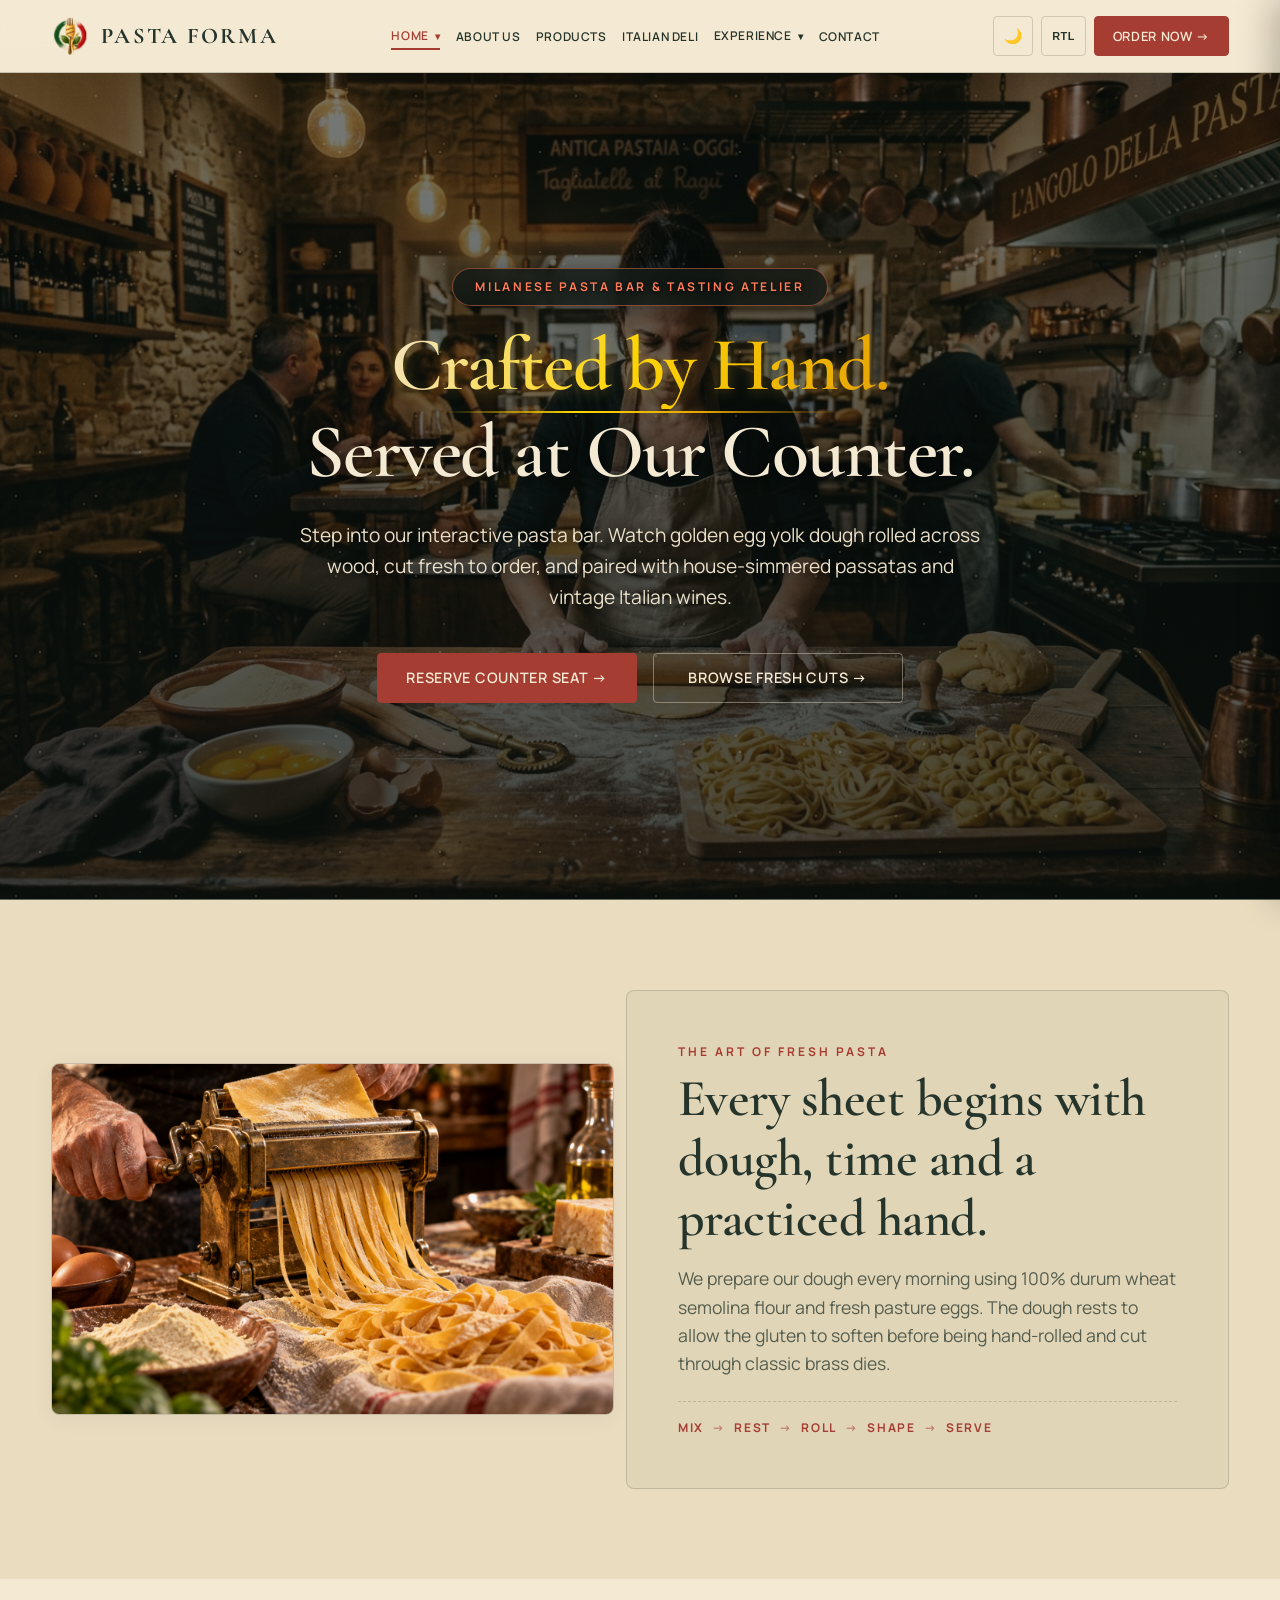
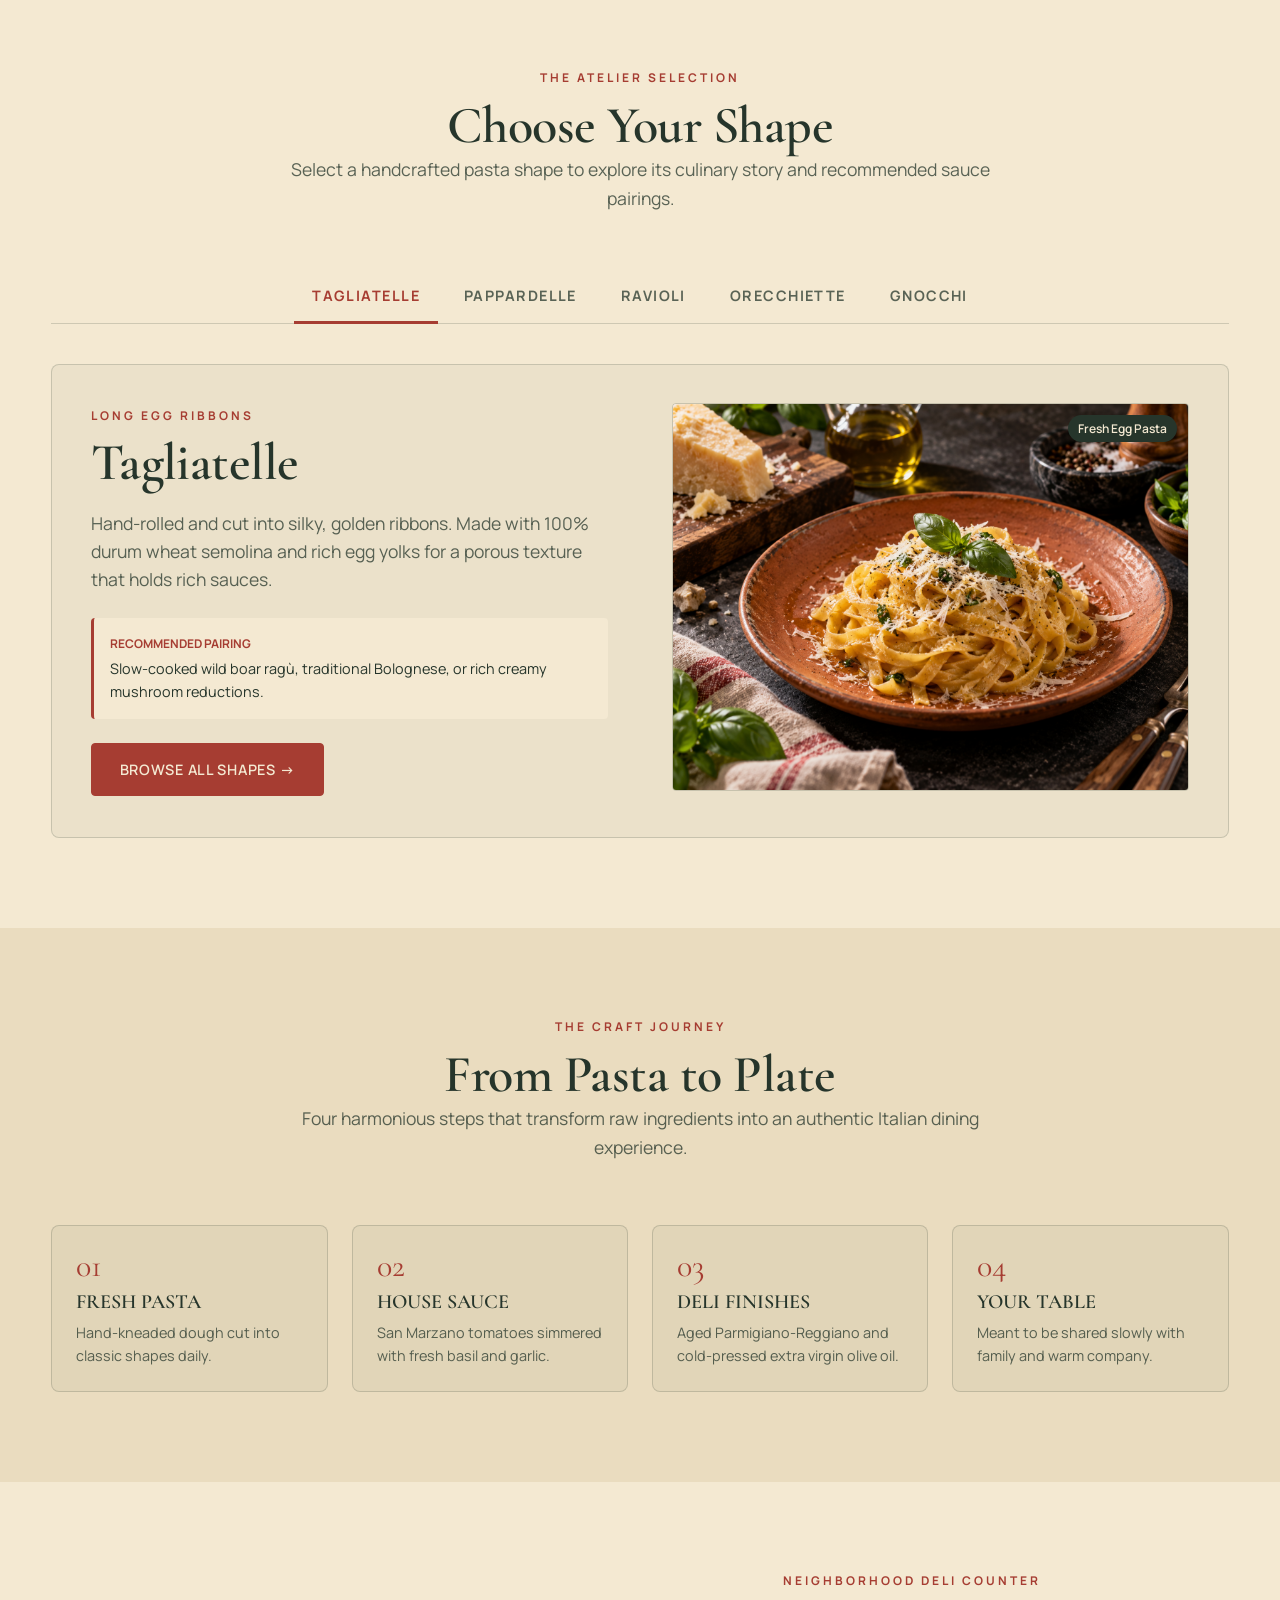
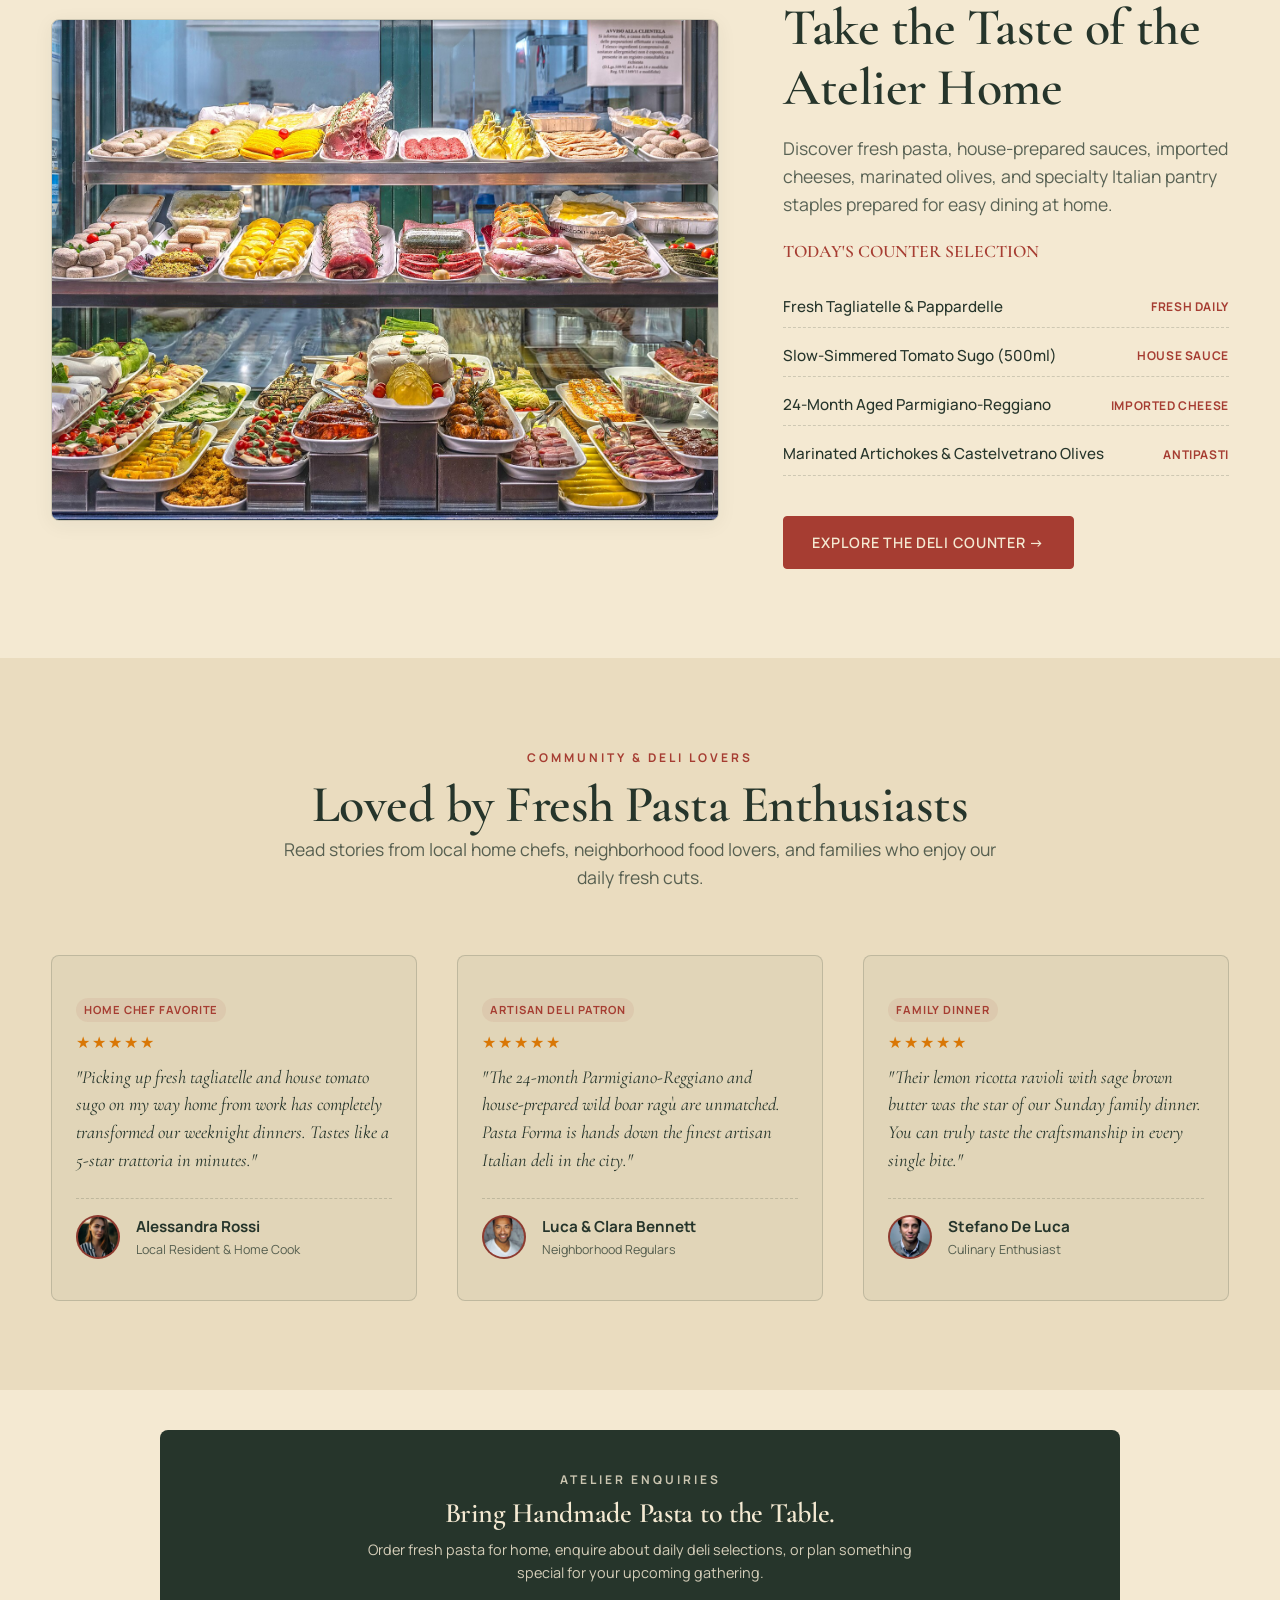
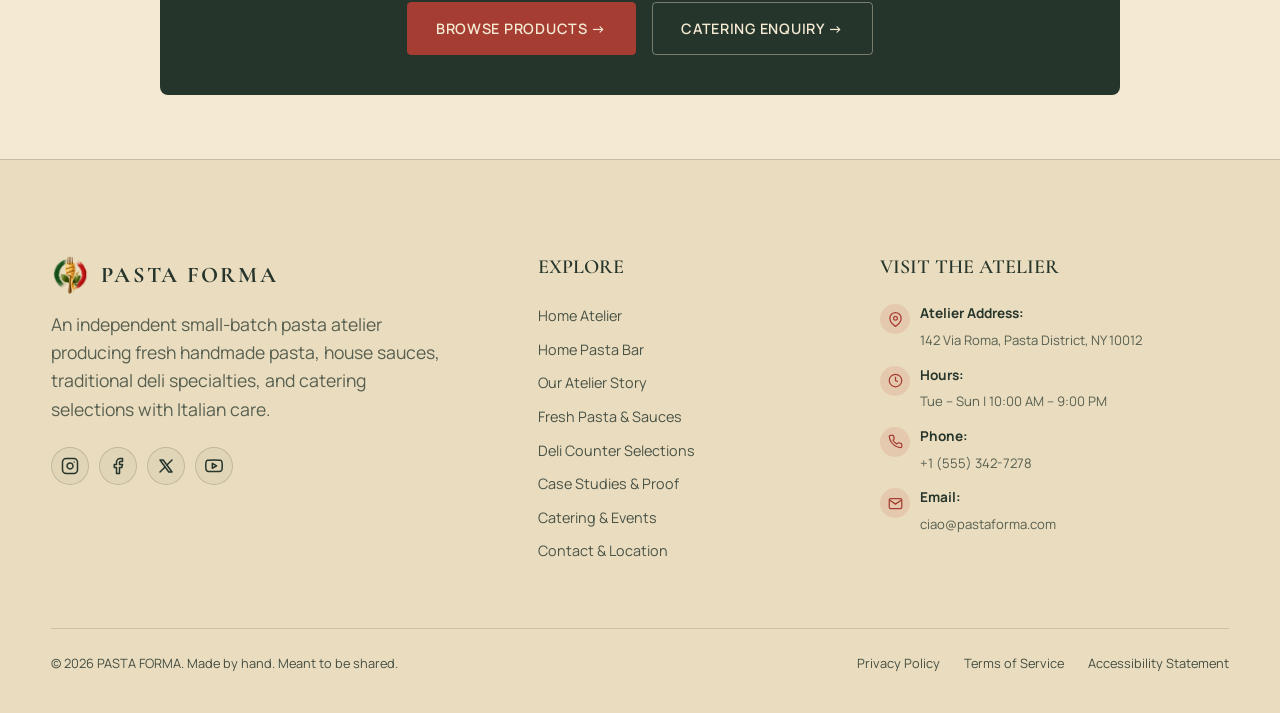
==== commit 9312eacb: "4th comit" ====
--- a/index.html
+++ b/index.html
@@ -240,7 +240,7 @@
     <section>
       <div class="container deli-feature-grid">
         <div class="hero-image-wrapper reveal-on-scroll" style="aspect-ratio: 4 / 3;">
-          <img src="assets/images/4.png" alt="Authentic Italian deli counter display with cheeses and fresh pasta" loading="lazy">
+          <img src="assets/images/a11.png" alt="Authentic Italian deli counter display with cheeses and fresh pasta" loading="lazy">
         </div>
         <div class="reveal-on-scroll">
           <span class="eyebrow">NEIGHBORHOOD DELI COUNTER</span>
@@ -453,9 +453,6 @@
               </div>
             </li>
           </ul>
-          <div>
-            <a href="contact.html" class="btn btn-primary" style="padding: 8px 16px; font-size: 0.75rem; display: inline-block;">Get Directions →</a>
-          </div>
         </div>
       </div>
 
--- a/assets/css/style.css
+++ b/assets/css/style.css
@@ -776,7 +776,7 @@
   justify-content: center;
   text-align: center;
   position: relative;
-  background: linear-gradient(rgba(12, 18, 15, 0.60), rgba(12, 18, 15, 0.78)), url('../images/1.png') center/cover no-repeat;
+  background: linear-gradient(rgba(12, 18, 15, 0.55), rgba(12, 18, 15, 0.75)), url('../images/hero-artisan-pasta.jpg') center/cover no-repeat;
   color: var(--pasta-cream);
   padding-block: clamp(1rem, 3vh, 2.5rem);
   padding-inline: var(--space-md);
@@ -1844,6 +1844,16 @@
     margin-top: -30px;
   }
 
+  .story-media {
+    order: 1;
+    width: 100%;
+  }
+
+  .story-content {
+    order: 2;
+    width: 100%;
+  }
+
   html[dir="rtl"] .story-card-overlay {
     margin-inline-end: 0;
   }
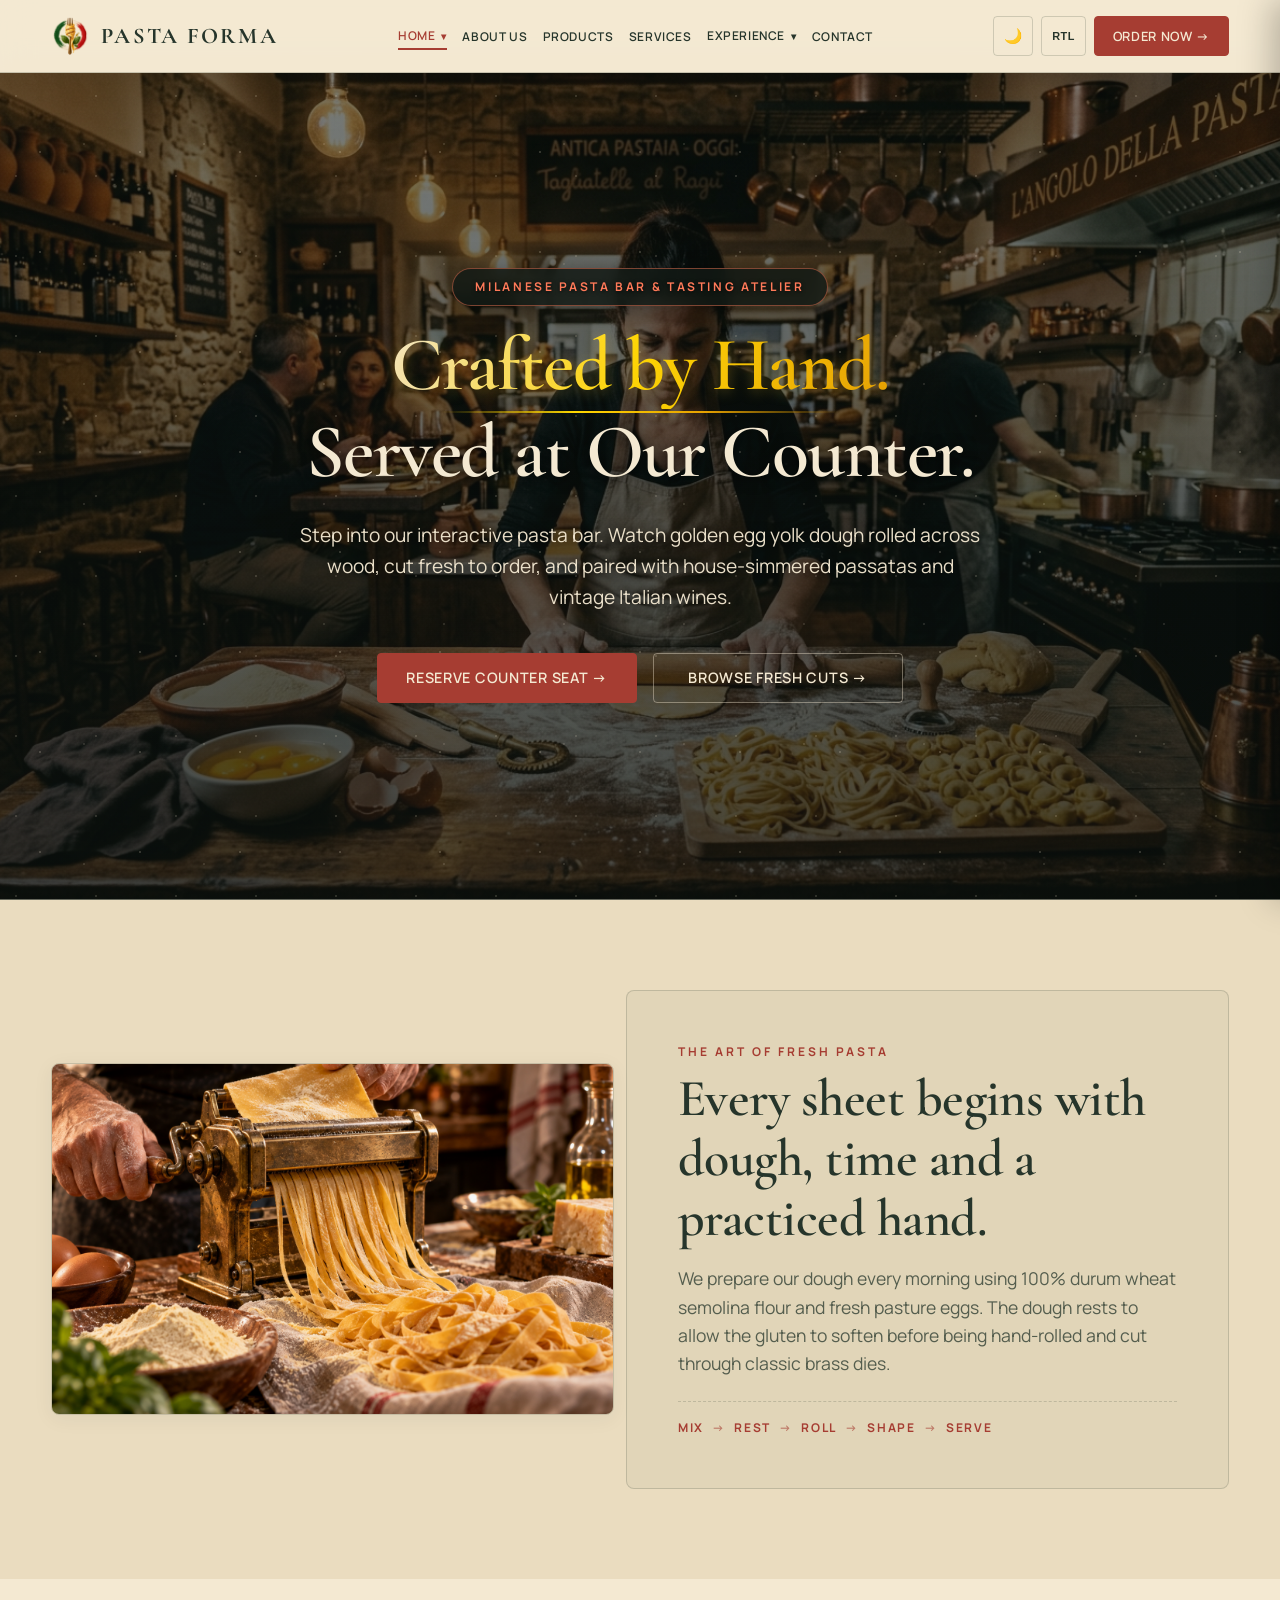
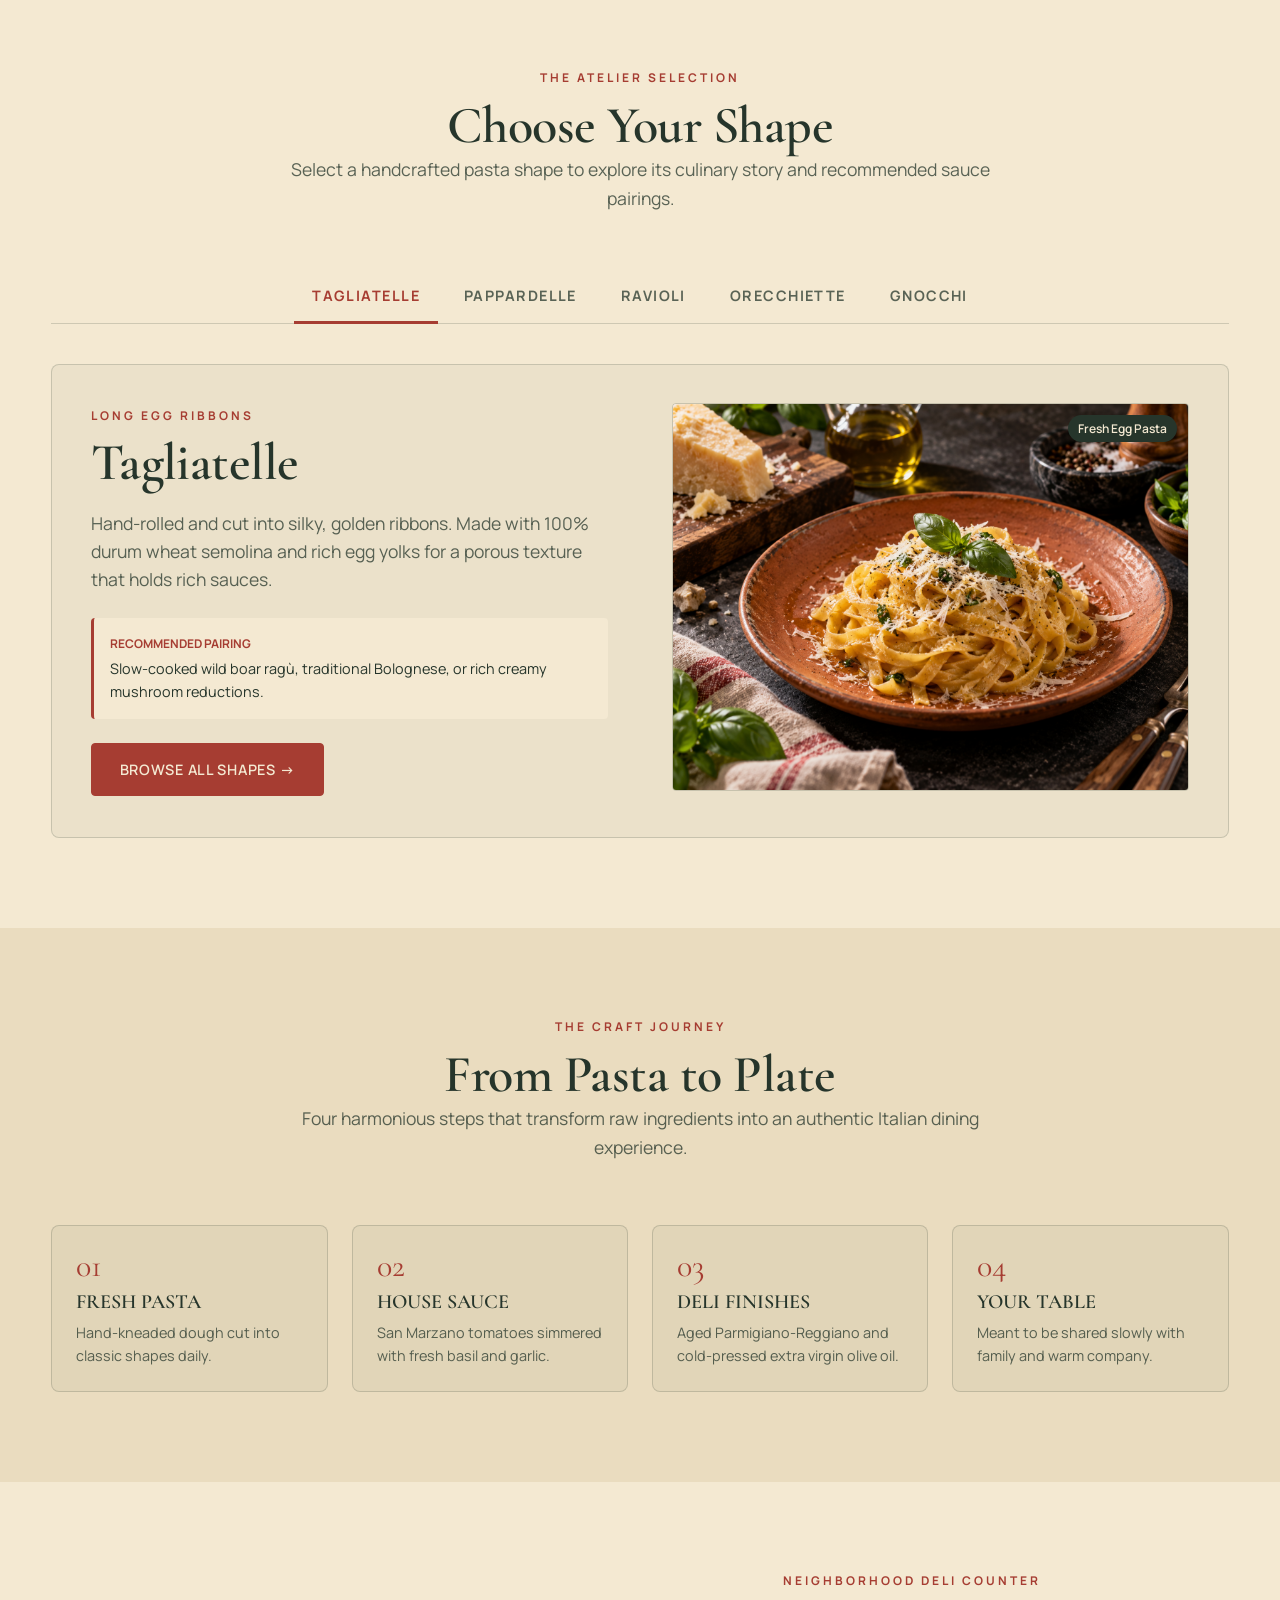
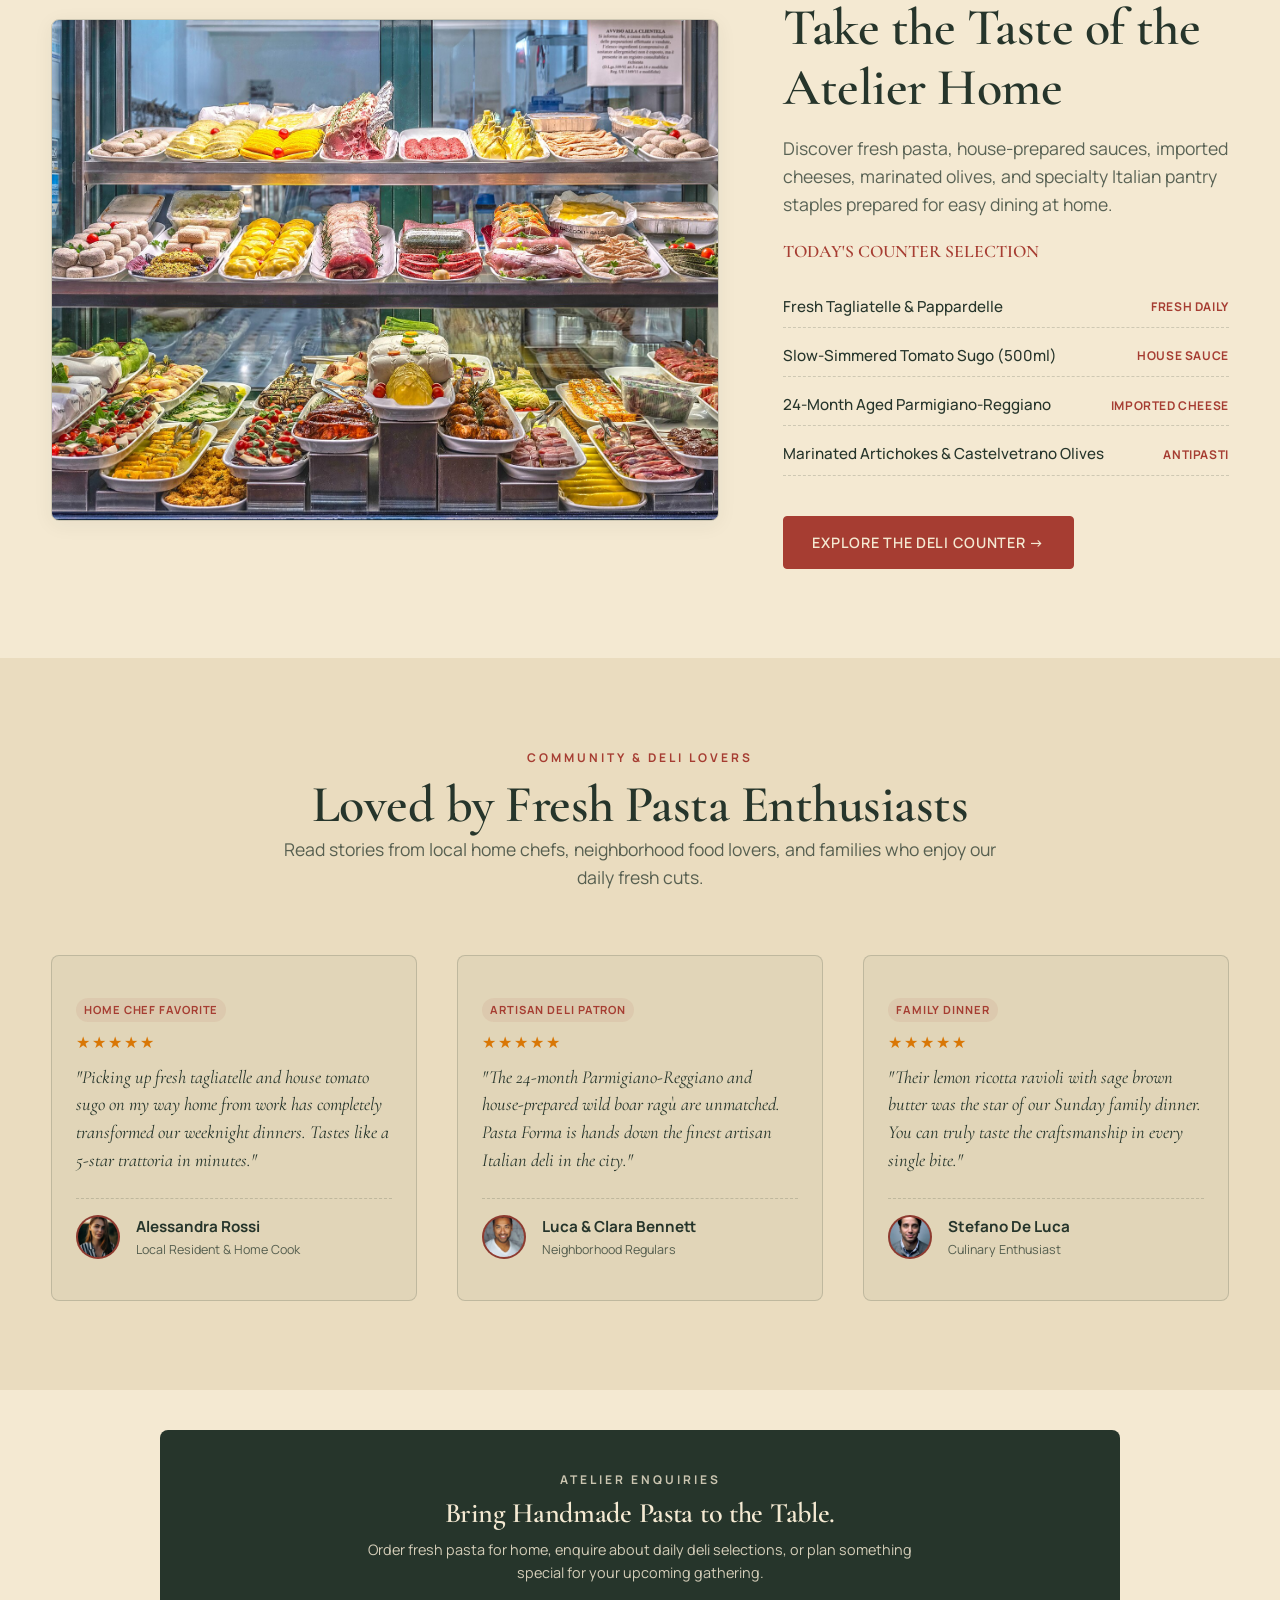
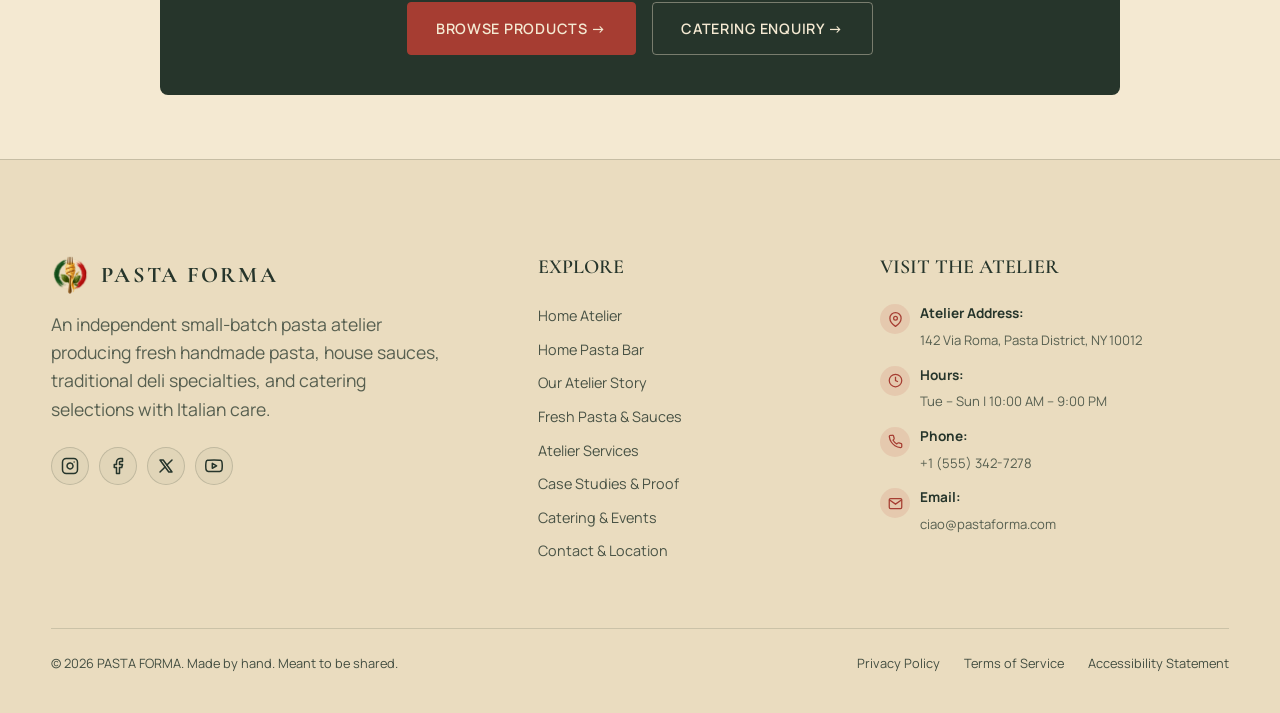
==== commit 1be92724: "5th comit" ====
--- a/index.html
+++ b/index.html
@@ -43,7 +43,7 @@
         </li>
         <li role="none"><a href="about.html" class="nav-link" role="menuitem">About Us</a></li>
         <li role="none"><a href="products.html" class="nav-link" role="menuitem">Products</a></li>
-        <li role="none"><a href="deli-counter.html" class="nav-link" role="menuitem">Italian Deli</a></li>
+        <li role="none"><a href="deli-counter.html" class="nav-link" role="menuitem">Services</a></li>
         <li role="none" class="nav-dropdown">
           <a href="case-studies.html" class="nav-link dropdown-toggle" role="menuitem" aria-haspopup="true" aria-expanded="false">
             Experience <span class="nav-caret">▾</span>
@@ -92,7 +92,7 @@
       </li>
       <li><a href="about.html" class="mobile-nav-link">About Us</a></li>
       <li><a href="products.html" class="mobile-nav-link">Products</a></li>
-      <li><a href="deli-counter.html" class="mobile-nav-link">Italian Deli</a></li>
+      <li><a href="deli-counter.html" class="mobile-nav-link">Services</a></li>
       <li class="mobile-nav-dropdown">
         <button class="mobile-nav-toggle" aria-expanded="false">
           <span>Experience</span>
@@ -403,7 +403,7 @@
             <li><a href="home2.html">Home Pasta Bar</a></li>
             <li><a href="about.html">Our Atelier Story</a></li>
             <li><a href="products.html">Fresh Pasta & Sauces</a></li>
-            <li><a href="deli-counter.html">Deli Counter Selections</a></li>
+            <li><a href="deli-counter.html">Atelier Services</a></li>
             <li><a href="case-studies.html">Case Studies & Proof</a></li>
             <li><a href="catering.html">Catering & Events</a></li>
             <li><a href="contact.html">Contact & Location</a></li>
--- a/assets/css/style.css
+++ b/assets/css/style.css
@@ -1386,6 +1386,9 @@
   opacity: 0;
   pointer-events: none;
   transition: opacity var(--transition-normal);
+  overflow-y: auto;
+  -webkit-overflow-scrolling: touch;
+  overscroll-behavior: contain;
 }
 
 .modal-backdrop.is-open {
@@ -1394,28 +1397,147 @@
 }
 
 .modal-card {
+  margin: auto;
   background: var(--bg-primary);
   border: 1px solid var(--border-color);
   border-radius: var(--radius-md);
   max-width: 540px;
   width: 100%;
-  max-height: 90vh;
-  overflow: hidden;
-  scrollbar-width: none;
-  -ms-overflow-style: none;
+  max-height: calc(100vh - 48px);
+  max-height: calc(100dvh - 48px);
+  overflow-y: auto;
+  overflow-x: hidden;
+  -webkit-overflow-scrolling: touch;
+  overscroll-behavior: contain;
+  touch-action: pan-y;
   padding: 24px 28px;
   box-shadow: var(--shadow-modal);
   transform: scale(0.95) translateY(10px);
   transition: transform var(--transition-normal);
   position: relative;
+  scrollbar-width: thin;
+  scrollbar-color: rgba(166, 61, 50, 0.45) transparent;
 }
 
 .modal-card::-webkit-scrollbar {
-  display: none;
+  width: 6px;
+  display: block;
+}
+
+.modal-card::-webkit-scrollbar-track {
+  background: transparent;
+}
+
+.modal-card::-webkit-scrollbar-thumb {
+  background: rgba(166, 61, 50, 0.35);
+  border-radius: 4px;
+}
+
+.modal-card::-webkit-scrollbar-thumb:hover {
+  background: var(--tomato-red);
 }
 
 .modal-body-content {
-  overflow: hidden;
+  overflow: visible;
+}
+
+.modal-title {
+  margin-bottom: var(--space-md);
+  font-size: 1.8rem;
+  padding-right: 36px;
+  line-height: 1.25;
+}
+
+html[dir="rtl"] .modal-title {
+  padding-right: 0;
+  padding-left: 36px;
+}
+
+.modal-grid-2col {
+  display: grid;
+  grid-template-columns: 1fr 1fr;
+  gap: var(--space-sm);
+}
+
+.modal-badge-banner {
+  background: rgba(46, 117, 89, 0.1);
+  border: 1px solid rgba(46, 117, 89, 0.3);
+  padding: 10px 14px;
+  border-radius: var(--radius-sm);
+  margin-bottom: var(--space-md);
+  font-size: 0.82rem;
+  display: flex;
+  align-items: center;
+  justify-content: space-between;
+  gap: 8px;
+  flex-wrap: wrap;
+}
+
+.modal-status-badge {
+  background: var(--bg-card);
+  border: 1px solid var(--border-color);
+  padding: 12px;
+  border-radius: var(--radius-sm);
+  margin-bottom: 16px;
+  display: flex;
+  justify-content: space-between;
+  align-items: center;
+  font-size: 0.9rem;
+  gap: 8px;
+  flex-wrap: wrap;
+}
+
+.modal-form .form-group {
+  margin-bottom: var(--space-sm);
+}
+
+/* Mobile & Small Viewport Responsive Modal Adaptations */
+@media (max-width: 640px) {
+  .modal-backdrop {
+    padding: 16px 12px;
+    align-items: flex-start;
+  }
+
+  .modal-card {
+    padding: 20px 16px 24px 16px;
+    max-height: calc(100vh - 32px);
+    max-height: calc(100dvh - 32px);
+    border-radius: var(--radius-sm);
+  }
+
+  .modal-title {
+    font-size: 1.45rem !important;
+    margin-bottom: var(--space-sm) !important;
+    padding-right: 32px;
+  }
+
+  .modal-grid-2col {
+    grid-template-columns: 1fr;
+    gap: var(--space-xs);
+  }
+
+  .modal-badge-banner {
+    padding: 8px 10px;
+    font-size: 0.78rem;
+    margin-bottom: var(--space-sm);
+    flex-direction: column;
+    align-items: flex-start;
+    gap: 4px;
+  }
+
+  .modal-status-badge {
+    padding: 10px 12px;
+    font-size: 0.82rem;
+  }
+
+  .modal-card .btn-primary {
+    padding: 12px 14px;
+    font-size: 0.82rem;
+    letter-spacing: 0.03em;
+    white-space: normal;
+    text-align: center;
+    line-height: 1.3;
+  }
 }
 
 /* ==========================================================================
@@ -1478,6 +1600,28 @@
   letter-spacing: 0.04em;
 }
 
+.package-title {
+  min-height: 2.7em;
+  margin-bottom: 6px;
+  display: block;
+}
+
+.package-desc {
+  font-size: 0.9rem;
+  color: var(--text-muted);
+  min-height: 4.5em;
+  line-height: 1.5;
+  margin-bottom: 12px;
+  display: block;
+}
+
+@media (max-width: 767px) {
+  .package-title,
+  .package-desc {
+    min-height: auto;
+  }
+}
+
 .package-menu-list {
   list-style: none;
   padding: 0;
@@ -1584,6 +1728,13 @@
   color: var(--text-primary);
   cursor: pointer;
   line-height: 1;
+  z-index: 10;
+  transition: transform var(--transition-fast), color var(--transition-fast);
+}
+
+.modal-close-btn:hover {
+  color: var(--tomato-red);
+  transform: scale(1.1);
 }
 
 html[dir="rtl"] .modal-close-btn {
@@ -2402,61 +2553,120 @@
   z-index: 300;
 }
 
-.deli-card-content {
+.deli-card-interactive {
+  position: relative;
+  cursor: pointer;
+  background: var(--bg-primary);
+  border: 1px solid var(--border-color);
+  border-radius: var(--radius-md);
+  padding: var(--space-md);
   display: flex;
   flex-direction: column;
   height: 100%;
+  transition: transform var(--transition-normal), box-shadow var(--transition-normal), border-color var(--transition-normal);
+}
+
+.deli-card-interactive:hover {
+  transform: translateY(-5px);
+  box-shadow: 0 14px 32px rgba(38, 53, 43, 0.12);
+  border-color: var(--tomato-red);
+}
+
+.deli-card-interactive:hover img {
+  transform: scale(1.05);
+}
+
+.deli-card-content {
+  display: flex;
+  flex-direction: column;
+  flex-grow: 1;
+  height: 100%;
+}
+
+.deli-card-img-wrap {
+  aspect-ratio: 16 / 10;
+  overflow: hidden;
+  border-radius: var(--radius-sm);
+  margin-bottom: 12px;
+  background: var(--bg-card);
+}
+
+.deli-card-img-wrap img {
+  width: 100%;
+  height: 100%;
+  object-fit: cover;
+  transition: transform var(--transition-fast);
+  display: block;
+}
+
+.deli-card-eyebrow {
+  margin-bottom: 4px;
+}
+
+.deli-card-title {
+  font-family: var(--font-serif);
+  font-size: 1.25rem;
+  font-weight: 700;
+  line-height: 1.2;
+  min-height: 2.4em;
+  display: flex;
+  align-items: flex-start;
+  margin-bottom: 6px;
+  color: var(--text-primary);
+}
+
+.deli-card-desc {
+  font-size: 0.9rem;
+  color: var(--text-muted);
+  line-height: 1.45;
+  min-height: 2.9em;
+  margin-bottom: 8px;
 }
 
 .deli-use-tag {
   font-size: 0.8rem;
   color: var(--tomato-red);
   font-weight: 700;
+  line-height: 1.35;
+  min-height: 2.7em;
+  margin-bottom: 14px;
   display: block;
 }
 
-.deli-details-hint {
-  display: inline-flex;
-  align-items: center;
-  gap: 4px;
+.deli-card-footer {
   margin-top: auto;
-  padding-top: var(--space-xs);
-  font-size: 0.75rem;
-  color: var(--text-muted);
-  font-weight: 600;
+  padding-top: 12px;
+  border-top: 1px solid var(--border-color);
+  width: 100%;
+}
+
+.deli-card-btn {
+  width: 100%;
+  padding: 10px 16px;
+  font-size: 0.8rem;
+  font-weight: 700;
+  letter-spacing: 0.04em;
   text-transform: uppercase;
-  letter-spacing: 0.05em;
-  transition: color var(--transition-fast);
-}
-
-.deli-card-interactive {
-  position: relative;
-  cursor: pointer;
-  transition: transform var(--transition-normal), box-shadow var(--transition-normal);
-}
-
-.deli-card-interactive:hover {
-  transform: translateY(-4px);
-  box-shadow: var(--shadow-md);
-}
-
-.deli-card-interactive:hover img {
-  transform: scale(1.05);
-}
-
-.deli-details-hint {
-  margin-top: auto;
-  padding-top: var(--space-xs);
-  font-size: 0.75rem;
-  color: var(--text-muted);
-  font-weight: 600;
-  text-transform: uppercase;
-  letter-spacing: 0.05em;
-  transition: color var(--transition-fast);
-}
-
-.deli-card-interactive:hover .deli-details-hint {
-  color: var(--tomato-red);
+  display: flex;
+  align-items: center;
+  justify-content: center;
+  gap: 6px;
+  border-radius: var(--radius-sm);
+  transition: all var(--transition-fast);
+}
+
+[data-theme="dark"] .deli-card-interactive {
+  background: #16241B !important;
+  border-color: rgba(244, 233, 210, 0.18) !important;
+}
+
+[data-theme="dark"] .deli-card-interactive:hover {
+  border-color: var(--tomato-red) !important;
+  box-shadow: 0 14px 32px rgba(0, 0, 0, 0.45) !important;
+}
+
+[data-theme="dark"] .deli-card-footer {
+  border-top-color: rgba(244, 233, 210, 0.15);
 }
 
 /* DELI CARD MODAL INTEGRATION */
@@ -3088,13 +3298,26 @@
   flex-grow: 1;
 }
 
+.case-study-title {
+  min-height: 3.75em;
+  margin-bottom: 12px;
+  display: block;
+}
+
+@media (max-width: 767px) {
+  .case-study-title {
+    min-height: auto;
+  }
+}
+
 .case-study-quote {
   font-family: var(--font-serif);
   font-style: italic;
   font-size: 1.1rem;
   color: var(--text-primary);
   margin-bottom: var(--space-sm);
-  line-height: 1.4;
+  line-height: 1.45;
+  flex-grow: 1;
 }
 
 .case-study-author {
@@ -3116,8 +3339,507 @@
   color: var(--text-muted);
 }
 
-
-
-
-
-
+/* ==========================================================================
+   CASE STUDIES SPOTLIGHT SECTION STYLES
+   ========================================================================== */
+.case-spotlight-section {
+  background: var(--bg-secondary);
+  padding-block: var(--space-3xl);
+  border-top: 1px solid var(--border-color);
+  border-bottom: 1px solid var(--border-color);
+  position: relative;
+  overflow: hidden;
+}
+
+.spotlight-card {
+  display: grid;
+  grid-template-columns: 1fr 1.15fr;
+  gap: var(--space-xl);
+  background: var(--bg-primary);
+  border: 1px solid var(--border-color);
+  border-radius: var(--radius-lg);
+  overflow: hidden;
+  box-shadow: 0 16px 40px rgba(0, 0, 0, 0.06);
+  align-items: stretch;
+}
+
+[data-theme="dark"] .spotlight-card {
+  background: #16241B;
+  border-color: rgba(244, 233, 210, 0.18);
+  box-shadow: 0 20px 48px rgba(0, 0, 0, 0.35);
+}
+
+.spotlight-media-wrap {
+  position: relative;
+  min-height: 420px;
+  overflow: hidden;
+  background: var(--olive-charcoal);
+}
+
+.spotlight-media-wrap img {
+  width: 100%;
+  height: 100%;
+  object-fit: cover;
+  display: block;
+  transition: transform 0.8s var(--ease-editorial);
+}
+
+.spotlight-card:hover .spotlight-media-wrap img {
+  transform: scale(1.04);
+}
+
+.spotlight-overlay-gradient {
+  position: absolute;
+  inset: 0;
+  background: linear-gradient(180deg, rgba(15, 22, 18, 0.15) 0%, rgba(15, 22, 18, 0.65) 100%);
+  pointer-events: none;
+}
+
+.spotlight-floating-badge {
+  position: absolute;
+  top: 20px;
+  left: 20px;
+  background: rgba(25, 39, 30, 0.88);
+  backdrop-filter: blur(10px);
+  -webkit-backdrop-filter: blur(10px);
+  border: 1px solid rgba(244, 233, 210, 0.25);
+  color: var(--pasta-cream);
+  padding: 6px 14px;
+  border-radius: 30px;
+  font-size: 0.75rem;
+  font-weight: 700;
+  letter-spacing: 0.08em;
+  text-transform: uppercase;
+  display: inline-flex;
+  align-items: center;
+  gap: 8px;
+  z-index: 2;
+}
+
+.badge-dot {
+  width: 8px;
+  height: 8px;
+  border-radius: 50%;
+  background-color: var(--tomato-red);
+}
+
+.spotlight-floating-stat-card {
+  position: absolute;
+  bottom: 20px;
+  right: 20px;
+  background: rgba(244, 233, 210, 0.94);
+  backdrop-filter: blur(12px);
+  -webkit-backdrop-filter: blur(12px);
+  border: 1px solid rgba(38, 53, 43, 0.2);
+  padding: 14px 18px;
+  border-radius: var(--radius-md);
+  box-shadow: 0 12px 30px rgba(0, 0, 0, 0.2);
+  z-index: 2;
+  color: var(--olive-charcoal);
+  max-width: 240px;
+}
+
+[data-theme="dark"] .spotlight-floating-stat-card {
+  background: rgba(22, 36, 27, 0.92);
+  border-color: rgba(244, 233, 210, 0.25);
+  color: var(--pasta-cream);
+}
+
+.stat-rating {
+  color: var(--tomato-red);
+  font-size: 0.95rem;
+  letter-spacing: 2px;
+  margin-bottom: 2px;
+}
+
+.stat-highlight {
+  font-size: 0.85rem;
+  font-weight: 700;
+  line-height: 1.2;
+}
+
+.stat-sub {
+  font-family: var(--font-serif);
+  font-style: italic;
+  font-size: 0.8rem;
+  opacity: 0.85;
+  margin-top: 2px;
+}
+
+.spotlight-content-wrap {
+  padding: var(--space-xl) var(--space-xl) var(--space-xl) var(--space-md);
+  display: flex;
+  flex-direction: column;
+  justify-content: center;
+}
+
+.spotlight-meta-tags {
+  display: flex;
+  flex-wrap: wrap;
+  gap: 8px;
+  margin-bottom: 12px;
+}
+
+.spotlight-tag {
+  background: rgba(166, 61, 50, 0.08);
+  color: var(--tomato-red);
+  border: 1px solid rgba(166, 61, 50, 0.2);
+  font-size: 0.72rem;
+  font-weight: 700;
+  text-transform: uppercase;
+  letter-spacing: 0.06em;
+  padding: 4px 10px;
+  border-radius: 20px;
+}
+
+[data-theme="dark"] .spotlight-tag {
+  background: rgba(232, 106, 88, 0.15);
+  border-color: rgba(232, 106, 88, 0.3);
+}
+
+.spotlight-title {
+  margin-bottom: 12px;
+  line-height: 1.2;
+}
+
+.spotlight-lead {
+  font-size: 1rem;
+  line-height: 1.6;
+  color: var(--text-muted);
+  margin-bottom: var(--space-md);
+}
+
+.spotlight-pillars-grid {
+  display: grid;
+  grid-template-columns: 1fr;
+  gap: 12px;
+  margin-bottom: var(--space-lg);
+}
+
+.spotlight-pillar-card {
+  display: flex;
+  align-items: flex-start;
+  gap: 12px;
+  padding: 10px 14px;
+  background: var(--bg-card);
+  border: 1px solid var(--border-color);
+  border-radius: var(--radius-sm);
+}
+
+.pillar-icon {
+  font-size: 1.3rem;
+  line-height: 1;
+  flex-shrink: 0;
+  margin-top: 2px;
+}
+
+.spotlight-pillar-card h4 {
+  font-size: 0.92rem;
+  margin-bottom: 2px;
+  color: var(--text-primary);
+}
+
+.spotlight-pillar-card p {
+  font-size: 0.82rem;
+  line-height: 1.4;
+  color: var(--text-muted);
+  margin: 0;
+}
+
+.spotlight-results-strip {
+  display: grid;
+  grid-template-columns: repeat(4, 1fr);
+  gap: 12px;
+  padding: 14px 16px;
+  background: var(--bg-secondary);
+  border: 1px solid var(--border-color);
+  border-radius: var(--radius-md);
+  margin-bottom: var(--space-lg);
+  text-align: center;
+}
+
+.result-item {
+  display: flex;
+  flex-direction: column;
+}
+
+.result-number {
+  font-family: var(--font-serif);
+  font-size: 1.35rem;
+  font-weight: 700;
+  color: var(--tomato-red);
+  line-height: 1.1;
+}
+
+.result-label {
+  font-size: 0.72rem;
+  color: var(--text-muted);
+  line-height: 1.2;
+  margin-top: 2px;
+  font-weight: 500;
+}
+
+.spotlight-quote-card {
+  padding: 14px 16px 14px 20px;
+  border-left: 3px solid var(--tomato-red);
+  background: var(--bg-card);
+  border-radius: var(--radius-sm);
+}
+
+.quote-text {
+  font-family: var(--font-serif);
+  font-style: italic;
+  font-size: 1.02rem;
+  color: var(--text-primary);
+  line-height: 1.45;
+  margin-bottom: 10px;
+}
+
+.quote-author-row {
+  display: flex;
+  justify-content: space-between;
+  align-items: center;
+  flex-wrap: wrap;
+  gap: 10px;
+}
+
+.author-name {
+  font-weight: 700;
+  font-size: 0.86rem;
+  color: var(--text-primary);
+}
+
+.author-title {
+  font-size: 0.76rem;
+  color: var(--text-muted);
+}
+
+@media (max-width: 960px) {
+  .spotlight-card {
+    grid-template-columns: 1fr;
+  }
+  .spotlight-content-wrap {
+    padding: var(--space-lg);
+  }
+  .spotlight-media-wrap {
+    min-height: 320px;
+  }
+  .spotlight-results-strip {
+    grid-template-columns: repeat(2, 1fr);
+    gap: 14px;
+  }
+}
+
+/* ==========================================================================
+   DELI COUNTER SERVICES & STANDARDS (3-STEP SERVICE PROCESS)
+   ========================================================================== */
+.atelier-services-section {
+  padding-block: clamp(52px, 6vw, 84px);
+  background: var(--bg-secondary);
+  border-top: 1px solid var(--border-color);
+  border-bottom: 1px solid var(--border-color);
+  position: relative;
+}
+
+.services-process-grid {
+  display: grid;
+  grid-template-columns: repeat(3, 1fr);
+  gap: var(--space-md);
+  margin-top: var(--space-lg);
+  align-items: stretch;
+}
+
+.service-process-card {
+  background: var(--bg-primary);
+  border: 1px solid var(--border-color);
+  border-radius: var(--radius-md);
+  overflow: hidden;
+  display: flex;
+  flex-direction: column;
+  height: 100%;
+  box-shadow: 0 8px 24px rgba(0, 0, 0, 0.04);
+  transition: transform var(--transition-normal), box-shadow var(--transition-normal), border-color var(--transition-normal);
+}
+
+.service-process-card:hover {
+  transform: translateY(-6px);
+  box-shadow: 0 18px 40px rgba(38, 53, 43, 0.12);
+  border-color: var(--tomato-red);
+}
+
+.service-process-img-wrap {
+  position: relative;
+  aspect-ratio: 4 / 3;
+  min-height: 240px;
+  overflow: hidden;
+  background: var(--olive-charcoal);
+}
+
+.service-process-img-wrap img {
+  width: 100%;
+  height: 100%;
+  object-fit: cover;
+  display: block;
+  transition: transform 0.8s var(--ease-editorial);
+}
+
+.service-process-card:hover .service-process-img-wrap img {
+  transform: scale(1.06);
+}
+
+.service-step-num {
+  position: absolute;
+  top: 14px;
+  left: 14px;
+  background: var(--tomato-red);
+  color: var(--pasta-cream);
+  font-family: var(--font-serif);
+  font-weight: 700;
+  font-size: 1rem;
+  width: 36px;
+  height: 36px;
+  border-radius: 50%;
+  display: flex;
+  align-items: center;
+  justify-content: center;
+  box-shadow: 0 4px 14px rgba(0, 0, 0, 0.35);
+  border: 2px solid rgba(244, 233, 210, 0.4);
+  z-index: 2;
+}
+
+.service-process-content {
+  padding: 22px 20px;
+  display: flex;
+  flex-direction: column;
+  flex-grow: 1;
+  height: 100%;
+}
+
+.service-card-eyebrow {
+  font-size: 0.72rem;
+  letter-spacing: 0.08em;
+  font-weight: 700;
+  color: var(--tomato-red);
+  margin-bottom: 4px;
+  display: inline-block;
+}
+
+.service-process-title {
+  font-family: var(--font-serif);
+  font-size: 1.3rem;
+  font-weight: 700;
+  line-height: 1.25;
+  min-height: 2.4em;
+  margin-bottom: 6px;
+  color: var(--text-primary);
+  display: flex;
+  align-items: flex-start;
+}
+
+.service-process-desc {
+  font-size: 0.88rem;
+  color: var(--text-muted);
+  line-height: 1.5;
+  min-height: 3.8em;
+  margin-bottom: 12px;
+}
+
+.service-process-list {
+  list-style: none;
+  margin: 0 0 16px 0;
+  padding: 0;
+  display: flex;
+  flex-direction: column;
+  gap: 8px;
+}
+
+.service-process-list li {
+  font-size: 0.82rem;
+  color: var(--text-primary);
+  display: flex;
+  align-items: flex-start;
+  gap: 8px;
+  line-height: 1.35;
+}
+
+.bullet-check {
+  color: var(--tomato-red);
+  font-weight: 800;
+  font-size: 0.88rem;
+  flex-shrink: 0;
+  line-height: 1.2;
+}
+
+.service-card-footer {
+  margin-top: auto;
+  padding-top: 14px;
+  border-top: 1px solid var(--border-color);
+  width: 100%;
+}
+
+.service-inquire-btn {
+  width: 100%;
+  padding: 10px 16px;
+  font-size: 0.8rem;
+  font-weight: 700;
+  text-transform: uppercase;
+  letter-spacing: 0.05em;
+  display: flex;
+  align-items: center;
+  justify-content: center;
+  gap: 6px;
+  border-radius: var(--radius-sm);
+  transition: all var(--transition-fast);
+}
+
+[data-theme="dark"] .service-process-card {
+  background: #16241B !important;
+  border-color: rgba(244, 233, 210, 0.18) !important;
+}
+
+[data-theme="dark"] .service-process-card:hover {
+  border-color: var(--tomato-red) !important;
+  box-shadow: 0 18px 42px rgba(0, 0, 0, 0.45) !important;
+}
+
+[data-theme="dark"] .service-card-footer {
+  border-top-color: rgba(244, 233, 210, 0.15);
+}
+
+@media (max-width: 1024px) and (min-width: 681px) {
+  .services-process-grid {
+    grid-template-columns: repeat(2, 1fr);
+  }
+
+  .services-process-grid .service-process-card:nth-child(3) {
+    grid-column: 1 / -1;
+    width: 100%;
+    max-width: calc(50% - (var(--space-md) / 2));
+    margin-inline: auto;
+  }
+}
+
+@media (max-width: 680px) {
+  .services-process-grid {
+    grid-template-columns: 1fr;
+  }
+  .services-process-grid .service-process-card:nth-child(3) {
+    grid-column: auto;
+    max-width: 100%;
+    margin-inline: 0;
+  }
+  .service-process-title {
+    min-height: auto;
+  }
+  .service-process-desc {
+    min-height: auto;
+  }
+}
+
+
+
+
+
+
+
+
